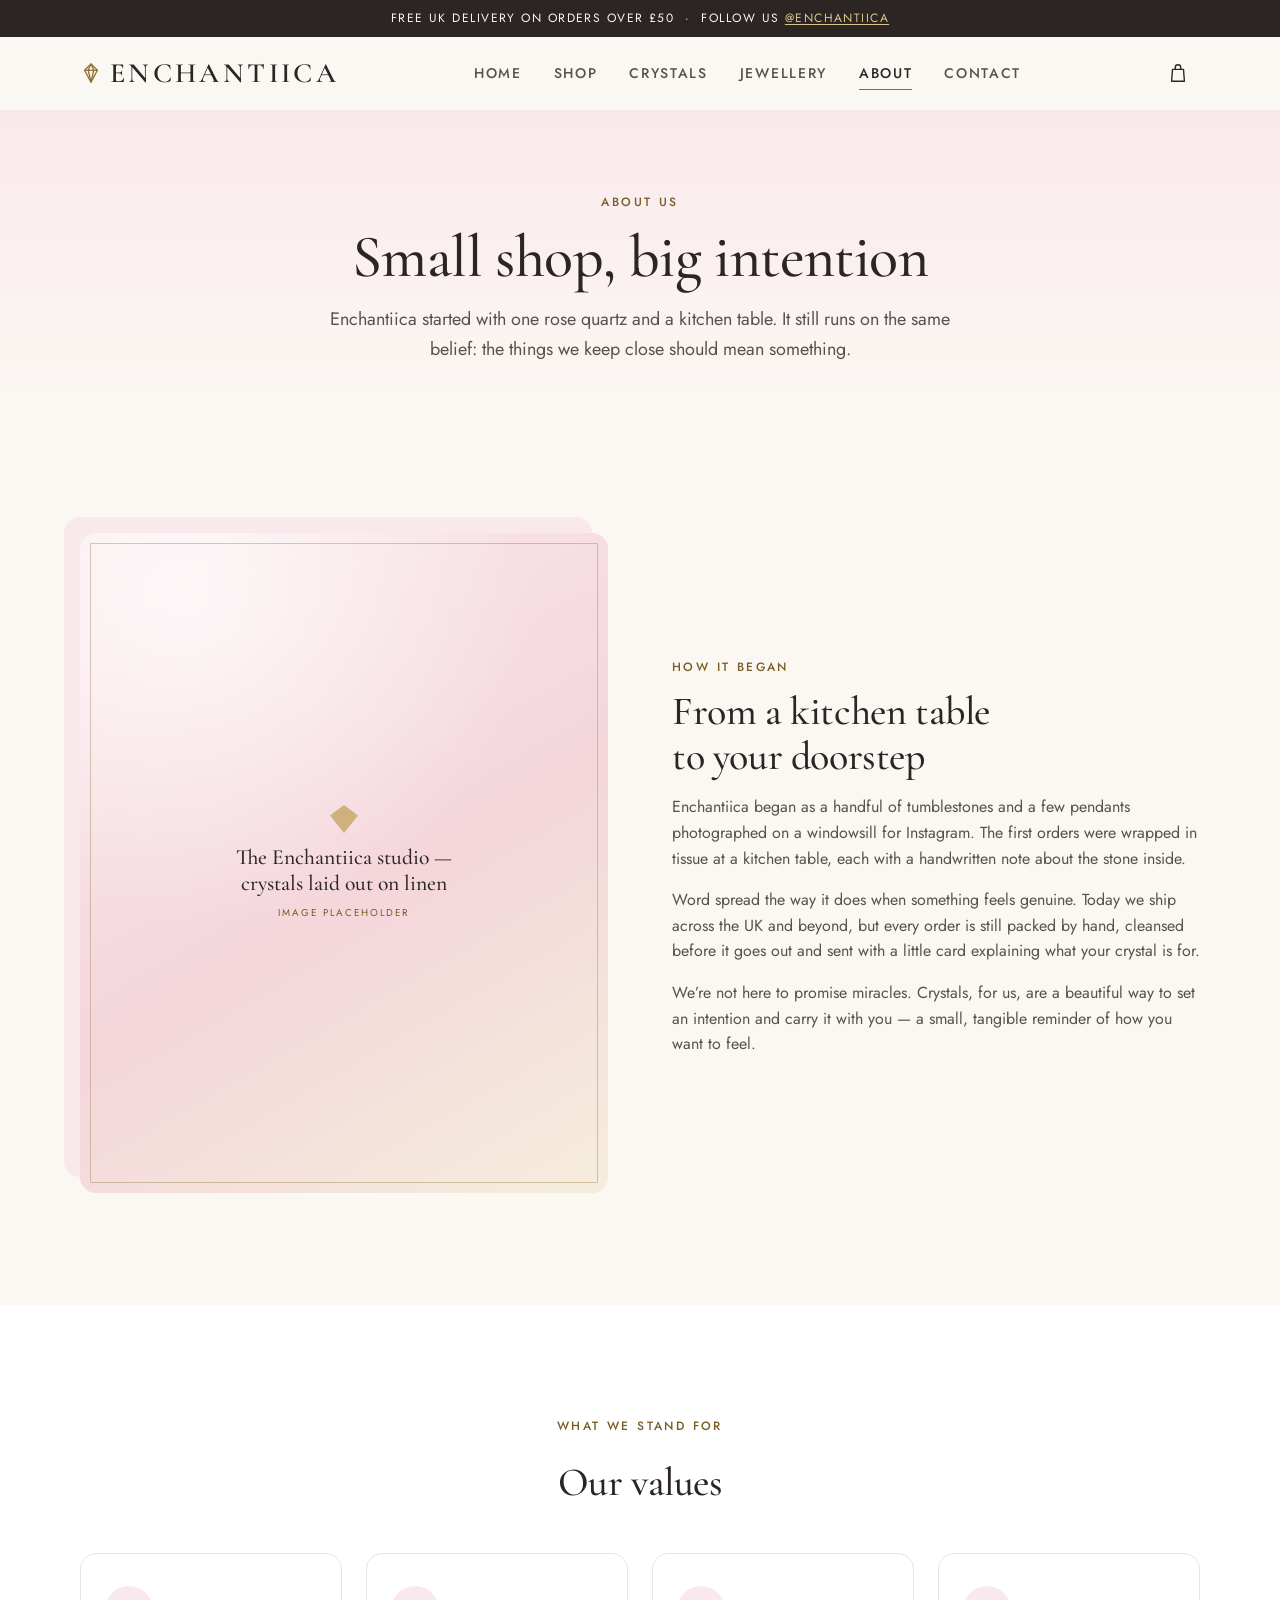
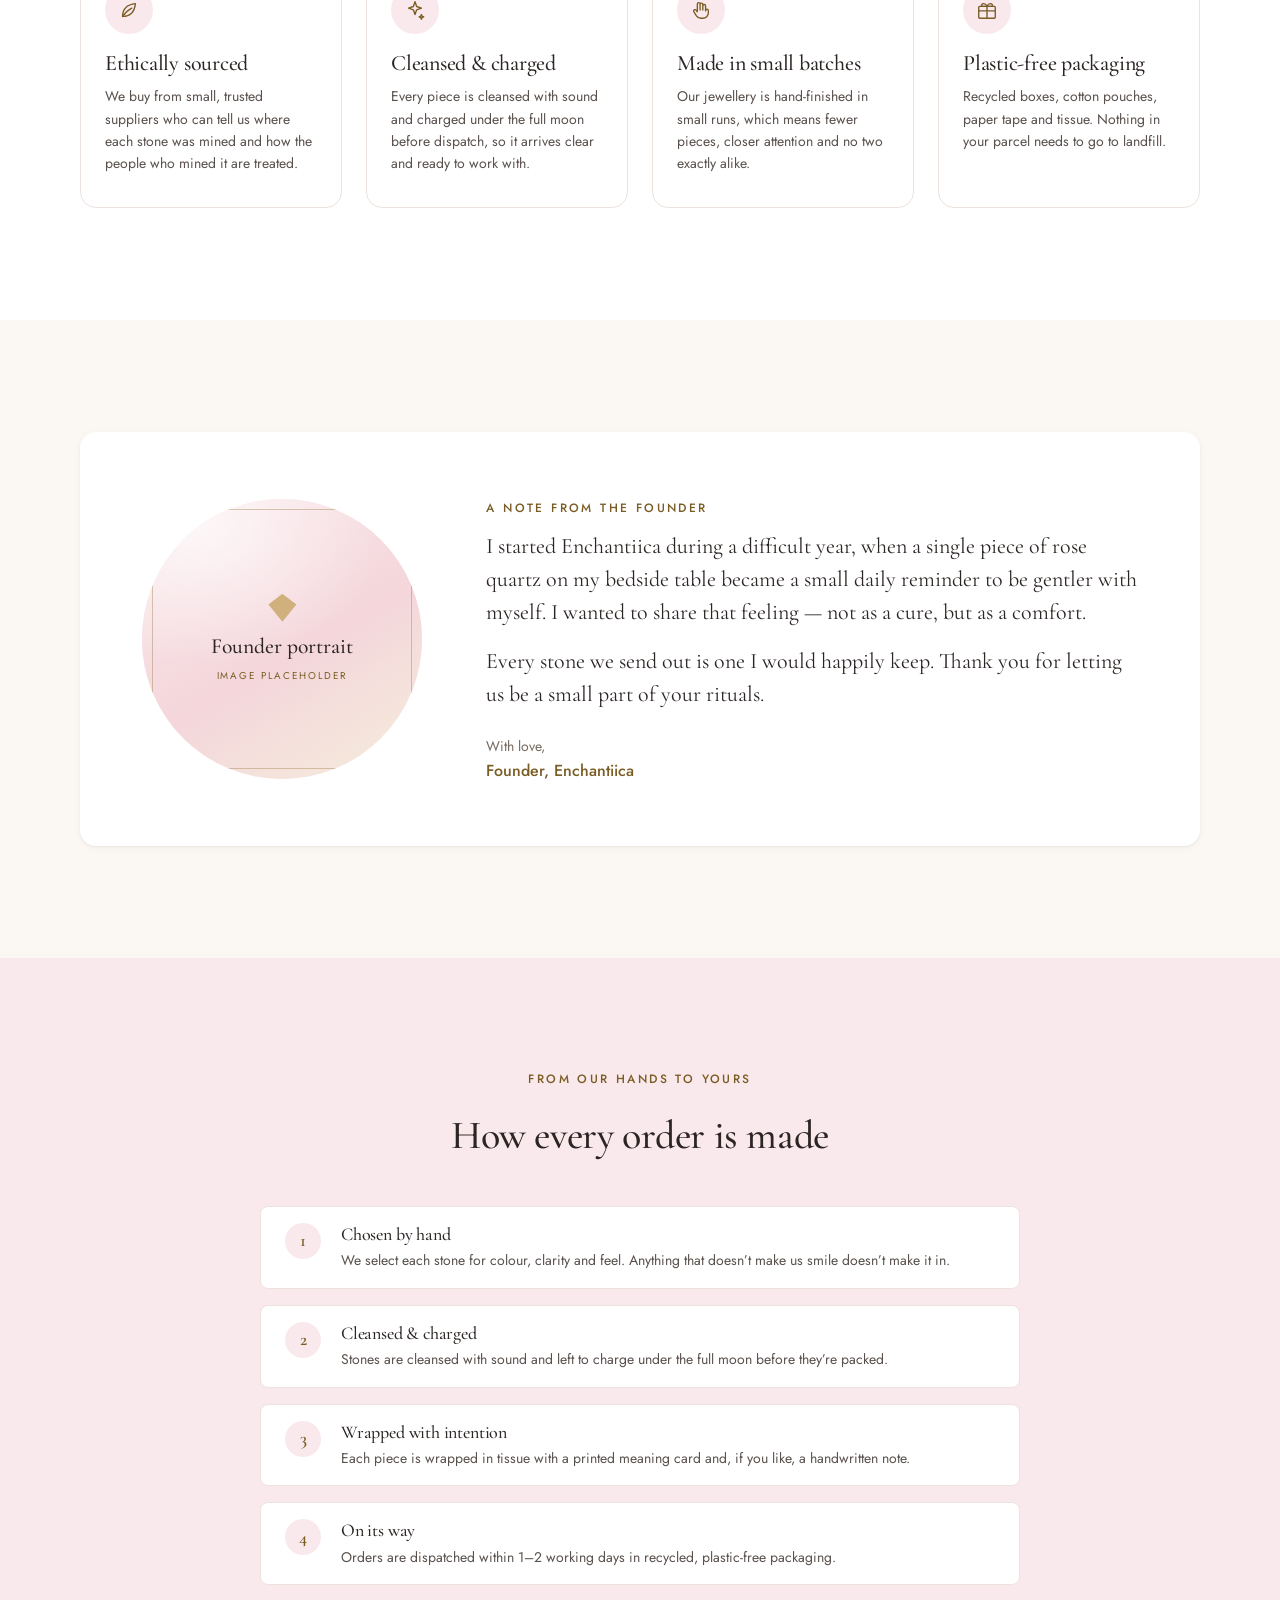
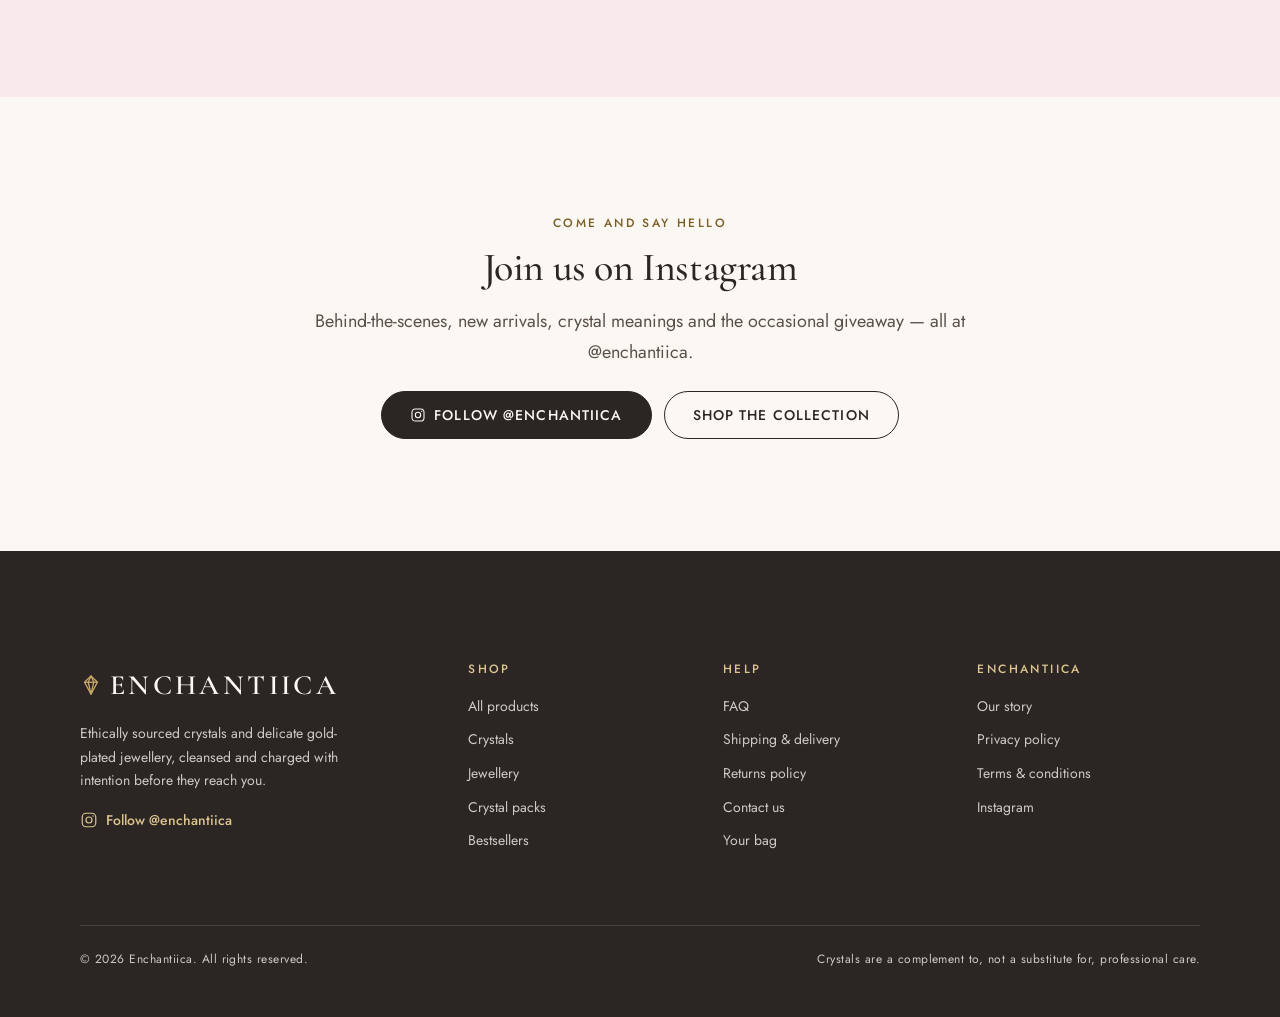
==== about.html @ 03bf5203 "Build Enchantiica crystal jewellery storefront (all pages, cart, filters, review pass 1) Plain HTML/" ====
<!DOCTYPE html>
<html lang="en-GB">
<head>
  <meta charset="utf-8">
  <meta name="viewport" content="width=device-width, initial-scale=1">
  <title>About Us — Our Story & Values — Enchantiica</title>
  <meta name="description" content="The story behind Enchantiica: a small UK crystal and jewellery shop built on ethical sourcing, intention and care. Meet the founder and read our values.">
  <meta name="theme-color" content="#FBF8F3">
  <meta property="og:site_name" content="Enchantiica">
  <meta property="og:title" content="About Us — Our Story & Values — Enchantiica">
  <meta property="og:description" content="The story behind Enchantiica: a small UK crystal and jewellery shop built on ethical sourcing, intention and care. Meet the founder and read our values.">
  <meta property="og:type" content="website">
  <link rel="icon" href="favicon.svg" type="image/svg+xml">
  <link rel="preconnect" href="https://fonts.googleapis.com">
  <link rel="preconnect" href="https://fonts.gstatic.com" crossorigin>
  <link rel="stylesheet" href="https://fonts.googleapis.com/css2?family=Cormorant+Garamond:ital,wght@0,400;0,500;0,600;1,400&family=Jost:wght@400;500&display=swap">
  <link rel="stylesheet" href="css/styles.css">
  <script>document.documentElement.classList.add('js');</script>
</head>
<body data-page="about">
  <a class="skip-link" href="#main">Skip to content</a>
  <div class="announcement" role="region" aria-label="Announcement">Free UK delivery on orders over £50<span class="announcement__extra"> &nbsp;·&nbsp; Follow us <a href="https://www.instagram.com/enchantiica" target="_blank" rel="noopener">@enchantiica<span class="visually-hidden"> (opens in a new tab)</span></a></span></div>

  <header class="header">
    <div class="container header__inner">
      <a class="logo" href="index.html" aria-label="Enchantiica — home"><svg viewBox="0 0 24 24" fill="none" stroke="currentColor" stroke-width="1.4" stroke-linejoin="round" aria-hidden="true"><path d="M12 2l7 7-7 13L5 9l7-7z"/><path d="M5 9h14"/><path d="M12 2L9 9l3 13 3-13-3-7"/></svg><span>Enchantiica</span></a>

      <nav class="nav" id="site-nav" aria-label="Main navigation">
        <ul class="nav__list">
          <li><a class="nav__link" href="index.html">Home</a></li>
          <li><a class="nav__link" href="shop.html">Shop</a></li>
          <li><a class="nav__link" href="crystals.html">Crystals</a></li>
          <li><a class="nav__link" href="jewellery.html">Jewellery</a></li>
          <li><a class="nav__link" href="about.html">About</a></li>
          <li><a class="nav__link" href="contact.html">Contact</a></li>
        </ul>
        <div class="nav__secondary">
          <a href="faq.html">FAQ</a>
          <a href="shipping.html">Delivery</a>
          <a href="returns.html">Returns</a>
          <a href="cart.html">Your bag</a>
        </div>
        <a class="nav__ig" href="https://www.instagram.com/enchantiica" target="_blank" rel="noopener"><svg viewBox="0 0 24 24" fill="none" stroke="currentColor" stroke-width="1.6" stroke-linecap="round" stroke-linejoin="round" aria-hidden="true"><rect x="3" y="3" width="18" height="18" rx="5"/><circle cx="12" cy="12" r="4"/><circle cx="17.5" cy="6.5" r="1" fill="currentColor" stroke="none"/></svg><span>@enchantiica<span class="visually-hidden"> (opens in a new tab)</span></span></a>
      </nav>

      <div class="header__actions">
        <a class="icon-btn" href="cart.html" aria-label="Bag, 0 items"><svg viewBox="0 0 24 24" fill="none" stroke="currentColor" stroke-width="1.5" stroke-linecap="round" stroke-linejoin="round" aria-hidden="true"><path d="M6 8h12l1 13H5L6 8z"/><path d="M9 8V6a3 3 0 0 1 6 0v2"/></svg><span class="cart-count" aria-hidden="true">0</span></a>
        <button class="icon-btn burger" type="button" aria-expanded="false" aria-controls="site-nav" aria-label="Open menu">
          <span class="burger__lines" aria-hidden="true"><span></span><span></span><span></span></span>
        </button>
      </div>
    </div>
  </header>

  <main id="main" tabindex="-1">
    <section class="page-head" aria-labelledby="page-title">
      <div class="container">
        <span class="eyebrow">About us</span>
        <h1 id="page-title">Small shop, big intention</h1>
        <p class="lead">Enchantiica started with one rose quartz and a kitchen table. It still runs on the same belief: the things we keep close should mean something.</p>
      </div>
    </section>

    <section class="section">
      <div class="container">
        <div class="story">
          <div class="story__media" data-reveal>
            <div class="media media--portrait media--lg"><div class="ph" role="img" aria-label="Image placeholder: The Enchantiica studio — crystals laid out on linen"><span class="ph__icon" aria-hidden="true"></span><span class="ph__name">The Enchantiica studio — crystals laid out on linen</span><span class="ph__tag">Image placeholder</span></div></div>
          </div>
          <div class="story__body prose" data-reveal data-reveal-delay="1">
            <span class="eyebrow">How it began</span>
            <h2>From a kitchen table to your doorstep</h2>
            <p>Enchantiica began as a handful of tumblestones and a few pendants photographed on a windowsill for Instagram. The first orders were wrapped in tissue at a kitchen table, each with a handwritten note about the stone inside.</p>
            <p>Word spread the way it does when something feels genuine. Today we ship across the UK and beyond, but every order is still packed by hand, cleansed before it goes out and sent with a little card explaining what your crystal is for.</p>
            <p>We’re not here to promise miracles. Crystals, for us, are a beautiful way to set an intention and carry it with you — a small, tangible reminder of how you want to feel.</p>
          </div>
        </div>
      </div>
    </section>

    <section class="section section--surface" aria-labelledby="values-title">
      <div class="container">
        <div class="section__head section__head--center" data-reveal>
          <span class="eyebrow">What we stand for</span>
          <h2 id="values-title">Our values</h2>
        </div>
        <div class="values">
          <div class="value" data-reveal>
            <span class="value__icon"><svg viewBox="0 0 24 24" fill="none" stroke="currentColor" stroke-width="1.5" stroke-linecap="round" stroke-linejoin="round" aria-hidden="true"><path d="M5 19c0-8 5-13 14-14-1 9-6 14-14 14z"/><path d="M5 19c3-4 6-7 10-9"/></svg></span>
            <h3>Ethically sourced</h3>
            <p>We buy from small, trusted suppliers who can tell us where each stone was mined and how the people who mined it are treated.</p>
          </div>
          <div class="value" data-reveal data-reveal-delay="1">
            <span class="value__icon"><svg viewBox="0 0 24 24" fill="none" stroke="currentColor" stroke-width="1.5" stroke-linecap="round" stroke-linejoin="round" aria-hidden="true"><path d="M12 3l1.8 5.2L19 10l-5.2 1.8L12 17l-1.8-5.2L5 10l5.2-1.8z"/><path d="M19 17l.7 1.8 1.8.7-1.8.7L19 22l-.7-1.8-1.8-.7 1.8-.7z"/></svg></span>
            <h3>Cleansed &amp; charged</h3>
            <p>Every piece is cleansed with sound and charged under the full moon before dispatch, so it arrives clear and ready to work with.</p>
          </div>
          <div class="value" data-reveal data-reveal-delay="2">
            <span class="value__icon"><svg viewBox="0 0 24 24" fill="none" stroke="currentColor" stroke-width="1.5" stroke-linecap="round" stroke-linejoin="round" aria-hidden="true"><path d="M8 13V5.5a1.5 1.5 0 0 1 3 0V12M11 6a1.5 1.5 0 0 1 3 0v6M14 7.5a1.5 1.5 0 0 1 3 0V13"/><path d="M17 12.5a1.5 1.5 0 0 1 3 0V15a6 6 0 0 1-6 6h-2a6 6 0 0 1-5-2.7L4.3 14a1.5 1.5 0 0 1 2.4-1.8L8 14"/></svg></span>
            <h3>Made in small batches</h3>
            <p>Our jewellery is hand-finished in small runs, which means fewer pieces, closer attention and no two exactly alike.</p>
          </div>
          <div class="value" data-reveal data-reveal-delay="3">
            <span class="value__icon"><svg viewBox="0 0 24 24" fill="none" stroke="currentColor" stroke-width="1.5" stroke-linecap="round" stroke-linejoin="round" aria-hidden="true"><rect x="3" y="8" width="18" height="13" rx="1"/><path d="M12 8v13M3 13h18"/><path d="M12 8c-2-4.5-6.5-3.5-6 0h6zm0 0c2-4.5 6.5-3.5 6 0h-6z"/></svg></span>
            <h3>Plastic-free packaging</h3>
            <p>Recycled boxes, cotton pouches, paper tape and tissue. Nothing in your parcel needs to go to landfill.</p>
          </div>
        </div>
      </div>
    </section>

    <section class="section" aria-labelledby="founder-title">
      <div class="container">
        <div class="founder" data-reveal>
          <div class="founder__media">
            <div class="media media--round"><div class="ph" role="img" aria-label="Image placeholder: Founder portrait"><span class="ph__icon" aria-hidden="true"></span><span class="ph__name">Founder portrait</span><span class="ph__tag">Image placeholder</span></div></div>
          </div>
          <div>
            <span class="eyebrow">A note from the founder</span>
            <h2 id="founder-title" class="visually-hidden">A note from the founder</h2>
            <div class="founder__note">
              <p>I started Enchantiica during a difficult year, when a single piece of rose quartz on my bedside table became a small daily reminder to be gentler with myself. I wanted to share that feeling — not as a cure, but as a comfort.</p>
              <p>Every stone we send out is one I would happily keep. Thank you for letting us be a small part of your rituals.</p>
            </div>
            <p class="founder__sign">With love,<strong>Founder, Enchantiica</strong></p>
          </div>
        </div>
      </div>
    </section>

    <section class="section section--blush" aria-labelledby="process-title">
      <div class="container">
        <div class="section__head section__head--center" data-reveal>
          <span class="eyebrow">From our hands to yours</span>
          <h2 id="process-title">How every order is made</h2>
        </div>
        <ol class="steps container--narrow" style="margin-inline:auto" data-reveal>
          <li><div><h3>Chosen by hand</h3><p>We select each stone for colour, clarity and feel. Anything that doesn’t make us smile doesn’t make it in.</p></div></li>
          <li><div><h3>Cleansed &amp; charged</h3><p>Stones are cleansed with sound and left to charge under the full moon before they’re packed.</p></div></li>
          <li><div><h3>Wrapped with intention</h3><p>Each piece is wrapped in tissue with a printed meaning card and, if you like, a handwritten note.</p></div></li>
          <li><div><h3>On its way</h3><p>Orders are dispatched within 1–2 working days in recycled, plastic-free packaging.</p></div></li>
        </ol>
      </div>
    </section>

    <section class="section text-center" aria-labelledby="about-cta-title">
      <div class="container container--narrow" data-reveal>
        <span class="eyebrow">Come and say hello</span>
        <h2 id="about-cta-title">Join us on Instagram</h2>
        <p class="lead">Behind-the-scenes, new arrivals, crystal meanings and the occasional giveaway — all at @enchantiica.</p>
        <div class="btn-row" style="justify-content:center; margin-top: var(--space-5)">
          <a class="btn" href="https://www.instagram.com/enchantiica" target="_blank" rel="noopener"><svg viewBox="0 0 24 24" fill="none" stroke="currentColor" stroke-width="1.6" stroke-linecap="round" stroke-linejoin="round" aria-hidden="true"><rect x="3" y="3" width="18" height="18" rx="5"/><circle cx="12" cy="12" r="4"/><circle cx="17.5" cy="6.5" r="1" fill="currentColor" stroke="none"/></svg> Follow @enchantiica<span class="visually-hidden"> (opens in a new tab)</span></a>
          <a class="btn btn--outline" href="shop.html">Shop the collection</a>
        </div>
      </div>
    </section>
  </main>

  <footer class="footer">
    <div class="container">
      <div class="footer__grid">
        <div>
          <a class="logo" href="index.html" aria-label="Enchantiica — home"><svg viewBox="0 0 24 24" fill="none" stroke="currentColor" stroke-width="1.4" stroke-linejoin="round" aria-hidden="true"><path d="M12 2l7 7-7 13L5 9l7-7z"/><path d="M5 9h14"/><path d="M12 2L9 9l3 13 3-13-3-7"/></svg><span>Enchantiica</span></a>
          <p class="footer__blurb">Ethically sourced crystals and delicate gold-plated jewellery, cleansed and charged with intention before they reach you.</p>
          <a class="footer__ig" href="https://www.instagram.com/enchantiica" target="_blank" rel="noopener"><svg viewBox="0 0 24 24" fill="none" stroke="currentColor" stroke-width="1.6" stroke-linecap="round" stroke-linejoin="round" aria-hidden="true"><rect x="3" y="3" width="18" height="18" rx="5"/><circle cx="12" cy="12" r="4"/><circle cx="17.5" cy="6.5" r="1" fill="currentColor" stroke="none"/></svg><span>Follow @enchantiica<span class="visually-hidden"> (opens in a new tab)</span></span></a>
        </div>
        <div>
          <h2 class="footer__title">Shop</h2>
          <ul class="footer__links">
            <li><a href="shop.html">All products</a></li>
            <li><a href="crystals.html">Crystals</a></li>
            <li><a href="jewellery.html">Jewellery</a></li>
            <li><a href="crystals.html?sub=packs">Crystal packs</a></li>
            <li><a href="shop.html?sort=rating">Bestsellers</a></li>
          </ul>
        </div>
        <div>
          <h2 class="footer__title">Help</h2>
          <ul class="footer__links">
            <li><a href="faq.html">FAQ</a></li>
            <li><a href="shipping.html">Shipping &amp; delivery</a></li>
            <li><a href="returns.html">Returns policy</a></li>
            <li><a href="contact.html">Contact us</a></li>
            <li><a href="cart.html">Your bag</a></li>
          </ul>
        </div>
        <div>
          <h2 class="footer__title">Enchantiica</h2>
          <ul class="footer__links">
            <li><a href="about.html">Our story</a></li>
            <li><a href="privacy.html">Privacy policy</a></li>
            <li><a href="privacy.html#terms">Terms &amp; conditions</a></li>
            <li><a href="https://www.instagram.com/enchantiica" target="_blank" rel="noopener">Instagram<span class="visually-hidden"> (opens in a new tab)</span></a></li>
          </ul>
        </div>
      </div>
      <div class="footer__bottom">
        <p>&copy; <span data-year>2026</span> Enchantiica. All rights reserved.</p>
        <p>Crystals are a complement to, not a substitute for, professional care.</p>
      </div>
    </div>
  </footer>
  <div class="nav-overlay" aria-hidden="true"></div>

  <script src="js/products.js" defer></script>
  <script src="js/cart.js" defer></script>
  <script src="js/main.js" defer></script>
</body>
</html>
---- css/styles.css ----
/* ==========================================================================
   Enchantiica — global stylesheet
   --------------------------------------------------------------------------
   1. Design tokens
   2. Reset & base
   3. Typography
   4. Layout helpers
   5. Buttons, forms, tags
   6. Header, navigation, announcement bar
   7. Footer
   8. Media & image placeholders
   9. Product cards
   10. Home page sections
   11. Shop / category pages
   12. Product page
   13. Cart page
   14. Content pages (about, contact, FAQ, policies)
   15. Toast, motion, reveal, transitions
   16. Print
   ========================================================================== */

/* 1. DESIGN TOKENS ------------------------------------------------------- */
:root {
  /* Palette */
  --blush-50:  #FDF6F7;
  --blush-100: #FAE9EC;
  --blush-200: #F4D6DB;
  --blush-300: #EBBAC3;
  --blush-400: #DE9AA8;
  --blush-600: #B0596E;
  --blush-700: #9A4A5E;

  --cream:     #FBF8F3;
  --white:     #FFFFFF;

  --gold-100:  #F5EDDC;
  --gold-200:  #EBDDB9;
  --gold-300:  #DCC48F;
  --gold-400:  #C9A96A;   /* decorative only (low contrast on light) */
  --gold-600:  #8F6E2E;   /* large text / borders */
  --gold-700:  #7A5D25;   /* body-size gold text: 6.1:1 on white */

  --ink:       #2B2523;
  --ink-2:     #5A514D;
  --ink-3:     #75695F;   /* muted text: 5.0:1 on cream */
  --line:      #ECE3DE;
  --line-strong: #D9CCC5;
  --control:   #96877D;   /* form-control borders: 3.4:1 on white (WCAG 1.4.11) */

  --success:   #3E7A54;
  --error:     #B23A48;

  /* Semantic */
  --bg:        var(--cream);
  --surface:   var(--white);
  --text:      var(--ink);
  --text-2:    var(--ink-2);
  --text-3:    var(--ink-3);
  --accent:    var(--gold-700);
  --focus:     #7A5D25;

  /* Type */
  --font-heading: 'Cormorant Garamond', 'Times New Roman', Georgia, serif;
  --font-body: 'Jost', 'Helvetica Neue', Helvetica, Arial, system-ui, sans-serif;

  --fs-xs: 0.75rem;
  --fs-sm: 0.875rem;
  --fs-base: 1rem;
  --fs-md: 1.125rem;
  --fs-lg: 1.375rem;
  --fs-xl: clamp(1.75rem, 1.4rem + 1.5vw, 2.5rem);
  --fs-2xl: clamp(2.25rem, 1.6rem + 2.8vw, 3.75rem);
  --fs-hero: clamp(2.6rem, 1.8rem + 4vw, 5rem);

  /* Spacing */
  --space-1: 0.25rem;
  --space-2: 0.5rem;
  --space-3: 0.75rem;
  --space-4: 1rem;
  --space-5: 1.5rem;
  --space-6: 2rem;
  --space-7: 3rem;
  --space-8: 4rem;
  --section: clamp(4rem, 3rem + 5vw, 7rem);
  --gutter: clamp(1rem, 4vw, 2.5rem);

  /* Shape & shadow */
  --radius-sm: 4px;
  --radius: 8px;
  --radius-lg: 16px;
  --shadow-sm: 0 1px 2px rgba(43, 37, 35, 0.06), 0 2px 8px rgba(43, 37, 35, 0.04);
  --shadow: 0 6px 24px rgba(43, 37, 35, 0.08);
  --shadow-lg: 0 18px 48px rgba(43, 37, 35, 0.12);

  /* Motion */
  --ease: cubic-bezier(0.22, 1, 0.36, 1);
  --dur: 0.35s;
  --dur-fast: 0.2s;

  --header-h: 72px;
  --container: 1200px;
  --container-narrow: 760px;
}

/* 2. RESET & BASE -------------------------------------------------------- */
*, *::before, *::after { box-sizing: border-box; }

html {
  -webkit-text-size-adjust: 100%;
  scroll-behavior: smooth;
  scroll-padding-top: calc(var(--header-h) + 1rem);
}

body {
  margin: 0;
  background: var(--bg);
  color: var(--text);
  font-family: var(--font-body);
  font-size: var(--fs-base);
  font-weight: 400;
  line-height: 1.6;
  -webkit-font-smoothing: antialiased;
  -moz-osx-font-smoothing: grayscale;
  min-height: 100vh;
  display: flex;
  flex-direction: column;
}

main { flex: 1 0 auto; }

img, svg, video { display: block; max-width: 100%; height: auto; }

button, input, select, textarea {
  font: inherit;
  color: inherit;
}

button { cursor: pointer; background: none; border: 0; padding: 0; }

a { color: inherit; text-decoration: none; }

ul, ol { margin: 0; padding: 0; }
li { list-style: none; }

p { margin: 0 0 var(--space-4); }
p:last-child { margin-bottom: 0; }

address { font-style: normal; }

fieldset { border: 0; padding: 0; margin: 0; min-width: 0; }
legend { padding: 0; }

hr { border: 0; border-top: 1px solid var(--line); margin: var(--space-6) 0; }

:focus-visible {
  outline: 2px solid var(--focus);
  outline-offset: 3px;
  border-radius: var(--radius-sm);
}

.visually-hidden {
  position: absolute !important;
  width: 1px; height: 1px;
  padding: 0; margin: -1px;
  overflow: hidden;
  clip: rect(0 0 0 0);
  white-space: nowrap;
  border: 0;
}

.skip-link {
  position: absolute;
  top: -100px;
  left: var(--space-4);
  z-index: 1000;
  background: var(--ink);
  color: var(--cream);
  padding: var(--space-3) var(--space-4);
  border-radius: var(--radius);
  font-weight: 500;
}
.skip-link:focus { top: var(--space-4); }

/* 3. TYPOGRAPHY ---------------------------------------------------------- */
h1, h2, h3, h4, .h1, .h2, .h3, .h4 {
  font-family: var(--font-heading);
  font-weight: 500;
  line-height: 1.12;
  letter-spacing: -0.01em;
  margin: 0 0 var(--space-4);
  color: var(--text);
  text-wrap: balance;
}

h1, .h1 { font-size: var(--fs-2xl); }
h2, .h2 { font-size: var(--fs-xl); }
h3, .h3 { font-size: var(--fs-lg); line-height: 1.25; }
h4, .h4 { font-size: var(--fs-md); line-height: 1.3; }

.eyebrow {
  display: inline-block;
  font-family: var(--font-body);
  font-size: var(--fs-xs);
  font-weight: 500;
  letter-spacing: 0.2em;
  text-transform: uppercase;
  color: var(--accent);
  margin-bottom: var(--space-3);
}

.lead {
  font-size: var(--fs-md);
  color: var(--text-2);
  line-height: 1.7;
  max-width: 60ch;
}

.text-muted { color: var(--text-3); }
.text-center { text-align: center; }
.text-center .lead { margin-inline: auto; }

.prose { max-width: 68ch; }
.prose h2 { margin-top: var(--space-7); }
.prose h2:first-child, .prose .eyebrow + h2 { margin-top: 0; }
.prose h3 { margin-top: var(--space-6); }
.prose p, .prose ul, .prose ol { margin-bottom: var(--space-4); color: var(--text-2); }
.prose ul, .prose ol { padding-left: 1.25rem; }
.prose ul li { list-style: disc; margin-bottom: var(--space-2); }
.prose ol li { list-style: decimal; margin-bottom: var(--space-2); }
.prose a, .link {
  color: var(--accent);
  text-decoration: underline;
  text-decoration-thickness: 1px;
  text-underline-offset: 0.2em;
  transition: color var(--dur-fast) ease;
}
.prose a:hover, .link:hover { color: var(--ink); }
.prose strong { font-weight: 500; color: var(--text); }
.prose table { width: 100%; border-collapse: collapse; margin-bottom: var(--space-5); font-size: var(--fs-sm); }
.prose th, .prose td { text-align: left; padding: var(--space-3) var(--space-3); border-bottom: 1px solid var(--line); vertical-align: top; }
.prose th { font-weight: 500; color: var(--text); background: var(--blush-50); }
.prose blockquote {
  margin: var(--space-6) 0;
  padding: var(--space-4) var(--space-5);
  border-left: 2px solid var(--gold-400);
  background: var(--white);
  font-family: var(--font-heading);
  font-size: var(--fs-lg);
  line-height: 1.4;
  color: var(--text);
}

/* Decorative gold rule under section headings */
.rule {
  width: 48px; height: 1px;
  background: var(--gold-400);
  margin: var(--space-4) 0 var(--space-5);
}
.text-center .rule { margin-inline: auto; }

/* 4. LAYOUT HELPERS ------------------------------------------------------ */
.container {
  width: 100%;
  max-width: var(--container);
  margin-inline: auto;
  padding-inline: var(--gutter);
}
.container--narrow { max-width: var(--container-narrow); }

.section { padding-block: var(--section); }
.section--tight { padding-block: calc(var(--section) * 0.6); }
.section--surface { background: var(--surface); }
.section--blush { background: var(--blush-100); }

.section__head {
  margin-bottom: var(--space-7);
  display: flex;
  flex-wrap: wrap;
  align-items: flex-end;
  justify-content: space-between;
  gap: var(--space-4) var(--space-6);
}
.section__head h2 { margin-bottom: 0; }
.section__head .eyebrow { margin-bottom: var(--space-2); }
.section__head--center { justify-content: center; text-align: center; flex-direction: column; align-items: center; }
.section__head--center .lead { margin-top: var(--space-4); }

.grid {
  display: grid;
  gap: var(--space-5);
  grid-template-columns: repeat(2, minmax(0, 1fr));
}
.grid--3 { grid-template-columns: repeat(2, minmax(0, 1fr)); }
.grid--4 { grid-template-columns: repeat(2, minmax(0, 1fr)); }

@media (min-width: 720px) {
  .grid--3 { grid-template-columns: repeat(3, minmax(0, 1fr)); }
  .grid--4 { grid-template-columns: repeat(3, minmax(0, 1fr)); }
  .grid { gap: var(--space-6); }
}
@media (min-width: 1024px) {
  .grid--4 { grid-template-columns: repeat(4, minmax(0, 1fr)); }
}
.grid--collections { grid-template-columns: repeat(2, minmax(0, 1fr)); gap: var(--space-4); }
@media (min-width: 900px) { .grid--collections { grid-template-columns: repeat(4, minmax(0, 1fr)); gap: var(--space-5); } }

.page-head {
  padding: calc(var(--section) * 0.7) 0 calc(var(--section) * 0.5);
  text-align: center;
  background: linear-gradient(180deg, var(--blush-100) 0%, var(--cream) 100%);
}
.page-head h1 { margin-bottom: var(--space-3); }
.page-head .lead { margin-inline: auto; }
.page-head .eyebrow { margin-bottom: var(--space-3); }

.breadcrumb {
  display: flex;
  flex-wrap: wrap;
  gap: var(--space-2);
  font-size: var(--fs-sm);
  color: var(--text-3);
  margin: 0 0 var(--space-6);
}
.breadcrumb li { display: flex; align-items: center; gap: var(--space-2); }
.breadcrumb li + li::before { content: '/'; color: var(--line-strong); }
.breadcrumb a { color: var(--text-3); transition: color var(--dur-fast) ease; display: inline-block; padding: 0.2rem 0; }
.breadcrumb a:hover { color: var(--accent); }
.breadcrumb [aria-current] { color: var(--text); }
@media (max-width: 599.98px) { .breadcrumb li:last-child { display: none; } }

/* 5. BUTTONS, FORMS, TAGS ------------------------------------------------ */
.btn {
  --btn-bg: var(--ink);
  --btn-fg: var(--cream);
  --btn-border: var(--ink);
  display: inline-flex;
  align-items: center;
  justify-content: center;
  gap: var(--space-2);
  min-height: 48px;
  padding: 0.75rem 1.75rem;
  border: 1px solid var(--btn-border);
  border-radius: 999px;
  background: var(--btn-bg);
  color: var(--btn-fg);
  font-size: var(--fs-sm);
  font-weight: 500;
  letter-spacing: 0.08em;
  text-transform: uppercase;
  line-height: 1;
  white-space: nowrap;
  transition: background-color var(--dur-fast) ease, color var(--dur-fast) ease, border-color var(--dur-fast) ease, transform var(--dur-fast) ease, box-shadow var(--dur-fast) ease;
}
.btn:hover { --btn-bg: var(--gold-700); --btn-border: var(--gold-700); transform: translateY(-1px); box-shadow: var(--shadow-sm); }
.btn:active { transform: translateY(0); }
.btn:disabled, .btn[aria-disabled="true"] { opacity: 0.5; cursor: not-allowed; transform: none; box-shadow: none; }

.btn--outline { --btn-bg: transparent; --btn-fg: var(--ink); --btn-border: var(--ink); }
.btn--outline:hover { --btn-bg: var(--ink); --btn-fg: var(--cream); --btn-border: var(--ink); }

.btn--light { --btn-bg: var(--cream); --btn-fg: var(--ink); --btn-border: var(--cream); }
.btn--light:hover { --btn-bg: var(--gold-300); --btn-border: var(--gold-300); --btn-fg: var(--ink); }

.btn--small { min-height: 40px; padding: 0.5rem 1.15rem; font-size: var(--fs-xs); }
.btn--block { width: 100%; }

.btn svg { width: 16px; height: 16px; flex-shrink: 0; }
.btn-row { display: flex; flex-wrap: wrap; gap: var(--space-3); align-items: center; }

/* Text link with animated underline */
.link-arrow {
  display: inline-flex;
  align-items: center;
  gap: var(--space-2);
  font-size: var(--fs-sm);
  font-weight: 500;
  letter-spacing: 0.1em;
  text-transform: uppercase;
  color: var(--accent);
  position: relative;
  padding-bottom: 2px;
}
.link-arrow::after {
  content: '';
  position: absolute;
  left: 0; right: 0; bottom: 0;
  height: 1px;
  background: currentColor;
  transform: scaleX(0.35);
  transform-origin: left;
  transition: transform var(--dur) var(--ease);
}
.link-arrow:hover::after { transform: scaleX(1); }
.link-arrow svg { width: 16px; height: 16px; transition: transform var(--dur) var(--ease); }
.link-arrow:hover svg { transform: translateX(4px); }

/* Forms */
.form-group { margin-bottom: var(--space-4); }
.form-label {
  display: block;
  font-size: var(--fs-sm);
  font-weight: 500;
  margin-bottom: var(--space-2);
  color: var(--text);
}
.form-hint { font-size: var(--fs-xs); color: var(--text-3); margin-top: var(--space-1); }
.form-input, .form-select, .form-textarea {
  width: 100%;
  min-height: 48px;
  padding: 0.7rem 1rem;
  border: 1px solid var(--control);
  border-radius: var(--radius);
  background: var(--white);
  color: var(--text);
  transition: border-color var(--dur-fast) ease, box-shadow var(--dur-fast) ease;
}
.form-input::placeholder, .form-textarea::placeholder { color: var(--text-3); opacity: 1; }
.form-input:focus, .form-select:focus, .form-textarea:focus {
  outline: none;
  border-color: var(--gold-600);
  box-shadow: 0 0 0 3px rgba(143, 110, 46, 0.18);
}
.form-textarea { min-height: 140px; resize: vertical; }
.form-select {
  appearance: none;
  -webkit-appearance: none;
  padding-right: 2.5rem;
  background-image: url("data:image/svg+xml,%3Csvg xmlns='http://www.w3.org/2000/svg' width='16' height='16' viewBox='0 0 24 24' fill='none' stroke='%235A514D' stroke-width='1.6' stroke-linecap='round' stroke-linejoin='round'%3E%3Cpath d='M6 9l6 6 6-6'/%3E%3C/svg%3E");
  background-repeat: no-repeat;
  background-position: right 0.9rem center;
}
.form-error { color: var(--error); font-size: var(--fs-sm); margin-top: var(--space-1); display: none; }
.is-invalid .form-input, .is-invalid .form-textarea, .is-invalid .form-select { border-color: var(--error); }
.is-invalid .form-error { display: block; }
.form-row { display: grid; gap: var(--space-4); grid-template-columns: 1fr; }
@media (min-width: 640px) { .form-row { grid-template-columns: 1fr 1fr; } }

.form-success {
  display: none;
  padding: var(--space-5);
  border: 1px solid var(--gold-300);
  background: var(--gold-100);
  border-radius: var(--radius);
}
.form-success.is-visible { display: block; }
.form-success h3 { margin-bottom: var(--space-2); }

.checkbox {
  display: flex;
  align-items: center;
  gap: var(--space-3);
  font-size: var(--fs-sm);
  color: var(--text-2);
  cursor: pointer;
  padding: 0.3rem 0;
}
.checkbox input {
  appearance: none;
  -webkit-appearance: none;
  width: 18px; height: 18px;
  border: 1px solid var(--control);
  border-radius: var(--radius-sm);
  background: var(--white);
  display: grid;
  place-content: center;
  flex-shrink: 0;
  transition: border-color var(--dur-fast) ease, background-color var(--dur-fast) ease;
  margin: 0;
}
.checkbox input::before {
  content: '';
  width: 10px; height: 10px;
  transform: scale(0);
  transition: transform var(--dur-fast) ease;
  background: var(--cream);
  clip-path: polygon(14% 44%, 0 65%, 50% 100%, 100% 16%, 80% 0%, 43% 62%);
}
.checkbox input:checked { background: var(--ink); border-color: var(--ink); }
.checkbox input:checked::before { transform: scale(1); }
.checkbox input:focus-visible { outline: 2px solid var(--focus); outline-offset: 2px; }
.checkbox:hover { color: var(--text); }
.checkbox__count { margin-left: auto; color: var(--text-3); font-size: var(--fs-xs); }

/* Tags & badges */
.tag {
  display: inline-block;
  padding: 0.3rem 0.65rem;
  border-radius: 999px;
  background: var(--blush-100);
  color: var(--blush-700);
  font-size: var(--fs-xs);
  font-weight: 500;
  letter-spacing: 0.02em;
  line-height: 1.4;
}

.chip {
  display: inline-flex;
  align-items: center;
  gap: var(--space-2);
  padding: 0.35rem 0.5rem 0.35rem 0.85rem;
  border-radius: 999px;
  background: var(--white);
  border: 1px solid var(--line-strong);
  font-size: var(--fs-sm);
  color: var(--text-2);
}
.chip button {
  width: 22px; height: 22px;
  border-radius: 50%;
  display: grid; place-content: center;
  color: var(--text-3);
  transition: background-color var(--dur-fast) ease, color var(--dur-fast) ease;
}
.chip button:hover { background: var(--blush-100); color: var(--blush-700); }
.chip button svg { width: 12px; height: 12px; }

.pill-nav { display: flex; flex-wrap: wrap; gap: var(--space-2); }
.pill {
  display: inline-flex;
  align-items: center;
  min-height: 40px;
  padding: 0.4rem 1.1rem;
  border-radius: 999px;
  border: 1px solid var(--control);
  background: var(--white);
  color: var(--text-2);
  font-size: var(--fs-sm);
  font-weight: 500;
  transition: background-color var(--dur-fast) ease, color var(--dur-fast) ease, border-color var(--dur-fast) ease;
}
.pill:hover { border-color: var(--gold-600); color: var(--gold-700); }
.pill.is-active, .pill[aria-current="true"] { background: var(--ink); border-color: var(--ink); color: var(--cream); }

.stars { display: inline-flex; gap: 1px; color: var(--line-strong); font-size: 0.95em; line-height: 1; }
.star--on { color: var(--gold-600); }

/* Quantity stepper */
.qty {
  display: inline-flex;
  align-items: center;
  border: 1px solid var(--control);
  border-radius: 999px;
  background: var(--white);
  height: 48px;
}
.qty button {
  width: 44px; height: 100%;
  display: grid; place-content: center;
  color: var(--text-2);
  font-size: 1.2rem;
  transition: color var(--dur-fast) ease;
}
.qty button:hover { color: var(--accent); }
.qty button:disabled { opacity: 0.4; cursor: not-allowed; }
.qty input {
  width: 40px;
  text-align: center;
  border: 0;
  background: transparent;
  font-weight: 500;
  -moz-appearance: textfield;
  appearance: textfield;
}
.qty input::-webkit-outer-spin-button, .qty input::-webkit-inner-spin-button { -webkit-appearance: none; margin: 0; }
.qty--small { height: 40px; }
.qty--small button { width: 36px; font-size: 1rem; }

/* 6. HEADER & NAV -------------------------------------------------------- */
.announcement {
  background: var(--ink);
  color: var(--cream);
  font-size: var(--fs-xs);
  letter-spacing: 0.12em;
  text-transform: uppercase;
  text-align: center;
  padding: 0.55rem var(--gutter);
}
.announcement a { color: var(--gold-300); text-decoration: underline; text-underline-offset: 0.2em; }
.announcement a:hover { color: var(--white); }
@media (max-width: 559.98px) { .announcement__extra { display: none; } }

.header {
  position: sticky;
  top: 0;
  z-index: 100;
  border-bottom: 1px solid transparent;
  transition: border-color var(--dur) ease, box-shadow var(--dur) ease;
}
/* Frosted background lives on a pseudo-element: backdrop-filter on .header
   itself would make it the containing block for the fixed mobile drawer. */
.header::before {
  content: '';
  position: absolute;
  inset: 0;
  z-index: -1;
  background: rgba(251, 248, 243, 0.92);
  -webkit-backdrop-filter: blur(12px);
  backdrop-filter: blur(12px);
  transition: background-color var(--dur) ease;
}
.header.is-scrolled {
  border-bottom-color: var(--line);
  box-shadow: 0 4px 24px rgba(43, 37, 35, 0.06);
}
.header.is-scrolled::before { background: rgba(251, 248, 243, 0.97); }
.header__inner {
  display: flex;
  align-items: center;
  justify-content: space-between;
  gap: var(--space-4);
  height: var(--header-h);
  transition: height var(--dur) var(--ease);
}
.header.is-scrolled .header__inner { height: 64px; }

.logo {
  font-family: var(--font-heading);
  font-size: 1.75rem;
  font-weight: 600;
  letter-spacing: 0.12em;
  text-transform: uppercase;
  color: var(--ink);
  display: inline-flex;
  align-items: center;
  gap: var(--space-2);
  line-height: 1;
  padding: 0.45rem 0;
}
.logo svg { width: 22px; height: 22px; flex-shrink: 0; color: var(--gold-600); }
@media (max-width: 479.98px) { .logo { font-size: 1.35rem; letter-spacing: 0.1em; } .logo svg { width: 18px; height: 18px; } }
.logo:hover { color: var(--gold-700); }

.nav {
  display: none;
}
.nav__list { display: flex; gap: var(--space-6); align-items: center; }
.nav__link {
  position: relative;
  display: inline-block;
  padding: 0.5rem 0;
  font-size: var(--fs-sm);
  font-weight: 500;
  letter-spacing: 0.12em;
  text-transform: uppercase;
  color: var(--text-2);
  transition: color var(--dur-fast) ease;
}
.nav__link::after {
  content: '';
  position: absolute;
  left: 0; right: 0; bottom: 0.15rem;
  height: 1px;
  background: var(--gold-600);
  transform: scaleX(0);
  transform-origin: left;
  transition: transform var(--dur) var(--ease);
}
.nav__link:hover, .nav__link[aria-current="page"] { color: var(--ink); }
.nav__link:hover::after, .nav__link[aria-current="page"]::after { transform: scaleX(1); }

.header__actions { display: flex; align-items: center; gap: var(--space-2); position: relative; z-index: 96; }
.icon-btn {
  position: relative;
  width: 44px; height: 44px;
  display: grid; place-content: center;
  border-radius: 50%;
  color: var(--ink);
  transition: background-color var(--dur-fast) ease, color var(--dur-fast) ease;
}
.icon-btn:hover { background: var(--blush-100); color: var(--gold-700); }
.icon-btn svg { width: 22px; height: 22px; }
.cart-count {
  position: absolute;
  top: 4px; right: 2px;
  min-width: 18px; height: 18px;
  padding: 0 5px;
  border-radius: 999px;
  background: var(--gold-700);
  color: var(--white);
  font-size: 0.68rem;
  font-weight: 500;
  line-height: 18px;
  text-align: center;
  transform: scale(0);
  transition: transform var(--dur-fast) var(--ease);
}
.cart-count.is-visible { transform: scale(1); }
.cart-count.is-bump { animation: bump 0.4s var(--ease); }
@keyframes bump { 0% { transform: scale(1); } 40% { transform: scale(1.35); } 100% { transform: scale(1); } }

.burger { display: grid; }
.burger__lines {
  position: relative;
  width: 22px; height: 14px;
}
.burger__lines span {
  position: absolute;
  left: 0; right: 0;
  height: 1.5px;
  background: currentColor;
  border-radius: 2px;
  transition: transform var(--dur) var(--ease), opacity var(--dur-fast) ease, top var(--dur) var(--ease);
}
.burger__lines span:nth-child(1) { top: 0; }
.burger__lines span:nth-child(2) { top: 6px; }
.burger__lines span:nth-child(3) { top: 12px; }
.nav-open .burger__lines span:nth-child(1) { top: 6px; transform: rotate(45deg); }
.nav-open .burger__lines span:nth-child(2) { opacity: 0; }
.nav-open .burger__lines span:nth-child(3) { top: 6px; transform: rotate(-45deg); }

/* Mobile drawer */
.nav-overlay {
  position: fixed;
  inset: 0;
  background: rgba(43, 37, 35, 0.4);
  z-index: 90;
  opacity: 0;
  pointer-events: none;
  transition: opacity var(--dur) ease;
}
.nav-open .nav-overlay { opacity: 1; pointer-events: auto; }
.nav-open { overflow: hidden; }

@media (max-width: 899.98px) {
  .nav {
    display: block;
    position: fixed;
    top: 0; right: 0; bottom: 0;
    width: min(360px, 88vw);
    background: var(--cream);
    z-index: 95;
    padding: calc(var(--header-h) + var(--space-5)) var(--space-6) var(--space-6);
    transform: translateX(100%);
    transition: transform var(--dur) var(--ease), visibility 0s linear var(--dur);
    visibility: hidden;
    box-shadow: var(--shadow-lg);
    overflow-y: auto;
  }
  .nav-open .nav { transform: translateX(0); visibility: visible; transition: transform var(--dur) var(--ease); }
  .nav__list { flex-direction: column; align-items: flex-start; gap: var(--space-2); }
  .nav__link { font-size: var(--fs-lg); font-family: var(--font-heading); letter-spacing: 0.04em; text-transform: none; font-weight: 500; padding: 0.55rem 0; }
  .nav__link::after { display: none; }
  .nav__secondary {
    margin-top: var(--space-6);
    padding-top: var(--space-5);
    border-top: 1px solid var(--line);
    display: flex; flex-direction: column; gap: var(--space-3);
    font-size: var(--fs-sm); color: var(--text-2);
  }
  .nav__secondary a:hover { color: var(--accent); }
  .nav__ig {
    display: inline-flex; align-items: center; gap: var(--space-2);
    margin-top: var(--space-6);
    color: var(--accent);
    font-weight: 500;
  }
  .nav__ig svg { width: 18px; height: 18px; }
}

@media (min-width: 900px) {
  .nav { display: block; }
  .nav__secondary, .nav__ig { display: none; }
  .burger { display: none; }
  .nav-overlay { display: none; }
}
@media (min-width: 900px) and (max-width: 1099.98px) {
  .nav__list { gap: var(--space-4); }
  .nav__link { letter-spacing: 0.08em; }
  .logo { font-size: 1.5rem; }
}

/* 7. FOOTER -------------------------------------------------------------- */
.footer {
  background: var(--ink);
  color: rgba(251, 248, 243, 0.78);
  padding: var(--section) 0 var(--space-6);
  margin-top: auto;
}
.footer__grid {
  display: grid;
  gap: var(--space-7) var(--space-6);
  grid-template-columns: 1fr;
  margin-bottom: var(--space-8);
}
@media (min-width: 640px) { .footer__grid { grid-template-columns: 1fr 1fr; } }
@media (min-width: 1024px) { .footer__grid { grid-template-columns: 1.6fr 1fr 1fr 1fr; } }

.footer .logo { color: var(--cream); margin-bottom: var(--space-4); }
.footer .logo:hover { color: var(--gold-300); }
.footer .logo svg { color: var(--gold-400); }
.footer__blurb { max-width: 36ch; font-size: var(--fs-sm); line-height: 1.7; margin-bottom: var(--space-4); }
.footer__ig {
  display: inline-flex; align-items: center; gap: var(--space-2);
  color: var(--gold-300); font-weight: 500; font-size: var(--fs-sm);
  transition: color var(--dur-fast) ease;
}
.footer__ig:hover { color: var(--white); }
.footer__ig svg { width: 18px; height: 18px; }

.footer__title {
  font-family: var(--font-body);
  font-size: var(--fs-xs);
  font-weight: 500;
  letter-spacing: 0.2em;
  text-transform: uppercase;
  color: var(--gold-300);
  margin-bottom: var(--space-4);
}
.footer__links li { margin-bottom: var(--space-2); }
.footer__links a { font-size: var(--fs-sm); transition: color var(--dur-fast) ease; }
.footer__links a:hover { color: var(--white); }

.footer__bottom {
  border-top: 1px solid rgba(251, 248, 243, 0.14);
  padding-top: var(--space-5);
  display: flex;
  flex-wrap: wrap;
  justify-content: space-between;
  gap: var(--space-3);
  font-size: var(--fs-xs);
  letter-spacing: 0.04em;
}
.footer__bottom a:hover { color: var(--white); }

/* 8. MEDIA & PLACEHOLDERS ------------------------------------------------ */
.media {
  position: relative;
  overflow: hidden;
  border-radius: var(--radius);
  background: var(--blush-100);
}
.media--portrait { aspect-ratio: 4 / 5; }
.media--square { aspect-ratio: 1 / 1; }
.media--wide { aspect-ratio: 16 / 9; }
.media--tall { aspect-ratio: 3 / 4; }
.media--hero { aspect-ratio: 4 / 5; }
.media--round { border-radius: 50%; aspect-ratio: 1 / 1; }
.media--lg { border-radius: var(--radius-lg); }
.media__img {
  position: absolute; inset: 0;
  width: 100%; height: 100%;
  object-fit: cover;
  transition: transform 0.8s var(--ease);
}

/* Labelled placeholder — swap for a real <img class="media__img"> later */
.ph {
  position: absolute; inset: 0;
  display: flex;
  flex-direction: column;
  align-items: center;
  justify-content: center;
  gap: var(--space-2);
  padding: var(--space-4);
  text-align: center;
  background:
    radial-gradient(120% 90% at 20% 10%, rgba(255, 255, 255, 0.7) 0%, rgba(255, 255, 255, 0) 55%),
    linear-gradient(150deg, var(--blush-100) 0%, var(--blush-200) 55%, var(--gold-100) 100%);
  color: var(--blush-700);
  transition: transform 0.8s var(--ease);
}
.ph::after {
  content: '';
  position: absolute;
  inset: 10px;
  border: 1px solid rgba(143, 110, 46, 0.35);
  border-radius: inherit;
  pointer-events: none;
}
.ph__icon {
  width: 28px; height: 28px;
  background: var(--gold-400);
  clip-path: polygon(50% 0%, 100% 38%, 50% 100%, 0% 38%);
  opacity: 0.85;
  margin-bottom: var(--space-1);
}
.ph__name {
  font-family: var(--font-heading);
  font-size: clamp(1rem, 0.9rem + 0.6vw, 1.35rem);
  font-weight: 500;
  line-height: 1.2;
  color: var(--ink);
  max-width: 22ch;
}
.ph__tag {
  font-size: 0.62rem;
  letter-spacing: 0.2em;
  text-transform: uppercase;
  color: var(--gold-700);
}
.media--square .ph__name { font-size: 0.95rem; }
.media--sm .ph__name { font-size: 0.8rem; line-height: 1.15; }
.media--sm .ph__icon { width: 16px; height: 16px; }
.media--sm .ph__tag { font-size: 0.5rem; letter-spacing: 0.12em; }
.media--sm .ph { gap: var(--space-1); padding: var(--space-2); }
.media--sm .ph::after { inset: 6px; }

/* 9. PRODUCT CARDS ------------------------------------------------------- */
.card {
  display: flex;
  flex-direction: column;
  background: var(--white);
  border-radius: var(--radius-lg);
  overflow: hidden;
  box-shadow: var(--shadow-sm);
  transition: transform var(--dur) var(--ease), box-shadow var(--dur) var(--ease);
  height: 100%;
}
.card:hover { transform: translateY(-4px); box-shadow: var(--shadow); }
.card:hover .ph, .card:hover .media__img { transform: scale(1.04); }
.card__media { display: block; position: relative; }
.card__media .media { border-radius: 0; }
.card__badge {
  position: absolute;
  top: var(--space-3); left: var(--space-3);
  padding: 0.25rem 0.7rem;
  border-radius: 999px;
  background: var(--white);
  color: var(--gold-700);
  font-size: 0.65rem;
  font-weight: 500;
  letter-spacing: 0.14em;
  text-transform: uppercase;
  box-shadow: var(--shadow-sm);
}
.card__body {
  padding: var(--space-4) var(--space-4) var(--space-5);
  display: flex;
  flex-direction: column;
  gap: var(--space-2);
  flex: 1;
}
.card__eyebrow {
  font-size: var(--fs-xs);
  letter-spacing: 0.14em;
  text-transform: uppercase;
  color: var(--text-3);
  margin: 0;
}
.card__title {
  font-size: 1.2rem;
  margin: 0;
  line-height: 1.25;
}
.card__title a { transition: color var(--dur-fast) ease; }
.card__title a:hover { color: var(--gold-700); }
.card__title a::after { content: ''; position: absolute; inset: 0; }
.card { position: relative; }
.card__cta, .card__tags, .card__footer { position: relative; z-index: 1; }
.card__tags { display: flex; flex-wrap: wrap; gap: var(--space-1); }
.card__footer {
  margin-top: auto;
  padding-top: var(--space-3);
  display: flex;
  align-items: center;
  justify-content: space-between;
  gap: var(--space-3);
  flex-wrap: wrap;
}
.card__price { font-weight: 500; font-size: var(--fs-md); }
.card__cta { z-index: 2; }
@media (max-width: 599.98px) {
  .card__body { padding: var(--space-3) var(--space-3) var(--space-4); }
  .card__title { font-size: 1.1rem; }
  .card__footer { flex-direction: column; align-items: stretch; gap: var(--space-2); }
  .card__cta { width: 100%; }
}

/* 10. HOME --------------------------------------------------------------- */
.hero {
  position: relative;
  overflow: hidden;
  background: linear-gradient(135deg, var(--blush-100) 0%, var(--cream) 60%, var(--gold-100) 100%);
}
.hero::before {
  content: '';
  position: absolute;
  width: 60vw; height: 60vw;
  max-width: 720px; max-height: 720px;
  border-radius: 50%;
  background: radial-gradient(circle, rgba(222, 154, 168, 0.28) 0%, rgba(222, 154, 168, 0) 70%);
  top: -20%; right: -10%;
  pointer-events: none;
}
.hero__inner {
  position: relative;
  display: grid;
  gap: var(--space-7);
  align-items: center;
  padding-block: calc(var(--section) * 0.8);
}
@media (min-width: 900px) {
  .hero__inner { grid-template-columns: 1.05fr 0.95fr; gap: var(--space-8); min-height: calc(100vh - var(--header-h) - 40px); max-height: 860px; }
}
.hero__title { font-size: var(--fs-hero); margin-bottom: var(--space-5); font-weight: 400; }
.hero__title em { font-style: italic; color: var(--gold-700); }
.hero__text { max-width: 48ch; }
.hero__actions { margin-top: var(--space-6); }
.hero__media { position: relative; }
.hero__media .media { box-shadow: var(--shadow-lg); }
.hero__media::after {
  content: '';
  position: absolute;
  inset: 14px -14px -14px 14px;
  border: 1px solid var(--gold-300);
  border-radius: var(--radius-lg);
  z-index: -1;
}
@media (max-width: 899.98px) {
  .hero__media { max-width: 480px; margin-inline: auto; width: 100%; }
}

.usp {
  border-block: 1px solid var(--line);
  background: var(--white);
}
.usp__list {
  display: grid;
  grid-template-columns: repeat(2, 1fr);
  gap: var(--space-4);
  padding-block: var(--space-5);
}
@media (min-width: 900px) { .usp__list { grid-template-columns: repeat(4, 1fr); } }
.usp__item {
  display: flex;
  align-items: center;
  gap: var(--space-3);
  font-size: var(--fs-sm);
  color: var(--text-2);
}
.usp__item svg { width: 22px; height: 22px; color: var(--gold-600); flex-shrink: 0; }

/* Collections */
.collection {
  position: relative;
  display: block;
  border-radius: var(--radius-lg);
  overflow: hidden;
  color: var(--cream);
  transition: transform var(--dur) var(--ease), box-shadow var(--dur) var(--ease);
}
.collection:hover { transform: translateY(-4px); box-shadow: var(--shadow); }
.collection:hover .ph, .collection:hover .media__img { transform: scale(1.04); }
.collection .media { border-radius: 0; }
.collection__overlay {
  position: absolute;
  inset: auto 0 0 0;
  padding: var(--space-5);
  background: linear-gradient(180deg, rgba(43, 37, 35, 0) 0%, rgba(43, 37, 35, 0.68) 100%);
  z-index: 1;
}
.collection__title { color: var(--white); font-size: var(--fs-lg); margin-bottom: var(--space-1); }
.collection__sub { font-size: var(--fs-sm); color: rgba(251, 248, 243, 0.85); margin: 0; min-height: 3em; }

/* Story teaser */
.story {
  display: grid;
  gap: var(--space-7);
  align-items: center;
}
@media (min-width: 900px) { .story { grid-template-columns: 1fr 1fr; gap: var(--space-8); } }
.story__media { position: relative; }
.story__media .media { border-radius: var(--radius-lg); }
.story__media::before {
  content: '';
  position: absolute;
  inset: -16px 16px 16px -16px;
  background: var(--blush-100);
  border-radius: var(--radius-lg);
  z-index: -1;
}
.story__body .lead { margin-bottom: var(--space-5); }
.story--reverse .story__media { order: -1; }
@media (min-width: 900px) { .story--reverse .story__media { order: 1; } }

/* Intentions */
.intention {
  display: flex;
  flex-direction: column;
  align-items: center;
  text-align: center;
  padding: var(--space-6) var(--space-4);
  background: var(--white);
  border: 1px solid var(--line);
  border-radius: var(--radius-lg);
  transition: transform var(--dur) var(--ease), box-shadow var(--dur) var(--ease), border-color var(--dur) ease;
}
.intention:hover { transform: translateY(-4px); box-shadow: var(--shadow); border-color: var(--gold-300); }
.intention__icon {
  width: 56px; height: 56px;
  border-radius: 50%;
  display: grid; place-content: center;
  background: var(--blush-100);
  color: var(--gold-700);
  margin-bottom: var(--space-4);
}
.intention__icon svg { width: 26px; height: 26px; }
.intention h3 { margin-bottom: var(--space-2); }
.intention p { font-size: var(--fs-sm); color: var(--text-3); }

/* Testimonials */
.testimonial {
  background: var(--white);
  border-radius: var(--radius-lg);
  padding: var(--space-6);
  box-shadow: var(--shadow-sm);
  display: flex;
  flex-direction: column;
  gap: var(--space-3);
  height: 100%;
}
.testimonial__quote {
  font-family: var(--font-heading);
  font-size: 1.25rem;
  line-height: 1.4;
  color: var(--text);
  flex: 1;
  margin: 0;
}
.testimonial__quote::before { content: '“'; color: var(--gold-400); }
.testimonial__quote::after { content: '”'; color: var(--gold-400); }
.testimonial__meta { font-size: var(--fs-sm); color: var(--text-3); }
.testimonial__meta strong { display: block; color: var(--text); font-weight: 500; }

/* Newsletter */
.newsletter {
  background: var(--ink);
  color: var(--cream);
  border-radius: var(--radius-lg);
  padding: clamp(2.5rem, 2rem + 3vw, 4.5rem);
  text-align: center;
  position: relative;
  overflow: hidden;
}
.newsletter::before {
  content: '';
  position: absolute;
  width: 420px; height: 420px;
  border-radius: 50%;
  background: radial-gradient(circle, rgba(201, 169, 106, 0.22) 0%, rgba(201, 169, 106, 0) 70%);
  top: -160px; right: -120px;
  pointer-events: none;
}
.newsletter h2 { color: var(--cream); }
.newsletter .eyebrow { color: var(--gold-300); }
.newsletter p { color: rgba(251, 248, 243, 0.78); max-width: 46ch; margin-inline: auto; }
.newsletter__form {
  position: relative;
  display: flex;
  flex-direction: column;
  gap: var(--space-3);
  max-width: 520px;
  margin: var(--space-6) auto 0;
}
@media (min-width: 560px) { .newsletter__form { flex-direction: row; } }
.newsletter__form .form-input { border-color: rgba(251, 248, 243, 0.25); background: rgba(255, 255, 255, 0.06); color: var(--cream); flex: 1; }
.newsletter__form .form-input::placeholder { color: rgba(251, 248, 243, 0.55); }
.newsletter__form .form-input:focus { border-color: var(--gold-300); box-shadow: 0 0 0 3px rgba(220, 196, 143, 0.25); }
.newsletter__msg { margin-top: var(--space-3); font-size: var(--fs-sm); min-height: 1.5em; }
.newsletter__msg.is-error { color: #F3B4BE; }
.newsletter__msg.is-success { color: var(--gold-300); }

/* Instagram strip */
.ig-grid {
  display: grid;
  grid-template-columns: repeat(3, 1fr);
  gap: var(--space-2);
}
@media (min-width: 720px) { .ig-grid { grid-template-columns: repeat(6, 1fr); gap: var(--space-3); } }
.ig-tile {
  display: block;
  position: relative;
  border-radius: var(--radius);
  overflow: hidden;
}
.ig-tile .media { border-radius: 0; }
.ig-tile__hover {
  position: absolute;
  inset: 0;
  display: grid;
  place-content: center;
  background: rgba(43, 37, 35, 0.55);
  color: var(--cream);
  opacity: 0;
  transition: opacity var(--dur-fast) ease;
  z-index: 1;
}
.ig-tile:hover .ig-tile__hover, .ig-tile:focus-visible .ig-tile__hover { opacity: 1; }
.ig-tile:hover .ph { transform: scale(1.04); }
.ig-tile__hover svg { width: 26px; height: 26px; }

/* 11. SHOP --------------------------------------------------------------- */
.shop {
  display: grid;
  gap: var(--space-6);
  grid-template-columns: 1fr;
  align-items: start;
}
@media (min-width: 900px) {
  .shop { grid-template-columns: 250px minmax(0, 1fr); gap: var(--space-8); }
}

.filters {
  background: var(--white);
  border: 1px solid var(--line);
  border-radius: var(--radius-lg);
  padding: var(--space-5);
}
@media (min-width: 900px) {
  .filters { position: sticky; top: calc(var(--header-h) + var(--space-4)); max-height: calc(100vh - var(--header-h) - 2rem); overflow-y: auto; }
}
.filters__head {
  display: flex;
  align-items: center;
  justify-content: space-between;
  margin-bottom: var(--space-3);
}
.filters__head h2 { font-size: var(--fs-lg); margin: 0; }
/* box-shadow rather than border-top: a fieldset border is interrupted by its legend */
.filters__group { padding-block: var(--space-4); box-shadow: 0 -1px 0 0 var(--line); }
.filters__group:first-of-type { box-shadow: none; }
.filters__title {
  font-family: var(--font-body);
  font-size: var(--fs-xs);
  font-weight: 500;
  letter-spacing: 0.18em;
  text-transform: uppercase;
  color: var(--text);
  margin: 0 0 var(--space-3);
}
.filters__clear { font-size: var(--fs-sm); color: var(--accent); text-decoration: underline; text-underline-offset: 0.2em; }
.filters__clear:hover { color: var(--ink); }
.filters__close { display: none; }

/* Mobile drawer version of filters */
@media (max-width: 899.98px) {
  .filters {
    position: fixed;
    top: 0; left: 0; bottom: 0;
    width: min(360px, 88vw);
    z-index: 110; /* above the sticky header so the close button is reachable */
    border-radius: 0;
    transform: translateX(-100%);
    visibility: hidden;
    transition: transform var(--dur) var(--ease), visibility 0s linear var(--dur);
    overflow-y: auto;
    box-shadow: var(--shadow-lg);
  }
  .filters-open .filters { transform: translateX(0); visibility: visible; transition: transform var(--dur) var(--ease); }
  .filters-open { overflow: hidden; }
  .filters__close { display: grid; }
  .filters-overlay {
    position: fixed; inset: 0;
    background: rgba(43, 37, 35, 0.4);
    z-index: 105;
    opacity: 0; pointer-events: none;
    transition: opacity var(--dur) ease;
  }
  .filters-open .filters-overlay { opacity: 1; pointer-events: auto; }
}
@media (min-width: 900px) { .filters-overlay { display: none; } .filters-toggle { display: none; } }

.shop__toolbar {
  display: flex;
  flex-wrap: wrap;
  align-items: center;
  justify-content: space-between;
  gap: var(--space-3);
  margin-bottom: var(--space-5);
}
.shop__count { font-size: var(--fs-sm); color: var(--text-3); margin: 0; }
.shop__sort { display: flex; align-items: center; gap: var(--space-2); }
.shop__sort label { font-size: var(--fs-sm); color: var(--text-2); white-space: nowrap; }
.shop__sort .form-select { min-height: 44px; width: auto; padding-block: 0.5rem; }
@media (max-width: 599.98px) {
  .shop__toolbar { flex-direction: column; align-items: stretch; }
  .shop__toolbar .btn-row { flex-wrap: nowrap; justify-content: space-between; }
  .shop__sort { flex: 1; min-width: 0; justify-content: flex-end; }
  .shop__sort label { position: absolute; width: 1px; height: 1px; overflow: hidden; clip: rect(0 0 0 0); white-space: nowrap; }
  .shop__sort .form-select { max-width: 100%; }
}
.shop__chips { display: flex; flex-wrap: wrap; gap: var(--space-2); margin-bottom: var(--space-5); }
.shop__chips:empty { display: none; }
.shop__grid { min-height: 300px; }
.shop__main { min-width: 0; }
.shop__empty {
  grid-column: 1 / -1;
  text-align: center;
  padding: var(--space-8) var(--space-4);
  background: var(--white);
  border-radius: var(--radius-lg);
  border: 1px dashed var(--line-strong);
}
.shop__empty h3 { margin-bottom: var(--space-2); }
.shop__empty p { color: var(--text-3); margin-bottom: var(--space-4); }
.shop__subnav { margin-bottom: var(--space-6); justify-content: center; }

/* 12. PRODUCT PAGE ------------------------------------------------------- */
.product {
  display: grid;
  gap: var(--space-7);
  grid-template-columns: 1fr;
  align-items: start;
}
@media (min-width: 900px) { .product { grid-template-columns: 1.1fr 0.9fr; gap: var(--space-8); } }

.gallery { display: grid; gap: var(--space-3); }
.gallery__main .media { border-radius: var(--radius-lg); }
.gallery__thumbs { display: grid; grid-template-columns: repeat(4, 1fr); gap: var(--space-3); }
.gallery__thumb {
  border-radius: var(--radius);
  overflow: hidden;
  border: 1px solid transparent;
  transition: border-color var(--dur-fast) ease, transform var(--dur-fast) ease;
  padding: 0;
  display: block;
  width: 100%;
}
.gallery__thumb .media { border-radius: calc(var(--radius) - 1px); }
.gallery__thumb:hover { transform: translateY(-2px); }
.gallery__thumb.is-active { border-color: var(--gold-600); }
@media (min-width: 900px) { .gallery { position: sticky; top: calc(var(--header-h) + var(--space-4)); } }

.product__info { display: flex; flex-direction: column; gap: var(--space-5); }
.product__title { font-size: clamp(2rem, 1.5rem + 1.8vw, 3rem); margin-bottom: var(--space-3); }
.product__rating { display: flex; align-items: center; gap: var(--space-2); font-size: var(--fs-sm); color: var(--text-3); }
.product__rating a { color: var(--text-3); text-decoration: underline; text-underline-offset: 0.2em; display: inline-block; padding: 0.25rem 0; }
a.tag { transition: background-color var(--dur-fast) ease, color var(--dur-fast) ease; }
a.tag:hover { background: var(--blush-200); color: var(--ink); }
.product__rating a:hover { color: var(--accent); }
.product__price { font-size: 1.85rem; font-family: var(--font-heading); font-weight: 600; margin: 0; }
.product__short { color: var(--text-2); font-size: var(--fs-md); }
.product__tags { display: flex; flex-wrap: wrap; gap: var(--space-2); align-items: center; }
.product__tags-label { font-size: var(--fs-xs); letter-spacing: 0.14em; text-transform: uppercase; color: var(--text-3); margin-right: var(--space-1); }

.variants { display: flex; flex-wrap: wrap; gap: var(--space-2); }
.variant {
  min-height: 44px;
  padding: 0.5rem 1rem;
  border: 1px solid var(--control);
  border-radius: 999px;
  background: var(--white);
  font-size: var(--fs-sm);
  color: var(--text-2);
  transition: border-color var(--dur-fast) ease, background-color var(--dur-fast) ease, color var(--dur-fast) ease;
}
.variant:hover { border-color: var(--gold-600); color: var(--gold-700); }
.variant[aria-checked="true"] { background: var(--ink); border-color: var(--ink); color: var(--cream); }

.product__buy { display: flex; flex-wrap: wrap; gap: var(--space-3); align-items: center; }
.product__buy .btn { flex: 1; min-width: 200px; }
.product__delivery {
  display: grid;
  gap: var(--space-2);
  padding: var(--space-4) var(--space-5);
  background: var(--white);
  border: 1px solid var(--line);
  border-radius: var(--radius);
  font-size: var(--fs-sm);
  color: var(--text-2);
}
.product__delivery li { display: flex; gap: var(--space-3); align-items: flex-start; }
.product__delivery svg { width: 18px; height: 18px; color: var(--gold-600); flex-shrink: 0; margin-top: 2px; }

.accordion { border-top: 1px solid var(--line); }
.accordion details { border-bottom: 1px solid var(--line); }
.accordion summary {
  list-style: none;
  cursor: pointer;
  display: flex;
  align-items: center;
  justify-content: space-between;
  gap: var(--space-4);
  padding: var(--space-4) 0;
  font-family: var(--font-heading);
  font-size: var(--fs-lg);
  font-weight: 500;
  color: var(--text);
  transition: color var(--dur-fast) ease;
}
.accordion summary::-webkit-details-marker { display: none; }
.accordion summary:hover { color: var(--gold-700); }
.accordion summary::after {
  content: '';
  width: 10px; height: 10px;
  border-right: 1.5px solid currentColor;
  border-bottom: 1.5px solid currentColor;
  transform: rotate(45deg);
  transition: transform var(--dur) var(--ease);
  flex-shrink: 0;
  margin-right: 4px;
}
.accordion details[open] summary::after { transform: rotate(-135deg); }
.accordion__body { padding: 0 0 var(--space-5); color: var(--text-2); }
.accordion__body p:last-child { margin-bottom: 0; }
.accordion__body ul { padding-left: 1.2rem; }
.accordion__body ul li { list-style: disc; margin-bottom: var(--space-1); }

.meaning {
  background: linear-gradient(150deg, var(--blush-100) 0%, var(--gold-100) 100%);
  border-radius: var(--radius-lg);
  padding: clamp(1.5rem, 1rem + 2vw, 2.5rem);
  display: grid;
  gap: var(--space-4);
}
@media (min-width: 720px) { .meaning { grid-template-columns: 1.4fr 1fr; gap: var(--space-6); } }
.meaning h2 { margin-bottom: var(--space-2); }
.meaning p { color: var(--text-2); }
.meaning__facts { display: grid; gap: var(--space-3); align-content: start; }
.meaning__fact {
  background: rgba(255, 255, 255, 0.7);
  border-radius: var(--radius);
  padding: var(--space-3) var(--space-4);
  font-size: var(--fs-sm);
}
.meaning__fact dt { font-size: var(--fs-xs); letter-spacing: 0.14em; text-transform: uppercase; color: var(--gold-700); margin-bottom: 2px; }
.meaning__fact dd { margin: 0; color: var(--text); }
.meaning__contents { margin-top: var(--space-2); display: grid; gap: var(--space-2); }
.meaning__contents li { display: flex; gap: var(--space-3); font-size: var(--fs-sm); color: var(--text-2); }
.meaning__contents strong { font-weight: 500; color: var(--text); min-width: 9rem; }

.reviews { display: grid; gap: var(--space-6); }
@media (min-width: 900px) { .reviews { grid-template-columns: 300px minmax(0, 1fr); gap: var(--space-8); } }
.reviews__summary {
  background: var(--white);
  border: 1px solid var(--line);
  border-radius: var(--radius-lg);
  padding: var(--space-6);
  text-align: center;
  align-self: start;
}
.reviews__score { font-family: var(--font-heading); font-size: 3.5rem; line-height: 1; margin-bottom: var(--space-2); }
.reviews__summary .stars { font-size: 1.3rem; margin-bottom: var(--space-2); }
.reviews__summary p { font-size: var(--fs-sm); color: var(--text-3); }
.review {
  padding-block: var(--space-5);
  border-bottom: 1px solid var(--line);
}
.review:first-child { padding-top: 0; }
.review__head { display: flex; flex-wrap: wrap; align-items: center; justify-content: space-between; gap: var(--space-2); margin-bottom: var(--space-2); }
.review__title { font-size: var(--fs-md); margin: var(--space-1) 0 var(--space-2); }
.review__meta { font-size: var(--fs-sm); color: var(--text-3); }
.review__meta strong { color: var(--text); font-weight: 500; }
.review__body { color: var(--text-2); margin: 0; }
.review__verified { display: inline-flex; align-items: center; gap: 4px; font-size: var(--fs-xs); color: var(--success); }
.review__verified svg { width: 14px; height: 14px; }
.review-form { margin-top: var(--space-6); padding-top: var(--space-6); border-top: 1px solid var(--line); }
.review-form h3 { margin-bottom: var(--space-4); }
.rating-input { display: flex; gap: var(--space-1); }
.rating-input label { cursor: pointer; font-size: 1.6rem; color: var(--line-strong); transition: color var(--dur-fast) ease; }
.rating-input input { position: absolute; opacity: 0; width: 1px; height: 1px; }
.rating-input input:checked ~ label { color: var(--line-strong); }
.rating-input:hover label { color: var(--gold-600); }
.rating-input label:hover ~ label { color: var(--line-strong); }
.rating-input.has-value label { color: var(--gold-600); }
.rating-input.has-value input:checked ~ label { color: var(--line-strong); }
.rating-input input:focus-visible + label { outline: 2px solid var(--focus); outline-offset: 2px; border-radius: 4px; }

.product-page { padding-top: var(--space-6); }
.not-found { text-align: center; padding: var(--section) 0; }
.not-found h1 { margin-bottom: var(--space-3); }
.not-found p { color: var(--text-3); margin-bottom: var(--space-5); }

/* 13. CART --------------------------------------------------------------- */
.cart {
  display: grid;
  gap: var(--space-6);
  grid-template-columns: 1fr;
  align-items: start;
}
@media (min-width: 900px) { .cart { grid-template-columns: minmax(0, 1fr) 380px; gap: var(--space-8); } }

.cart-item {
  display: grid;
  grid-template-columns: 96px minmax(0, 1fr);
  gap: var(--space-4);
  padding-block: var(--space-5);
  border-bottom: 1px solid var(--line);
  align-items: start;
}
@media (min-width: 640px) { .cart-item { grid-template-columns: 120px minmax(0, 1fr) auto; gap: var(--space-5); align-items: center; } }
.cart-item:first-child { padding-top: 0; }
.cart-item__media .media { border-radius: var(--radius); }
.cart-item__title { font-size: var(--fs-lg); margin: 0 0 var(--space-1); }
.cart-item__title a:hover { color: var(--gold-700); }
.cart-item__variant { font-size: var(--fs-sm); color: var(--text-3); margin: 0 0 var(--space-3); }
.cart-item__controls { display: flex; flex-wrap: wrap; align-items: center; gap: var(--space-3) var(--space-4); }
.cart-item__remove {
  font-size: var(--fs-sm);
  color: var(--text-3);
  text-decoration: underline;
  text-underline-offset: 0.2em;
  transition: color var(--dur-fast) ease;
}
.cart-item__remove:hover { color: var(--error); }
.cart-item__price { font-weight: 500; font-size: var(--fs-md); text-align: right; }
.cart-item__unit { display: block; font-size: var(--fs-xs); color: var(--text-3); font-weight: 400; }
@media (max-width: 639.98px) { .cart-item__price { grid-column: 2; text-align: left; margin-top: var(--space-2); } }

.cart__continue { margin-top: var(--space-5); }
.cart-empty {
  text-align: center;
  padding: var(--space-8) var(--space-4);
  background: var(--white);
  border-radius: var(--radius-lg);
  border: 1px dashed var(--line-strong);
}
.cart-empty h2 { margin-bottom: var(--space-2); }
.cart-empty p { color: var(--text-3); margin-bottom: var(--space-5); }

.summary {
  background: var(--white);
  border: 1px solid var(--line);
  border-radius: var(--radius-lg);
  padding: var(--space-6);
}
@media (min-width: 900px) { .summary { position: sticky; top: calc(var(--header-h) + var(--space-4)); } }
.summary h2 { font-size: var(--fs-lg); margin-bottom: var(--space-4); }
.summary__row {
  display: flex;
  justify-content: space-between;
  gap: var(--space-4);
  padding-block: var(--space-2);
  font-size: var(--fs-sm);
  color: var(--text-2);
}
.summary__row--total {
  border-top: 1px solid var(--line);
  margin-top: var(--space-3);
  padding-top: var(--space-4);
  font-size: var(--fs-md);
  font-weight: 500;
  color: var(--text);
}
.summary__discount { color: var(--success); }
.summary .btn { margin-top: var(--space-5); }
.summary__note { font-size: var(--fs-xs); color: var(--text-3); text-align: center; margin-top: var(--space-3); }

.shipping-bar { margin-bottom: var(--space-5); }
.shipping-bar__text { font-size: var(--fs-sm); color: var(--text-2); margin-bottom: var(--space-2); }
.shipping-bar__text strong { color: var(--gold-700); font-weight: 500; }
.shipping-bar__track { height: 6px; border-radius: 999px; background: var(--blush-100); overflow: hidden; }
.shipping-bar__fill { height: 100%; width: 0; background: linear-gradient(90deg, var(--gold-400), var(--gold-600)); border-radius: inherit; transition: width 0.6s var(--ease); }

.promo { display: flex; gap: var(--space-2); margin-block: var(--space-4); }
.promo .form-input { min-height: 44px; min-width: 0; flex: 1; }
.promo .btn { min-height: 44px; padding-inline: 1.1rem; }
.promo__msg { font-size: var(--fs-xs); margin-top: calc(var(--space-2) * -1); margin-bottom: var(--space-3); min-height: 1.2em; }
.promo__msg.is-error { color: var(--error); }
.promo__msg.is-success { color: var(--success); }

.checkout-note {
  display: none;
  margin-top: var(--space-4);
  padding: var(--space-4);
  border-radius: var(--radius);
  background: var(--gold-100);
  border: 1px solid var(--gold-300);
  font-size: var(--fs-sm);
  color: var(--text-2);
}
.checkout-note.is-visible { display: block; }

/* 14. CONTENT PAGES ------------------------------------------------------ */
.values { display: grid; gap: var(--space-5); grid-template-columns: 1fr; }
@media (min-width: 640px) { .values { grid-template-columns: repeat(2, 1fr); } }
@media (min-width: 1024px) { .values { grid-template-columns: repeat(4, 1fr); } }
.value {
  padding: var(--space-6) var(--space-5);
  background: var(--white);
  border-radius: var(--radius-lg);
  border: 1px solid var(--line);
}
.value__icon {
  width: 48px; height: 48px;
  border-radius: 50%;
  background: var(--blush-100);
  color: var(--gold-700);
  display: grid; place-content: center;
  margin-bottom: var(--space-4);
}
.value__icon svg { width: 22px; height: 22px; }
.value h3 { margin-bottom: var(--space-2); }
.value p { font-size: var(--fs-sm); color: var(--text-2); }

.founder {
  background: var(--white);
  border-radius: var(--radius-lg);
  padding: clamp(2rem, 1.5rem + 3vw, 4rem);
  display: grid;
  gap: var(--space-6);
  align-items: center;
  box-shadow: var(--shadow-sm);
}
@media (min-width: 900px) { .founder { grid-template-columns: 280px minmax(0, 1fr); gap: var(--space-8); } }
.founder__media { max-width: 280px; margin-inline: auto; width: 100%; }
.founder__note { font-family: var(--font-heading); font-size: var(--fs-lg); line-height: 1.5; color: var(--text); }
.founder__note p { margin-bottom: var(--space-4); }
.founder__sign { font-family: var(--font-body); font-size: var(--fs-sm); color: var(--text-3); margin-top: var(--space-5); }
.founder__sign strong { display: block; color: var(--gold-700); font-weight: 500; font-size: var(--fs-base); }

.contact { display: grid; gap: var(--space-7); grid-template-columns: 1fr; }
@media (min-width: 900px) { .contact { grid-template-columns: minmax(0, 1.2fr) minmax(0, 0.8fr); gap: var(--space-8); } }
.contact__form { background: var(--white); border-radius: var(--radius-lg); padding: clamp(1.5rem, 1rem + 2vw, 2.5rem); border: 1px solid var(--line); }
.contact__info { display: grid; gap: var(--space-5); align-content: start; }
.info-card {
  padding: var(--space-5);
  background: var(--white);
  border: 1px solid var(--line);
  border-radius: var(--radius-lg);
}
.info-card h3 { font-size: var(--fs-md); margin-bottom: var(--space-2); display: flex; align-items: center; gap: var(--space-2); }
.info-card h3 svg { width: 18px; height: 18px; color: var(--gold-600); }
.info-card p { font-size: var(--fs-sm); color: var(--text-2); }
.info-card a { color: var(--accent); text-decoration: underline; text-underline-offset: 0.2em; }
.info-card a:hover { color: var(--ink); }

.faq-group { margin-bottom: var(--space-7); }
.faq-group:last-child { margin-bottom: 0; }
.faq-group h2 { margin-bottom: var(--space-4); }
.faq-nav { margin-bottom: var(--space-7); justify-content: center; }

.policy-nav {
  display: flex;
  flex-wrap: wrap;
  gap: var(--space-2);
  margin-bottom: var(--space-7);
}
.policy-meta { font-size: var(--fs-sm); color: var(--text-3); margin-bottom: var(--space-6); }
.policy-section { scroll-margin-top: calc(var(--header-h) + 2rem); }
.policy-section + .policy-section { margin-top: var(--space-8); padding-top: var(--space-8); border-top: 1px solid var(--line); }

.callout {
  padding: var(--space-4) var(--space-5);
  border-radius: var(--radius);
  background: var(--blush-100);
  border-left: 3px solid var(--blush-400);
  font-size: var(--fs-sm);
  color: var(--text-2);
  margin-block: var(--space-5);
}
.callout--gold { background: var(--gold-100); border-left-color: var(--gold-400); }

.steps { display: grid; gap: var(--space-4); counter-reset: step; }
.steps li {
  display: grid;
  grid-template-columns: 40px minmax(0, 1fr);
  gap: var(--space-4);
  padding: var(--space-4) var(--space-5);
  background: var(--white);
  border: 1px solid var(--line);
  border-radius: var(--radius);
  list-style: none;
}
.steps li::before {
  counter-increment: step;
  content: counter(step);
  width: 36px; height: 36px;
  border-radius: 50%;
  background: var(--blush-100);
  color: var(--gold-700);
  font-family: var(--font-heading);
  font-size: var(--fs-md);
  font-weight: 600;
  display: grid; place-content: center;
}
.steps h3 { font-size: var(--fs-md); margin-bottom: var(--space-1); }
.steps p { font-size: var(--fs-sm); color: var(--text-2); margin: 0; }

/* 15. TOAST, MOTION & TRANSITIONS --------------------------------------- */
.toast {
  position: fixed;
  left: 50%;
  bottom: var(--space-5);
  transform: translate(-50%, 20px);
  z-index: 200;
  display: flex;
  align-items: center;
  gap: var(--space-4);
  max-width: min(92vw, 460px);
  padding: var(--space-3) var(--space-3) var(--space-3) var(--space-5);
  background: var(--ink);
  color: var(--cream);
  border-radius: 999px;
  box-shadow: var(--shadow-lg);
  font-size: var(--fs-sm);
  opacity: 0;
  pointer-events: none;
  transition: opacity var(--dur) ease, transform var(--dur) var(--ease);
}
.toast.is-visible { opacity: 1; transform: translate(-50%, 0); pointer-events: auto; }
.toast a { color: var(--gold-300); font-weight: 500; white-space: nowrap; padding: 0.4rem 0.9rem; border-radius: 999px; border: 1px solid rgba(220, 196, 143, 0.5); transition: background-color var(--dur-fast) ease, color var(--dur-fast) ease; }
.toast a:hover { background: var(--gold-300); color: var(--ink); }

/* Page entry / exit (only when JS is running). A delayed keyframe reveals the
   page anyway if main.js fails to load, so content is never stuck hidden. */
.js body { opacity: 0; transform: translateY(6px); animation: page-safety 0.4s ease 1.2s forwards; }
@keyframes page-safety { to { opacity: 1; transform: none; } }
.js body.is-ready { animation: none; opacity: 1; transform: none; transition: opacity 0.45s ease, transform 0.6s var(--ease); }
.js body.is-leaving { opacity: 0; transform: translateY(-6px); transition: opacity 0.25s ease, transform 0.25s ease; }

/* Scroll reveal */
.js [data-reveal] { opacity: 0; transform: translateY(18px); transition: opacity 0.7s ease, transform 0.8s var(--ease); }
.js [data-reveal].is-visible { opacity: 1; transform: none; }
.js [data-reveal-delay="1"] { transition-delay: 0.08s; }
.js [data-reveal-delay="2"] { transition-delay: 0.16s; }
.js [data-reveal-delay="3"] { transition-delay: 0.24s; }

@media (prefers-reduced-motion: reduce) {
  html { scroll-behavior: auto; }
  *, *::before, *::after {
    animation-duration: 0.01ms !important;
    animation-iteration-count: 1 !important;
    transition-duration: 0.01ms !important;
    scroll-behavior: auto !important;
  }
  .js body, .js body.is-leaving { opacity: 1; transform: none; }
  .js [data-reveal] { opacity: 1; transform: none; }
  .card:hover, .collection:hover, .intention:hover { transform: none; }
  .card:hover .ph, .collection:hover .ph, .ig-tile:hover .ph, .card:hover .media__img { transform: none; }
}

/* 16. PRINT -------------------------------------------------------------- */
@media print {
  .announcement, .header, .footer, .toast, .filters, .newsletter { display: none !important; }
  body { background: #fff; color: #000; }
  .js body { opacity: 1; transform: none; }
}
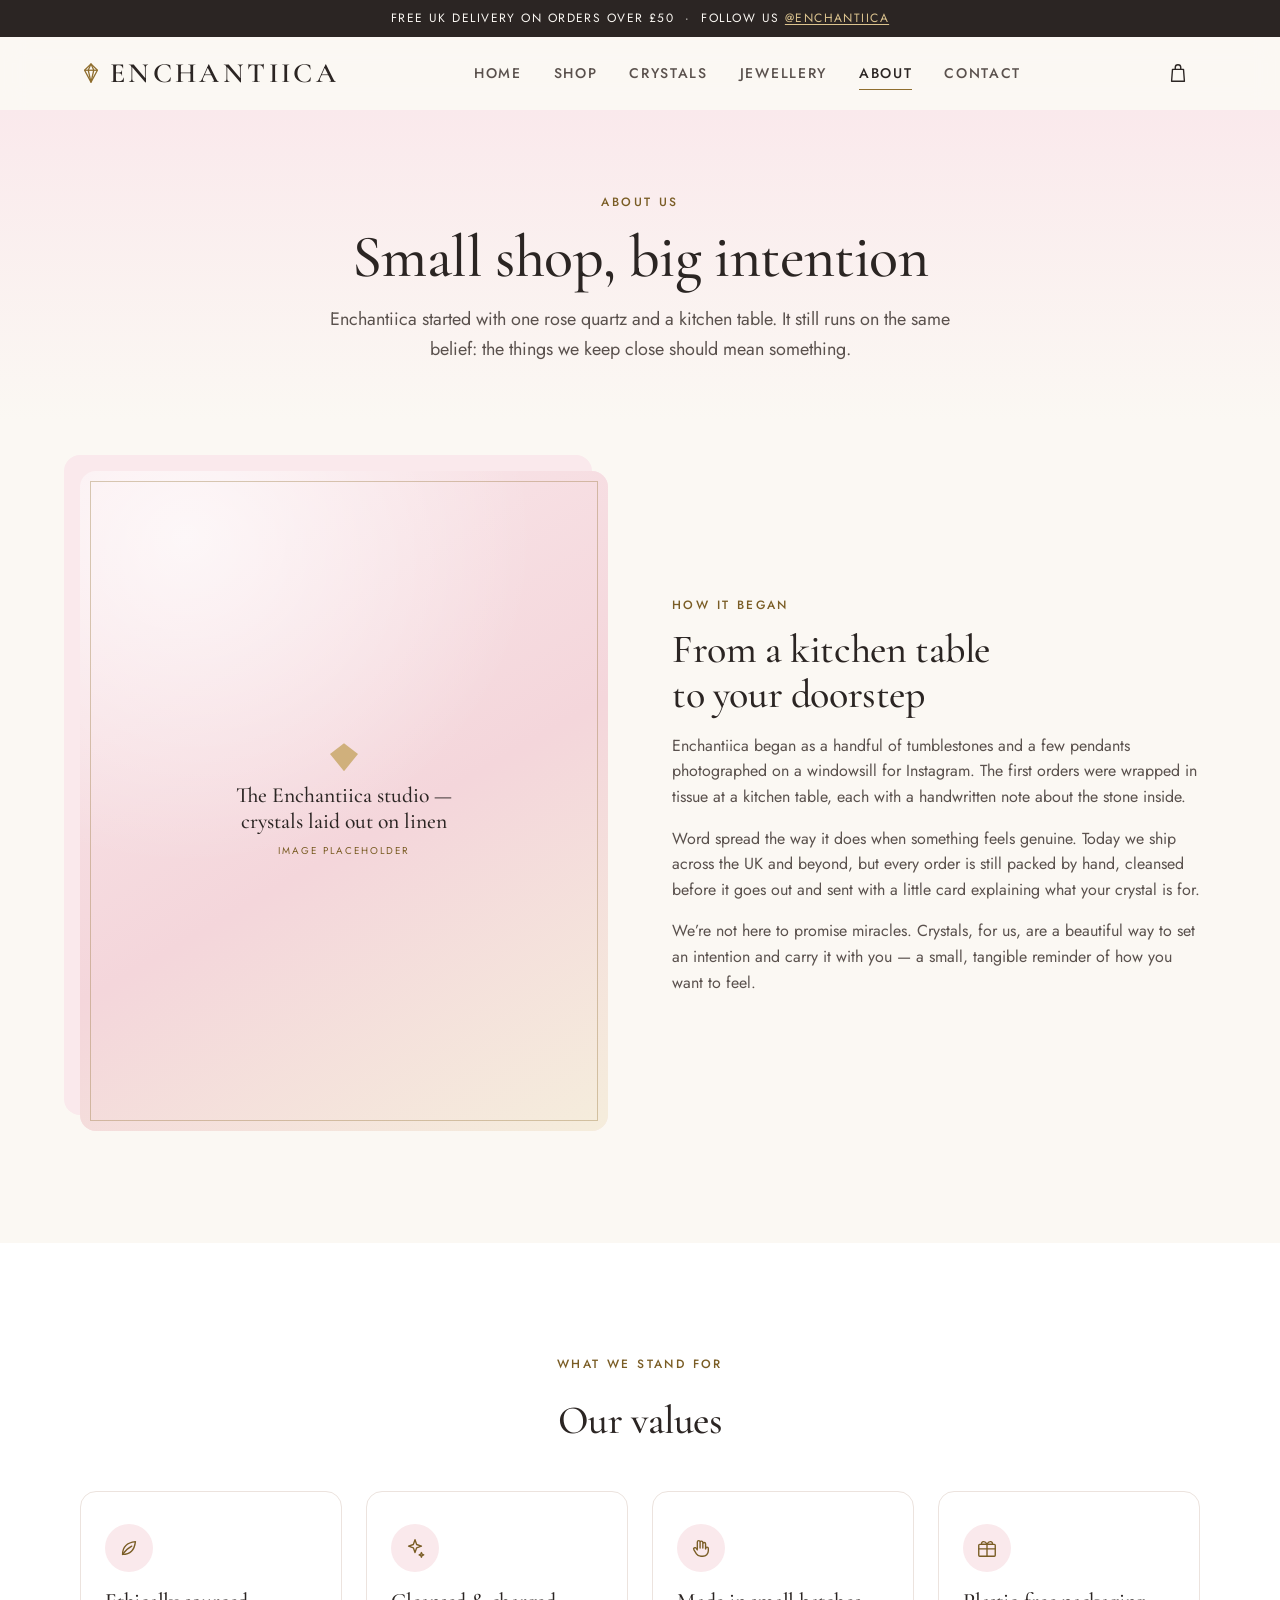
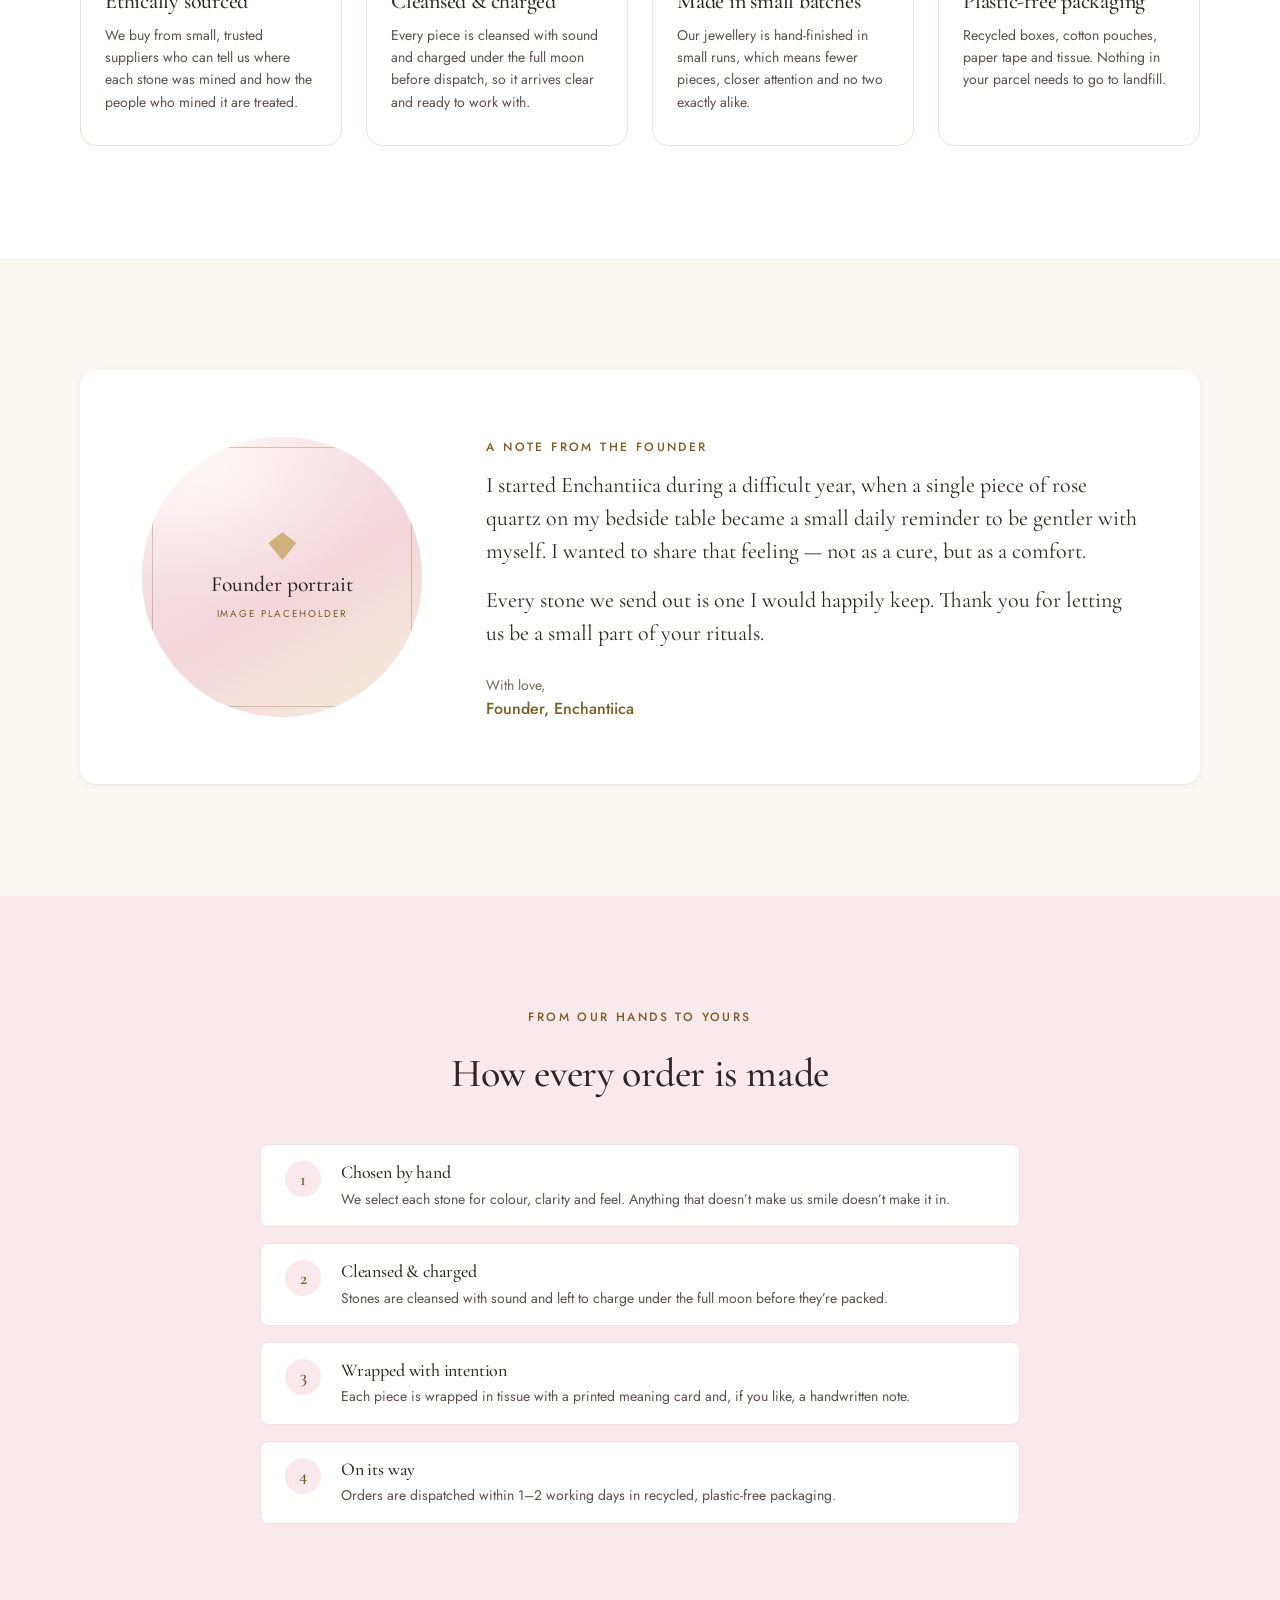
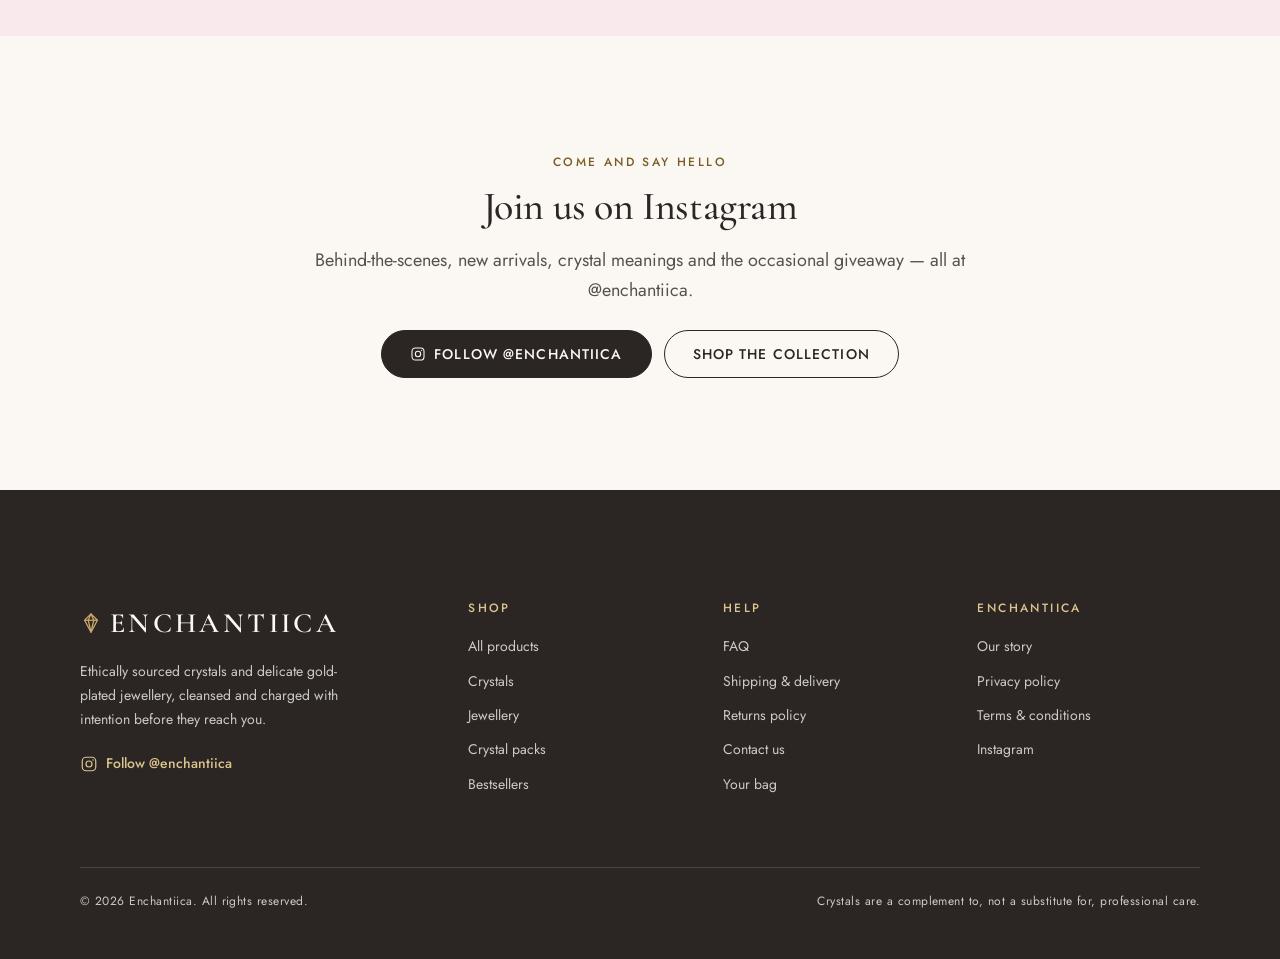
==== commit c378b95f: "Review pass 3: mobile sweep, spacing rhythm, page weight, HTML validation - Page-head banners no lon" ====
--- a/about.html
+++ b/about.html
@@ -3,11 +3,11 @@
 <head>
   <meta charset="utf-8">
   <meta name="viewport" content="width=device-width, initial-scale=1">
-  <title>About Us — Our Story & Values — Enchantiica</title>
+  <title>About Us — Our Story &amp; Values — Enchantiica</title>
   <meta name="description" content="The story behind Enchantiica: a small UK crystal and jewellery shop built on ethical sourcing, intention and care. Meet the founder and read our values.">
   <meta name="theme-color" content="#FBF8F3">
   <meta property="og:site_name" content="Enchantiica">
-  <meta property="og:title" content="About Us — Our Story & Values — Enchantiica">
+  <meta property="og:title" content="About Us — Our Story &amp; Values — Enchantiica">
   <meta property="og:description" content="The story behind Enchantiica: a small UK crystal and jewellery shop built on ethical sourcing, intention and care. Meet the founder and read our values.">
   <meta property="og:type" content="website">
   <link rel="icon" href="favicon.svg" type="image/svg+xml">
@@ -19,7 +19,7 @@
 </head>
 <body data-page="about">
   <a class="skip-link" href="#main">Skip to content</a>
-  <div class="announcement" role="region" aria-label="Announcement">Free UK delivery on orders over £50<span class="announcement__extra"> &nbsp;·&nbsp; Follow us <a href="https://www.instagram.com/enchantiica" target="_blank" rel="noopener">@enchantiica<span class="visually-hidden"> (opens in a new tab)</span></a></span></div>
+  <section class="announcement" aria-label="Announcement">Free UK delivery on orders over £50<span class="announcement__extra"> &nbsp;·&nbsp; Follow us <a href="https://www.instagram.com/enchantiica" target="_blank" rel="noopener">@enchantiica<span class="visually-hidden"> (opens in a new tab)</span></a></span></section>
 
   <header class="header">
     <div class="container header__inner">
@@ -159,7 +159,7 @@
   <footer class="footer">
     <div class="container">
       <div class="footer__grid">
-        <div>
+        <div class="footer__brand">
           <a class="logo" href="index.html" aria-label="Enchantiica — home"><svg viewBox="0 0 24 24" fill="none" stroke="currentColor" stroke-width="1.4" stroke-linejoin="round" aria-hidden="true"><path d="M12 2l7 7-7 13L5 9l7-7z"/><path d="M5 9h14"/><path d="M12 2L9 9l3 13 3-13-3-7"/></svg><span>Enchantiica</span></a>
           <p class="footer__blurb">Ethically sourced crystals and delicate gold-plated jewellery, cleansed and charged with intention before they reach you.</p>
           <a class="footer__ig" href="https://www.instagram.com/enchantiica" target="_blank" rel="noopener"><svg viewBox="0 0 24 24" fill="none" stroke="currentColor" stroke-width="1.6" stroke-linecap="round" stroke-linejoin="round" aria-hidden="true"><rect x="3" y="3" width="18" height="18" rx="5"/><circle cx="12" cy="12" r="4"/><circle cx="17.5" cy="6.5" r="1" fill="currentColor" stroke="none"/></svg><span>Follow @enchantiica<span class="visually-hidden"> (opens in a new tab)</span></span></a>
@@ -202,7 +202,6 @@
   </footer>
   <div class="nav-overlay" aria-hidden="true"></div>
 
-  <script src="js/products.js" defer></script>
   <script src="js/cart.js" defer></script>
   <script src="js/main.js" defer></script>
 </body>
--- a/css/styles.css
+++ b/css/styles.css
@@ -301,6 +301,8 @@
 @media (min-width: 1024px) {
   .grid--4 { grid-template-columns: repeat(4, minmax(0, 1fr)); }
 }
+.grid--testimonials { grid-template-columns: 1fr; }
+@media (min-width: 720px) { .grid--testimonials { grid-template-columns: repeat(3, minmax(0, 1fr)); } }
 .grid--collections { grid-template-columns: repeat(2, minmax(0, 1fr)); gap: var(--space-4); }
 @media (min-width: 900px) { .grid--collections { grid-template-columns: repeat(4, minmax(0, 1fr)); gap: var(--space-5); } }
 
@@ -309,6 +311,7 @@
   text-align: center;
   background: linear-gradient(180deg, var(--blush-100) 0%, var(--cream) 100%);
 }
+.page-head + .section { padding-top: calc(var(--section) * 0.45); }
 .page-head h1 { margin-bottom: var(--space-3); }
 .page-head .lead { margin-inline: auto; }
 .page-head .eyebrow { margin-bottom: var(--space-3); }
@@ -745,9 +748,10 @@
     margin-top: var(--space-6);
     padding-top: var(--space-5);
     border-top: 1px solid var(--line);
-    display: flex; flex-direction: column; gap: var(--space-3);
+    display: flex; flex-direction: column; gap: var(--space-1);
     font-size: var(--fs-sm); color: var(--text-2);
   }
+  .nav__secondary a { padding: 0.35rem 0; }
   .nav__secondary a:hover { color: var(--accent); }
   .nav__ig {
     display: inline-flex; align-items: center; gap: var(--space-2);
@@ -779,12 +783,13 @@
 }
 .footer__grid {
   display: grid;
-  gap: var(--space-7) var(--space-6);
-  grid-template-columns: 1fr;
-  margin-bottom: var(--space-8);
-}
-@media (min-width: 640px) { .footer__grid { grid-template-columns: 1fr 1fr; } }
-@media (min-width: 1024px) { .footer__grid { grid-template-columns: 1.6fr 1fr 1fr 1fr; } }
+  gap: var(--space-6) var(--space-5);
+  grid-template-columns: 1fr 1fr;
+  margin-bottom: var(--space-7);
+}
+.footer__brand { grid-column: 1 / -1; }
+@media (min-width: 640px) { .footer__grid { grid-template-columns: repeat(3, 1fr); gap: var(--space-7) var(--space-6); } }
+@media (min-width: 1024px) { .footer__grid { grid-template-columns: 1.6fr 1fr 1fr 1fr; margin-bottom: var(--space-8); } .footer__brand { grid-column: auto; } }
 
 .footer .logo { color: var(--cream); margin-bottom: var(--space-4); }
 .footer .logo:hover { color: var(--gold-300); }
@@ -792,6 +797,7 @@
 .footer__blurb { max-width: 36ch; font-size: var(--fs-sm); line-height: 1.7; margin-bottom: var(--space-4); }
 .footer__ig {
   display: inline-flex; align-items: center; gap: var(--space-2);
+  padding: 0.3rem 0;
   color: var(--gold-300); font-weight: 500; font-size: var(--fs-sm);
   transition: color var(--dur-fast) ease;
 }
@@ -807,8 +813,8 @@
   color: var(--gold-300);
   margin-bottom: var(--space-4);
 }
-.footer__links li { margin-bottom: var(--space-2); }
-.footer__links a { font-size: var(--fs-sm); transition: color var(--dur-fast) ease; }
+.footer__links li { margin-bottom: var(--space-1); }
+.footer__links a { display: inline-block; padding: 0.25rem 0; font-size: var(--fs-sm); transition: color var(--dur-fast) ease; }
 .footer__links a:hover { color: var(--white); }
 
 .footer__bottom {
@@ -1217,9 +1223,8 @@
   margin-bottom: var(--space-3);
 }
 .filters__head h2 { font-size: var(--fs-lg); margin: 0; }
-/* box-shadow rather than border-top: a fieldset border is interrupted by its legend */
-.filters__group { padding-block: var(--space-4); box-shadow: 0 -1px 0 0 var(--line); }
-.filters__group:first-of-type { box-shadow: none; }
+.filters__group { padding-block: var(--space-4); border-top: 1px solid var(--line); }
+.filters__group:first-child { border-top: 0; }
 .filters__title {
   font-family: var(--font-body);
   font-size: var(--fs-xs);
@@ -1616,7 +1621,7 @@
 .info-card a { color: var(--accent); text-decoration: underline; text-underline-offset: 0.2em; }
 .info-card a:hover { color: var(--ink); }
 
-.faq-group { margin-bottom: var(--space-7); }
+.faq-group { margin-bottom: var(--space-7); scroll-margin-top: calc(var(--header-h) + 2rem); }
 .faq-group:last-child { margin-bottom: 0; }
 .faq-group h2 { margin-bottom: var(--space-4); }
 .faq-nav { margin-bottom: var(--space-7); justify-content: center; }
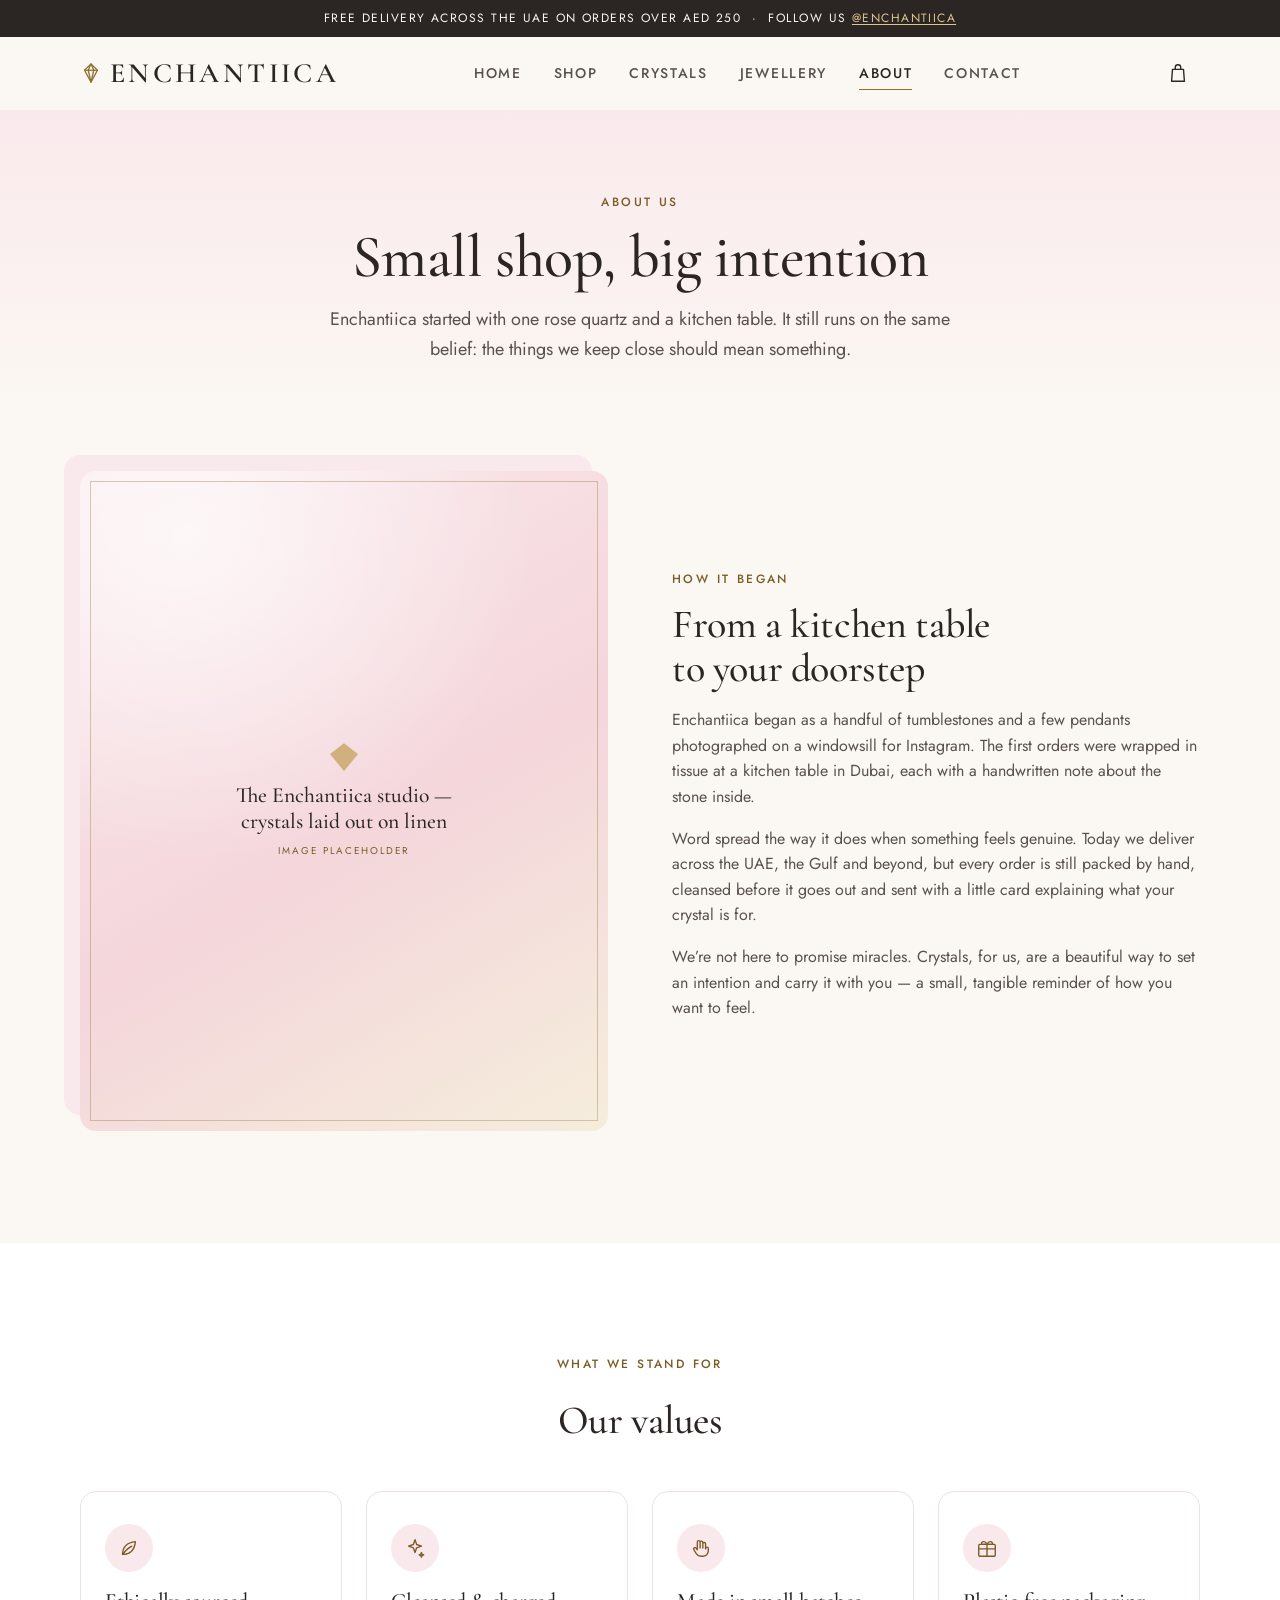
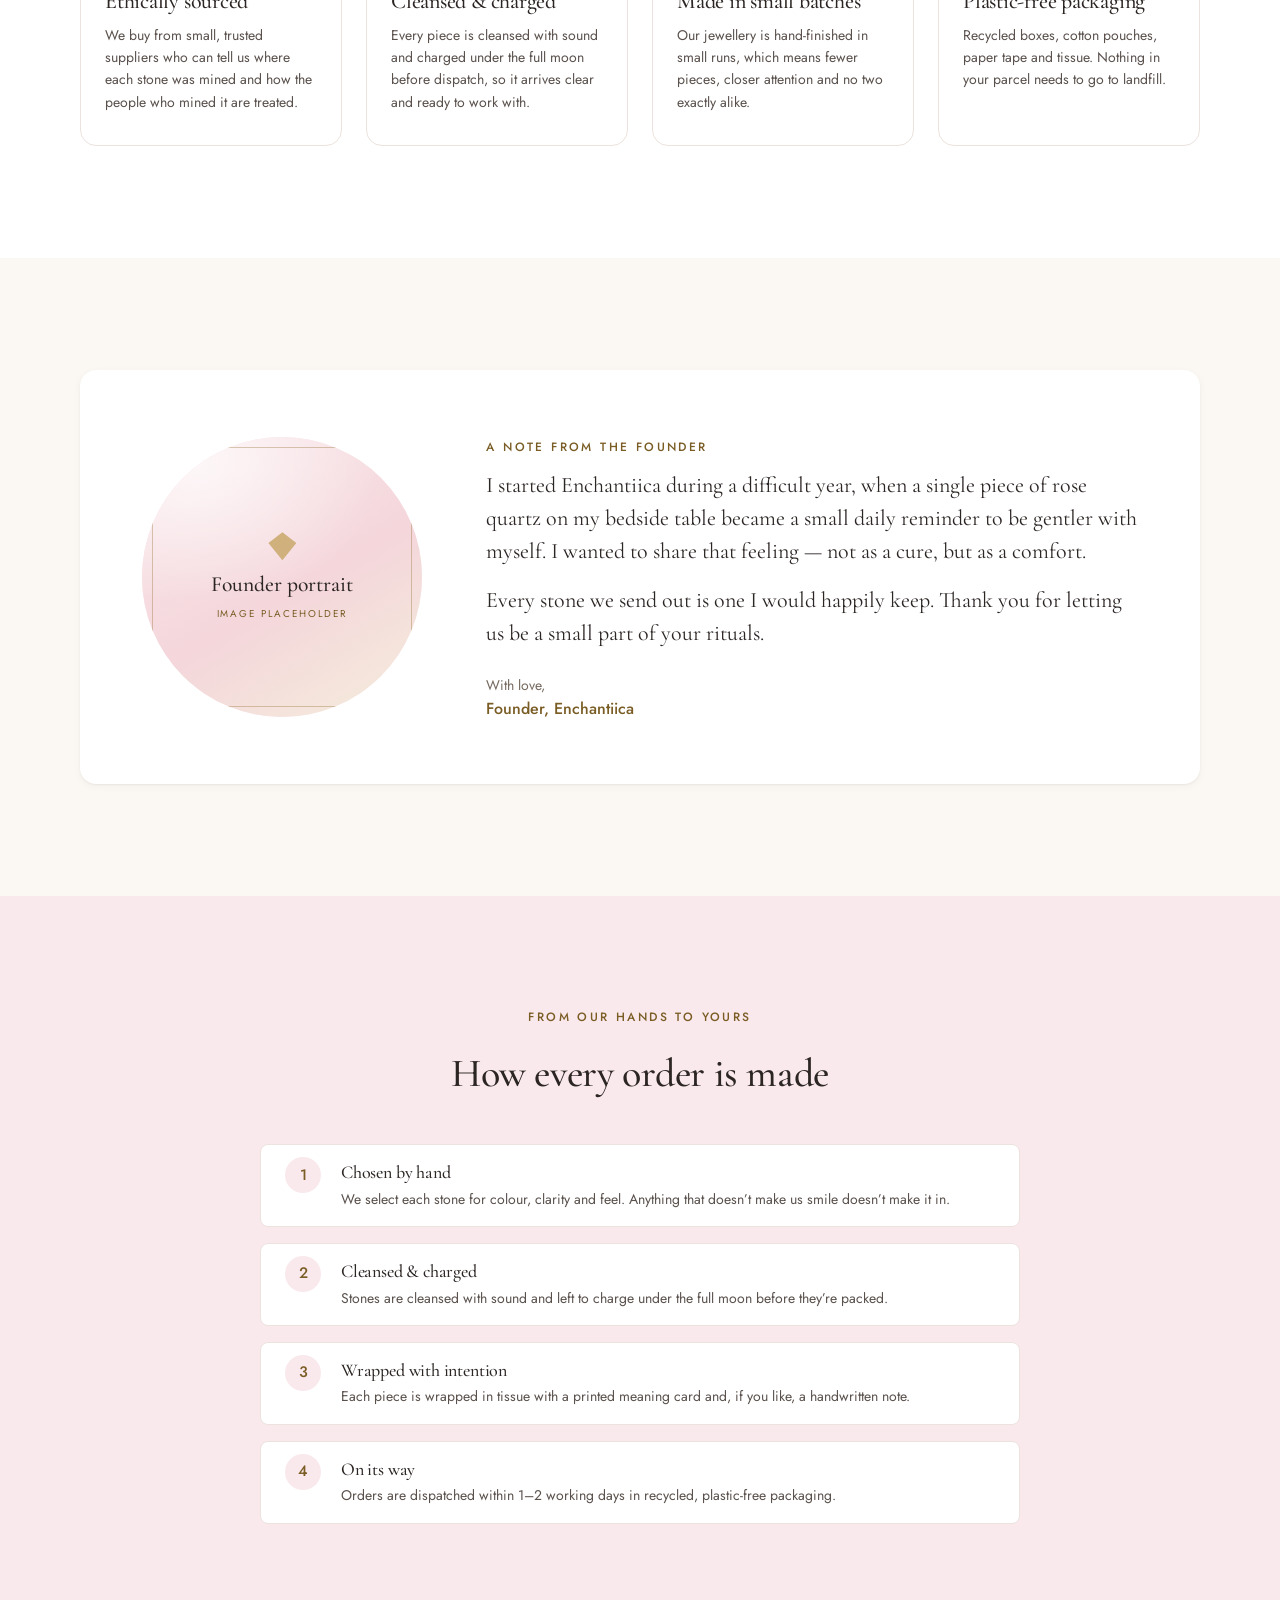
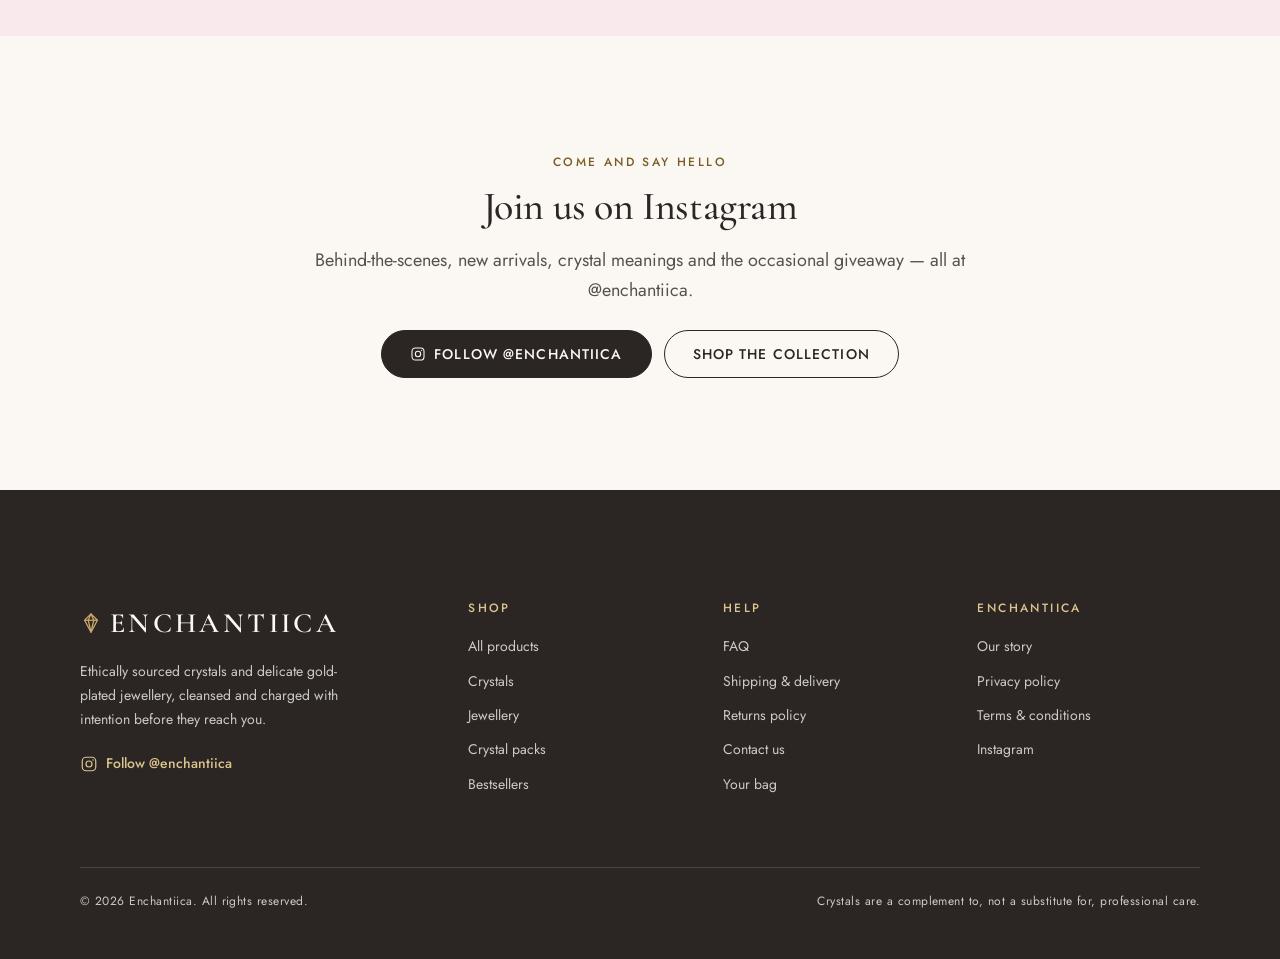
==== commit b24ec3f7: "Localise the shop for Dubai: AED pricing, UAE delivery, US ring sizes, UAE law - All 43 products rep" ====
--- a/about.html
+++ b/about.html
@@ -4,11 +4,11 @@
   <meta charset="utf-8">
   <meta name="viewport" content="width=device-width, initial-scale=1">
   <title>About Us — Our Story &amp; Values — Enchantiica</title>
-  <meta name="description" content="The story behind Enchantiica: a small UK crystal and jewellery shop built on ethical sourcing, intention and care. Meet the founder and read our values.">
+  <meta name="description" content="The story behind Enchantiica: a small Dubai crystal and jewellery shop built on ethical sourcing, intention and care. Meet the founder and read our values.">
   <meta name="theme-color" content="#FBF8F3">
   <meta property="og:site_name" content="Enchantiica">
   <meta property="og:title" content="About Us — Our Story &amp; Values — Enchantiica">
-  <meta property="og:description" content="The story behind Enchantiica: a small UK crystal and jewellery shop built on ethical sourcing, intention and care. Meet the founder and read our values.">
+  <meta property="og:description" content="The story behind Enchantiica: a small Dubai crystal and jewellery shop built on ethical sourcing, intention and care. Meet the founder and read our values.">
   <meta property="og:type" content="website">
   <link rel="icon" href="favicon.svg" type="image/svg+xml">
   <link rel="preconnect" href="https://fonts.googleapis.com">
@@ -19,7 +19,7 @@
 </head>
 <body data-page="about">
   <a class="skip-link" href="#main">Skip to content</a>
-  <section class="announcement" aria-label="Announcement">Free UK delivery on orders over £50<span class="announcement__extra"> &nbsp;·&nbsp; Follow us <a href="https://www.instagram.com/enchantiica" target="_blank" rel="noopener">@enchantiica<span class="visually-hidden"> (opens in a new tab)</span></a></span></section>
+  <section class="announcement" aria-label="Announcement">Free delivery across the UAE on orders over AED 250<span class="announcement__extra"> &nbsp;·&nbsp; Follow us <a href="https://www.instagram.com/enchantiica" target="_blank" rel="noopener">@enchantiica<span class="visually-hidden"> (opens in a new tab)</span></a></span></section>
 
   <header class="header">
     <div class="container header__inner">
@@ -70,8 +70,8 @@
           <div class="story__body prose" data-reveal data-reveal-delay="1">
             <span class="eyebrow">How it began</span>
             <h2>From a kitchen table to your doorstep</h2>
-            <p>Enchantiica began as a handful of tumblestones and a few pendants photographed on a windowsill for Instagram. The first orders were wrapped in tissue at a kitchen table, each with a handwritten note about the stone inside.</p>
-            <p>Word spread the way it does when something feels genuine. Today we ship across the UK and beyond, but every order is still packed by hand, cleansed before it goes out and sent with a little card explaining what your crystal is for.</p>
+            <p>Enchantiica began as a handful of tumblestones and a few pendants photographed on a windowsill for Instagram. The first orders were wrapped in tissue at a kitchen table in Dubai, each with a handwritten note about the stone inside.</p>
+            <p>Word spread the way it does when something feels genuine. Today we deliver across the UAE, the Gulf and beyond, but every order is still packed by hand, cleansed before it goes out and sent with a little card explaining what your crystal is for.</p>
             <p>We’re not here to promise miracles. Crystals, for us, are a beautiful way to set an intention and carry it with you — a small, tangible reminder of how you want to feel.</p>
           </div>
         </div>
--- a/css/styles.css
+++ b/css/styles.css
@@ -1665,13 +1665,15 @@
   border-radius: 50%;
   background: var(--blush-100);
   color: var(--gold-700);
-  font-family: var(--font-heading);
-  font-size: var(--fs-md);
-  font-weight: 600;
+  font-family: var(--font-body);
+  font-size: 0.95rem;
+  font-weight: 500;
+  line-height: 1;
   display: grid; place-content: center;
-}
-.steps h3 { font-size: var(--fs-md); margin-bottom: var(--space-1); }
-.steps p { font-size: var(--fs-sm); color: var(--text-2); margin: 0; }
+  margin-top: -4px; /* optically centre on the first heading line */
+}
+.steps h3, .prose .steps h3 { font-size: var(--fs-md); margin: 0 0 var(--space-1); }
+.steps p, .prose .steps p { font-size: var(--fs-sm); color: var(--text-2); margin: 0; }
 
 /* 15. TOAST, MOTION & TRANSITIONS --------------------------------------- */
 .toast {
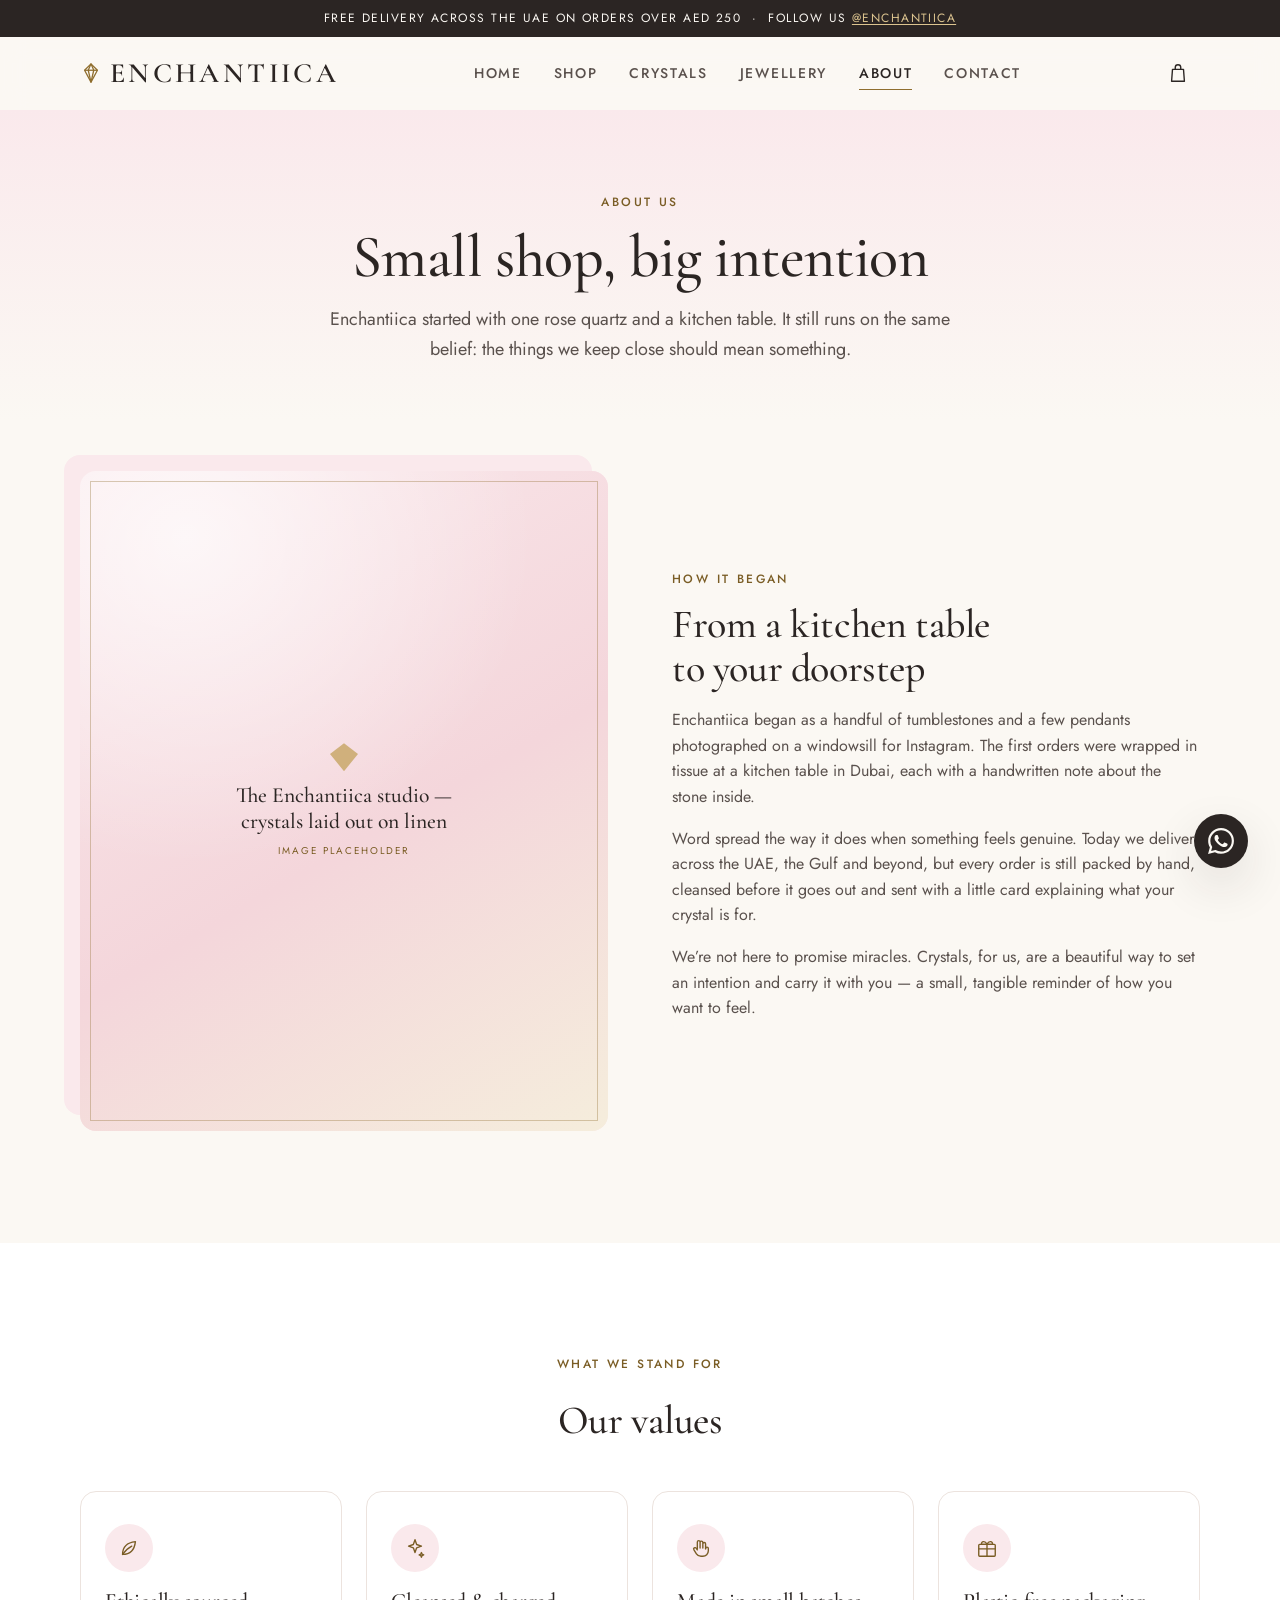
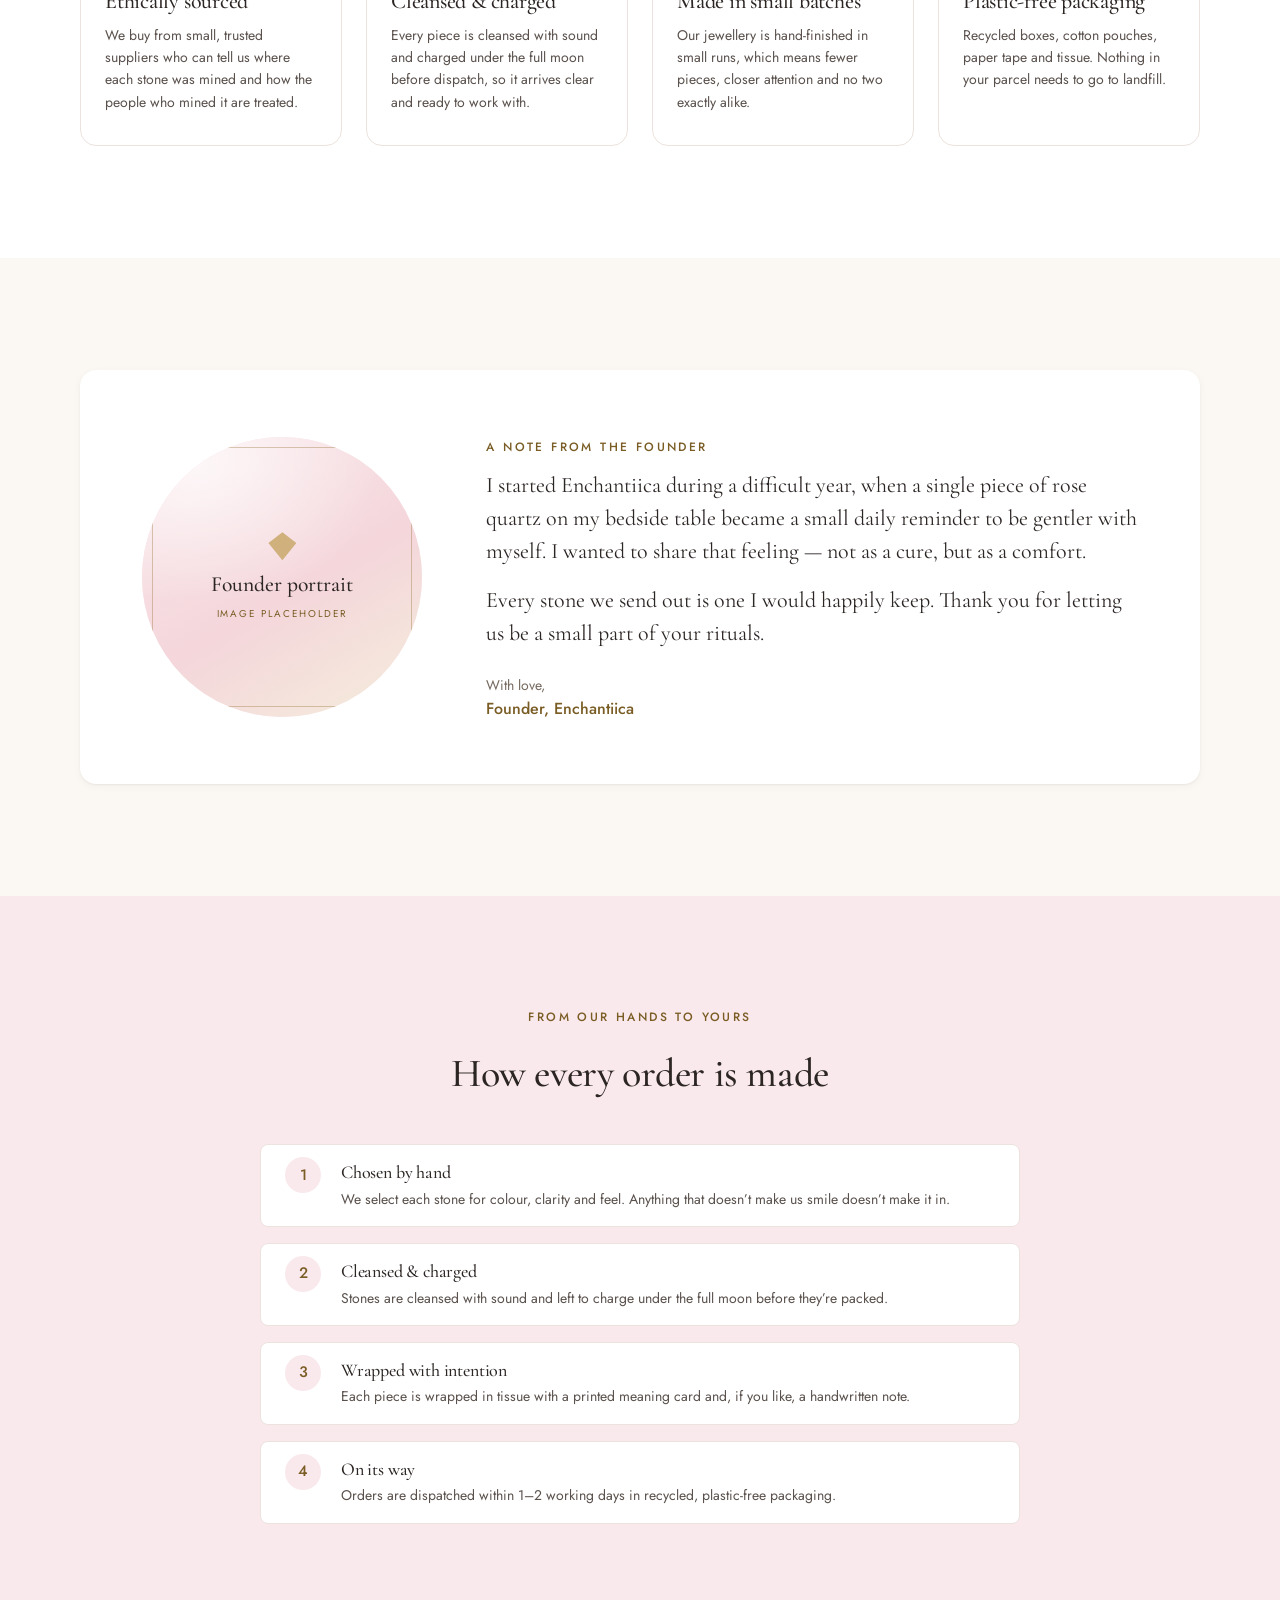
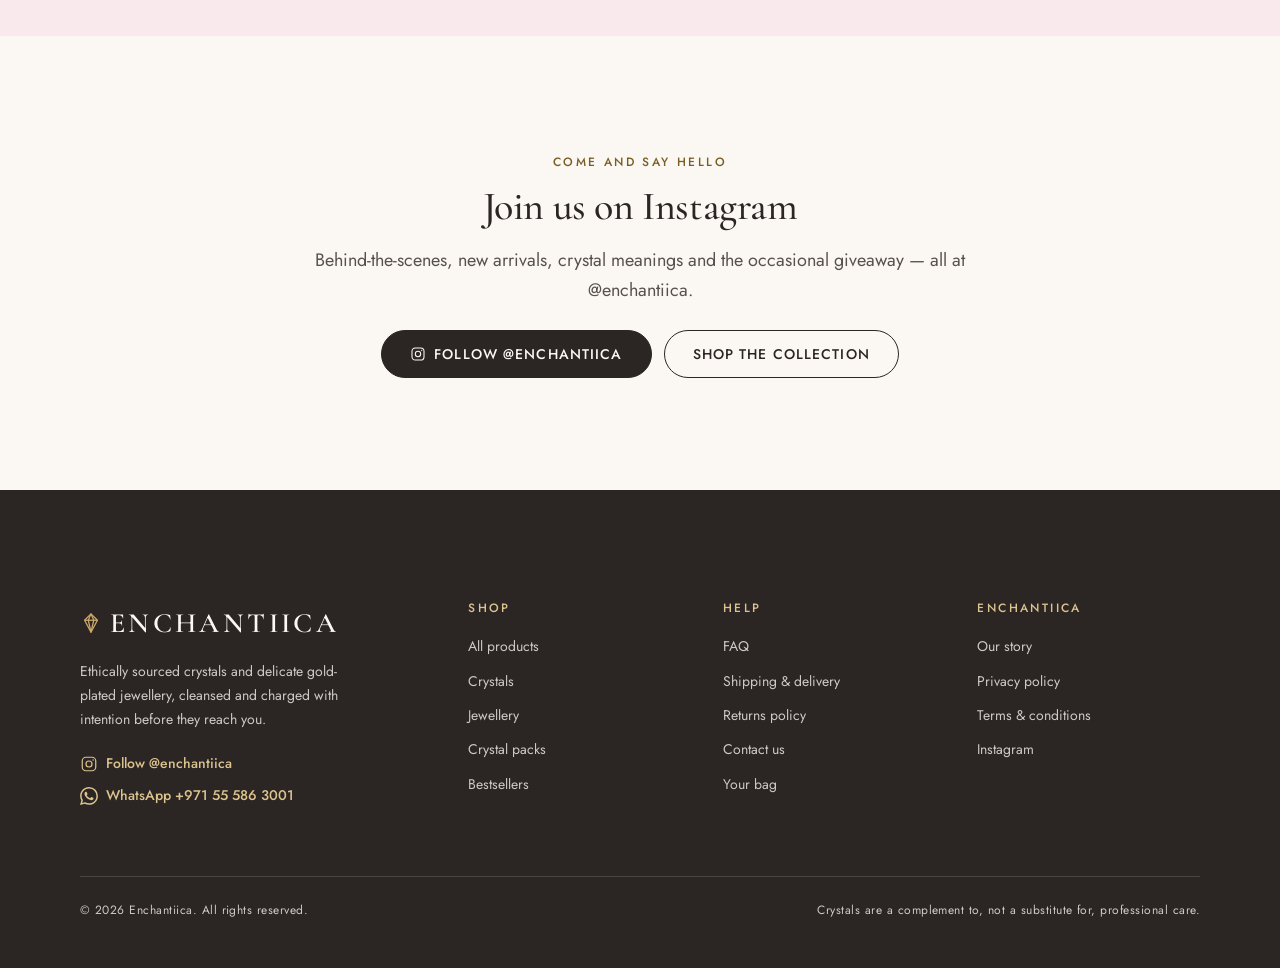
==== commit a317e23b: "Add WhatsApp contact and five new crystal products - WhatsApp +971 55 586 3001: contact page card, f" ====
--- a/about.html
+++ b/about.html
@@ -41,6 +41,7 @@
           <a href="cart.html">Your bag</a>
         </div>
         <a class="nav__ig" href="https://www.instagram.com/enchantiica" target="_blank" rel="noopener"><svg viewBox="0 0 24 24" fill="none" stroke="currentColor" stroke-width="1.6" stroke-linecap="round" stroke-linejoin="round" aria-hidden="true"><rect x="3" y="3" width="18" height="18" rx="5"/><circle cx="12" cy="12" r="4"/><circle cx="17.5" cy="6.5" r="1" fill="currentColor" stroke="none"/></svg><span>@enchantiica<span class="visually-hidden"> (opens in a new tab)</span></span></a>
+        <a class="nav__ig" href="https://wa.me/971555863001?text=Hi%20Enchantiica%2C%20I%20have%20a%20question%20about%20" target="_blank" rel="noopener"><svg viewBox="0 0 24 24" fill="currentColor" aria-hidden="true"><path d="M17.472 14.382c-.297-.149-1.758-.867-2.03-.967-.273-.099-.471-.148-.67.15-.197.297-.767.966-.94 1.164-.173.199-.347.223-.644.075-.297-.15-1.255-.463-2.39-1.475-.883-.788-1.48-1.761-1.653-2.059-.173-.297-.018-.458.13-.606.134-.133.298-.347.446-.52.149-.174.198-.298.298-.497.099-.198.05-.371-.025-.52-.075-.149-.669-1.612-.916-2.207-.242-.579-.487-.5-.669-.51-.173-.008-.371-.01-.57-.01-.198 0-.52.074-.792.372-.272.297-1.04 1.016-1.04 2.479 0 1.462 1.065 2.875 1.213 3.074.149.198 2.096 3.2 5.077 4.487.709.306 1.262.489 1.694.625.712.227 1.36.195 1.871.118.571-.085 1.758-.719 2.006-1.413.248-.694.248-1.289.173-1.413-.074-.124-.272-.198-.57-.347m-5.421 7.403h-.004a9.87 9.87 0 0 1-5.031-1.378l-.361-.214-3.741.982.998-3.648-.235-.374a9.86 9.86 0 0 1-1.51-5.26c.001-5.45 4.436-9.884 9.888-9.884 2.64 0 5.122 1.03 6.988 2.898a9.825 9.825 0 0 1 2.893 6.994c-.003 5.45-4.437 9.885-9.885 9.885m8.413-18.297A11.815 11.815 0 0 0 12.05 0C5.495 0 .16 5.335.157 11.892c0 2.096.547 4.142 1.588 5.945L.057 24l6.305-1.654a11.882 11.882 0 0 0 5.683 1.448h.005c6.554 0 11.89-5.335 11.893-11.893a11.821 11.821 0 0 0-3.48-8.413z"/></svg><span>WhatsApp +971 55 586 3001<span class="visually-hidden"> (opens in a new tab)</span></span></a>
       </nav>
 
       <div class="header__actions">
@@ -163,6 +164,7 @@
           <a class="logo" href="index.html" aria-label="Enchantiica — home"><svg viewBox="0 0 24 24" fill="none" stroke="currentColor" stroke-width="1.4" stroke-linejoin="round" aria-hidden="true"><path d="M12 2l7 7-7 13L5 9l7-7z"/><path d="M5 9h14"/><path d="M12 2L9 9l3 13 3-13-3-7"/></svg><span>Enchantiica</span></a>
           <p class="footer__blurb">Ethically sourced crystals and delicate gold-plated jewellery, cleansed and charged with intention before they reach you.</p>
           <a class="footer__ig" href="https://www.instagram.com/enchantiica" target="_blank" rel="noopener"><svg viewBox="0 0 24 24" fill="none" stroke="currentColor" stroke-width="1.6" stroke-linecap="round" stroke-linejoin="round" aria-hidden="true"><rect x="3" y="3" width="18" height="18" rx="5"/><circle cx="12" cy="12" r="4"/><circle cx="17.5" cy="6.5" r="1" fill="currentColor" stroke="none"/></svg><span>Follow @enchantiica<span class="visually-hidden"> (opens in a new tab)</span></span></a>
+          <a class="footer__ig" href="https://wa.me/971555863001?text=Hi%20Enchantiica%2C%20I%20have%20a%20question%20about%20" target="_blank" rel="noopener"><svg viewBox="0 0 24 24" fill="currentColor" aria-hidden="true"><path d="M17.472 14.382c-.297-.149-1.758-.867-2.03-.967-.273-.099-.471-.148-.67.15-.197.297-.767.966-.94 1.164-.173.199-.347.223-.644.075-.297-.15-1.255-.463-2.39-1.475-.883-.788-1.48-1.761-1.653-2.059-.173-.297-.018-.458.13-.606.134-.133.298-.347.446-.52.149-.174.198-.298.298-.497.099-.198.05-.371-.025-.52-.075-.149-.669-1.612-.916-2.207-.242-.579-.487-.5-.669-.51-.173-.008-.371-.01-.57-.01-.198 0-.52.074-.792.372-.272.297-1.04 1.016-1.04 2.479 0 1.462 1.065 2.875 1.213 3.074.149.198 2.096 3.2 5.077 4.487.709.306 1.262.489 1.694.625.712.227 1.36.195 1.871.118.571-.085 1.758-.719 2.006-1.413.248-.694.248-1.289.173-1.413-.074-.124-.272-.198-.57-.347m-5.421 7.403h-.004a9.87 9.87 0 0 1-5.031-1.378l-.361-.214-3.741.982.998-3.648-.235-.374a9.86 9.86 0 0 1-1.51-5.26c.001-5.45 4.436-9.884 9.888-9.884 2.64 0 5.122 1.03 6.988 2.898a9.825 9.825 0 0 1 2.893 6.994c-.003 5.45-4.437 9.885-9.885 9.885m8.413-18.297A11.815 11.815 0 0 0 12.05 0C5.495 0 .16 5.335.157 11.892c0 2.096.547 4.142 1.588 5.945L.057 24l6.305-1.654a11.882 11.882 0 0 0 5.683 1.448h.005c6.554 0 11.89-5.335 11.893-11.893a11.821 11.821 0 0 0-3.48-8.413z"/></svg><span>WhatsApp +971 55 586 3001<span class="visually-hidden"> (opens in a new tab)</span></span></a>
         </div>
         <div>
           <h2 class="footer__title">Shop</h2>
@@ -200,6 +202,7 @@
       </div>
     </div>
   </footer>
+  <a class="whatsapp-fab" href="https://wa.me/971555863001?text=Hi%20Enchantiica%2C%20I%20have%20a%20question%20about%20" target="_blank" rel="noopener" aria-label="Chat with us on WhatsApp (opens in a new tab)"><svg viewBox="0 0 24 24" fill="currentColor" aria-hidden="true"><path d="M17.472 14.382c-.297-.149-1.758-.867-2.03-.967-.273-.099-.471-.148-.67.15-.197.297-.767.966-.94 1.164-.173.199-.347.223-.644.075-.297-.15-1.255-.463-2.39-1.475-.883-.788-1.48-1.761-1.653-2.059-.173-.297-.018-.458.13-.606.134-.133.298-.347.446-.52.149-.174.198-.298.298-.497.099-.198.05-.371-.025-.52-.075-.149-.669-1.612-.916-2.207-.242-.579-.487-.5-.669-.51-.173-.008-.371-.01-.57-.01-.198 0-.52.074-.792.372-.272.297-1.04 1.016-1.04 2.479 0 1.462 1.065 2.875 1.213 3.074.149.198 2.096 3.2 5.077 4.487.709.306 1.262.489 1.694.625.712.227 1.36.195 1.871.118.571-.085 1.758-.719 2.006-1.413.248-.694.248-1.289.173-1.413-.074-.124-.272-.198-.57-.347m-5.421 7.403h-.004a9.87 9.87 0 0 1-5.031-1.378l-.361-.214-3.741.982.998-3.648-.235-.374a9.86 9.86 0 0 1-1.51-5.26c.001-5.45 4.436-9.884 9.888-9.884 2.64 0 5.122 1.03 6.988 2.898a9.825 9.825 0 0 1 2.893 6.994c-.003 5.45-4.437 9.885-9.885 9.885m8.413-18.297A11.815 11.815 0 0 0 12.05 0C5.495 0 .16 5.335.157 11.892c0 2.096.547 4.142 1.588 5.945L.057 24l6.305-1.654a11.882 11.882 0 0 0 5.683 1.448h.005c6.554 0 11.89-5.335 11.893-11.893a11.821 11.821 0 0 0-3.48-8.413z"/></svg></a>
   <div class="nav-overlay" aria-hidden="true"></div>
 
   <script src="js/cart.js" defer></script>
--- a/css/styles.css
+++ b/css/styles.css
@@ -754,8 +754,8 @@
   .nav__secondary a { padding: 0.35rem 0; }
   .nav__secondary a:hover { color: var(--accent); }
   .nav__ig {
-    display: inline-flex; align-items: center; gap: var(--space-2);
-    margin-top: var(--space-6);
+    display: flex; width: fit-content; align-items: center; gap: var(--space-2);
+    margin-top: var(--space-5);
     color: var(--accent);
     font-weight: 500;
   }
@@ -796,7 +796,7 @@
 .footer .logo svg { color: var(--gold-400); }
 .footer__blurb { max-width: 36ch; font-size: var(--fs-sm); line-height: 1.7; margin-bottom: var(--space-4); }
 .footer__ig {
-  display: inline-flex; align-items: center; gap: var(--space-2);
+  display: flex; width: fit-content; align-items: center; gap: var(--space-2);
   padding: 0.3rem 0;
   color: var(--gold-300); font-weight: 500; font-size: var(--fs-sm);
   transition: color var(--dur-fast) ease;
@@ -1334,7 +1334,8 @@
 a.tag { transition: background-color var(--dur-fast) ease, color var(--dur-fast) ease; }
 a.tag:hover { background: var(--blush-200); color: var(--ink); }
 .product__rating a:hover { color: var(--accent); }
-.product__price { font-size: 1.85rem; font-family: var(--font-heading); font-weight: 600; margin: 0; }
+.product__price { font-size: 1.85rem; font-family: var(--font-heading); font-weight: 600; margin: 0; font-variant-numeric: lining-nums tabular-nums; }
+.reviews__score, .card__price, .cart-item__price, .summary__row--total { font-variant-numeric: lining-nums tabular-nums; }
 .product__short { color: var(--text-2); font-size: var(--fs-md); }
 .product__tags { display: flex; flex-wrap: wrap; gap: var(--space-2); align-items: center; }
 .product__tags-label { font-size: var(--fs-xs); letter-spacing: 0.14em; text-transform: uppercase; color: var(--text-3); margin-right: var(--space-1); }
@@ -1679,9 +1680,10 @@
 .toast {
   position: fixed;
   left: 50%;
-  bottom: var(--space-5);
   transform: translate(-50%, 20px);
   z-index: 200;
+  --toast-bottom: var(--space-5);
+  bottom: var(--toast-bottom);
   display: flex;
   align-items: center;
   gap: var(--space-4);
@@ -1697,8 +1699,28 @@
   transition: opacity var(--dur) ease, transform var(--dur) var(--ease);
 }
 .toast.is-visible { opacity: 1; transform: translate(-50%, 0); pointer-events: auto; }
+@media (max-width: 899.98px) { .toast { --toast-bottom: calc(var(--space-4) + 66px); max-width: calc(100vw - 2rem); } }
 .toast a { color: var(--gold-300); font-weight: 500; white-space: nowrap; padding: 0.4rem 0.9rem; border-radius: 999px; border: 1px solid rgba(220, 196, 143, 0.5); transition: background-color var(--dur-fast) ease, color var(--dur-fast) ease; }
 .toast a:hover { background: var(--gold-300); color: var(--ink); }
+
+/* Floating WhatsApp button */
+.whatsapp-fab {
+  position: fixed;
+  right: var(--space-4);
+  bottom: var(--space-4);
+  z-index: 150;
+  width: 54px; height: 54px;
+  border-radius: 50%;
+  display: grid; place-content: center;
+  background: var(--ink);
+  color: var(--cream);
+  box-shadow: var(--shadow-lg);
+  transition: transform var(--dur-fast) var(--ease), background-color var(--dur-fast) ease;
+}
+.whatsapp-fab svg { width: 26px; height: 26px; }
+.whatsapp-fab:hover { background: var(--gold-700); transform: translateY(-2px); }
+.nav-open .whatsapp-fab, .filters-open .whatsapp-fab { visibility: hidden; }
+@media (min-width: 900px) { .whatsapp-fab { right: var(--space-6); bottom: var(--space-6); } }
 
 /* Page entry / exit (only when JS is running). A delayed keyframe reveals the
    page anyway if main.js fails to load, so content is never stuck hidden. */
@@ -1730,7 +1752,7 @@
 
 /* 16. PRINT -------------------------------------------------------------- */
 @media print {
-  .announcement, .header, .footer, .toast, .filters, .newsletter { display: none !important; }
+  .announcement, .header, .footer, .toast, .filters, .newsletter, .whatsapp-fab { display: none !important; }
   body { background: #fff; color: #000; }
   .js body { opacity: 1; transform: none; }
 }
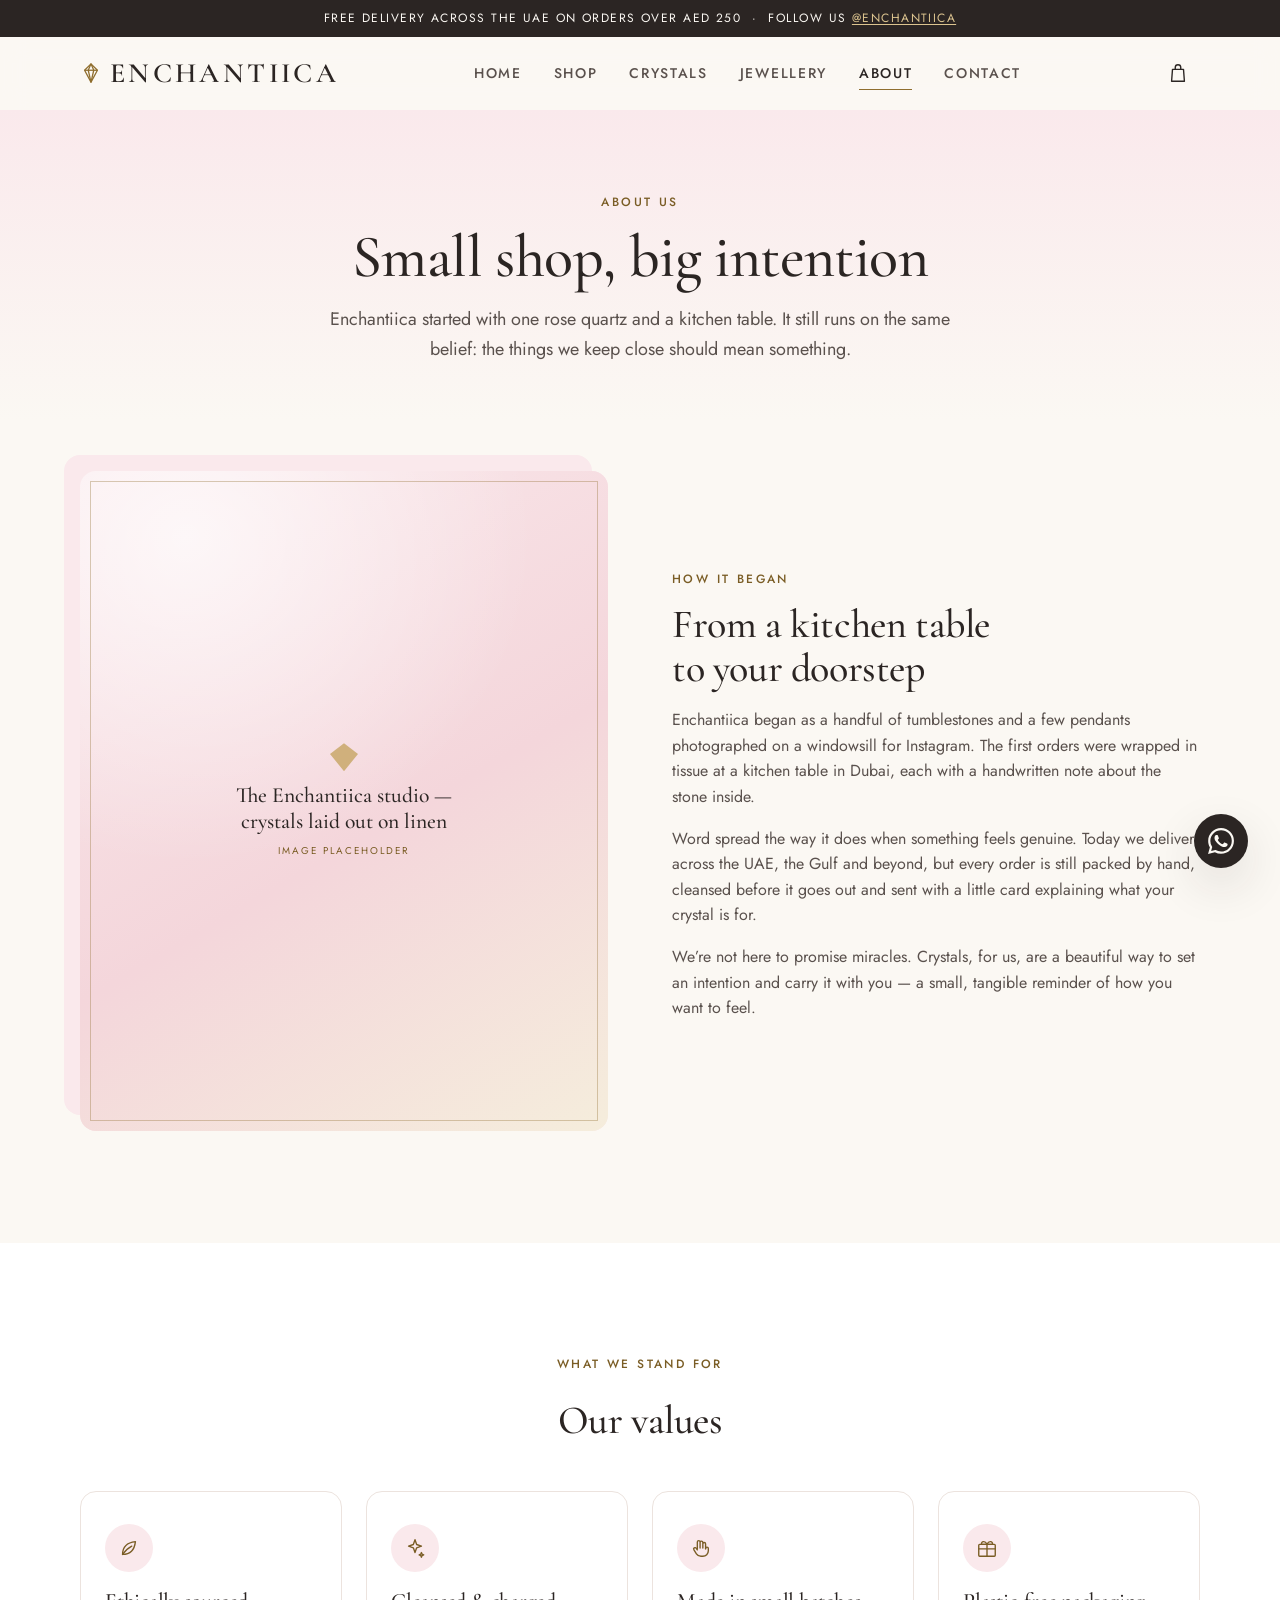
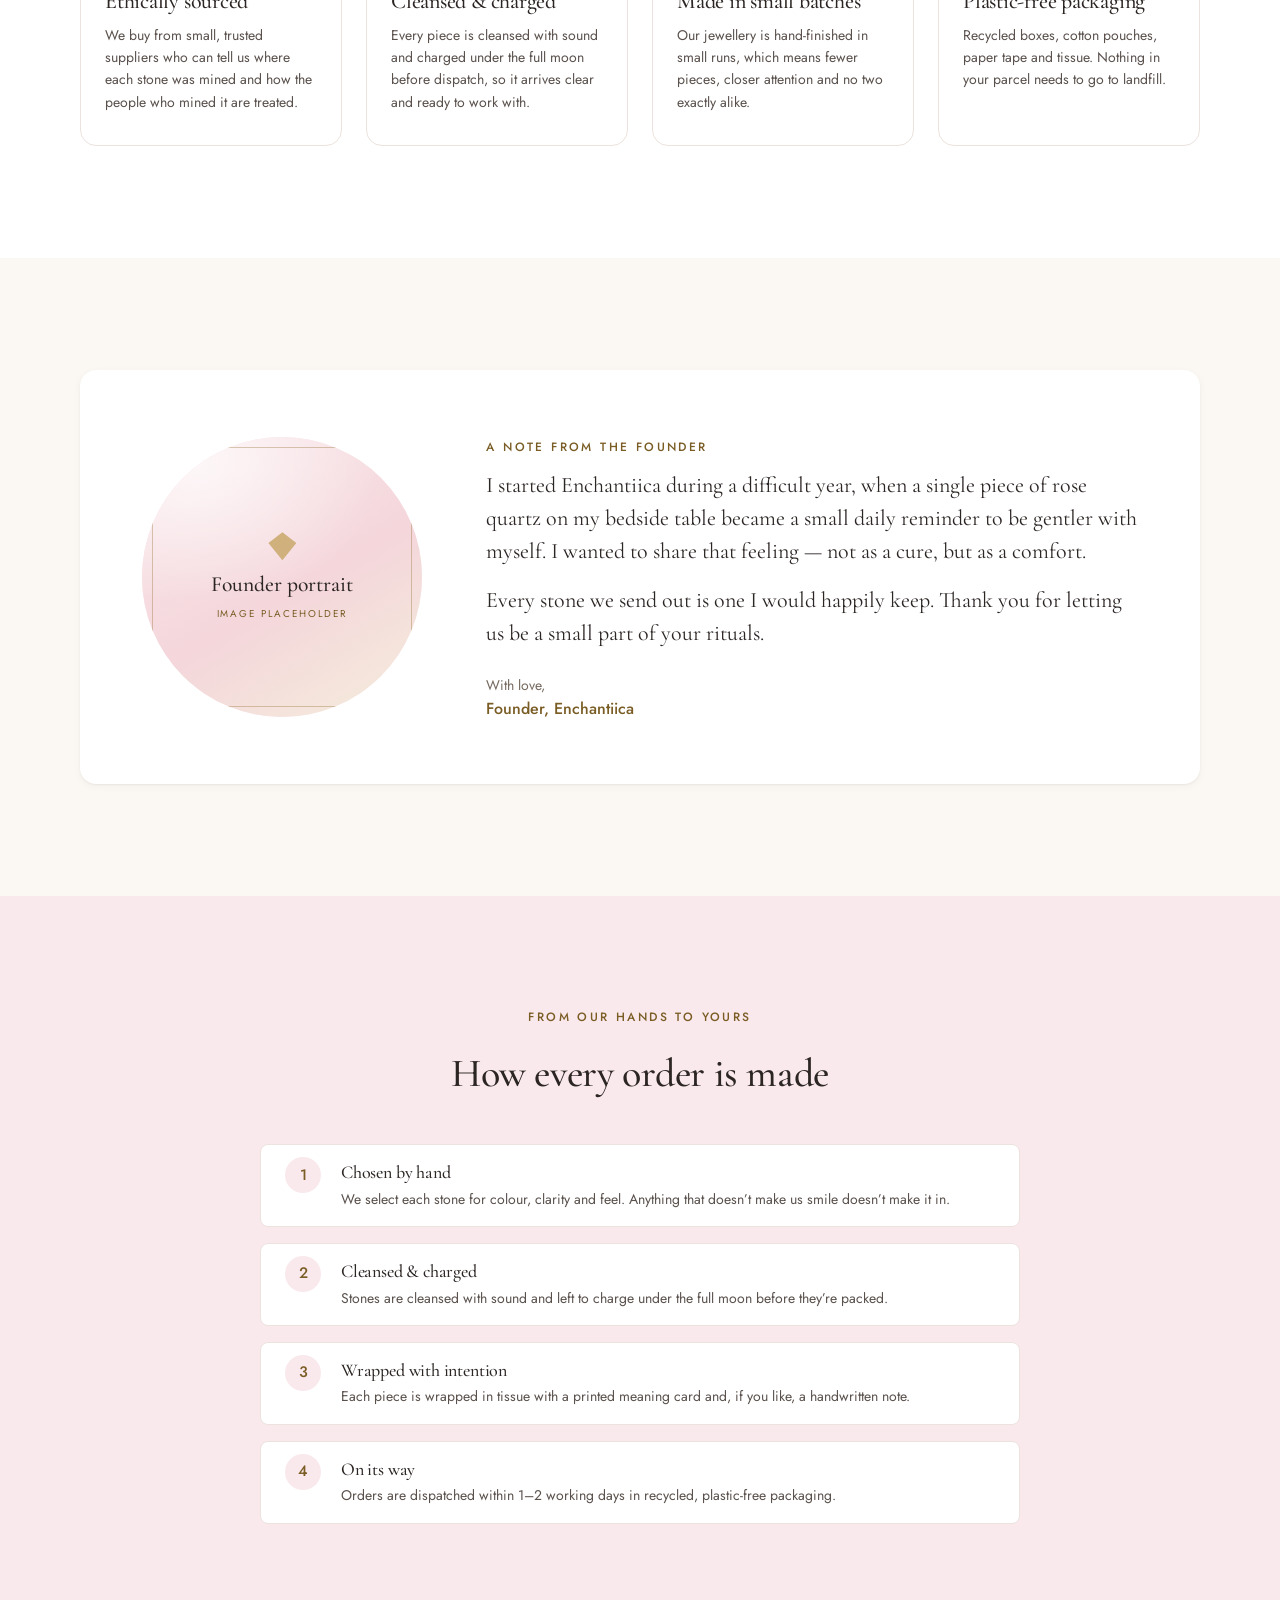
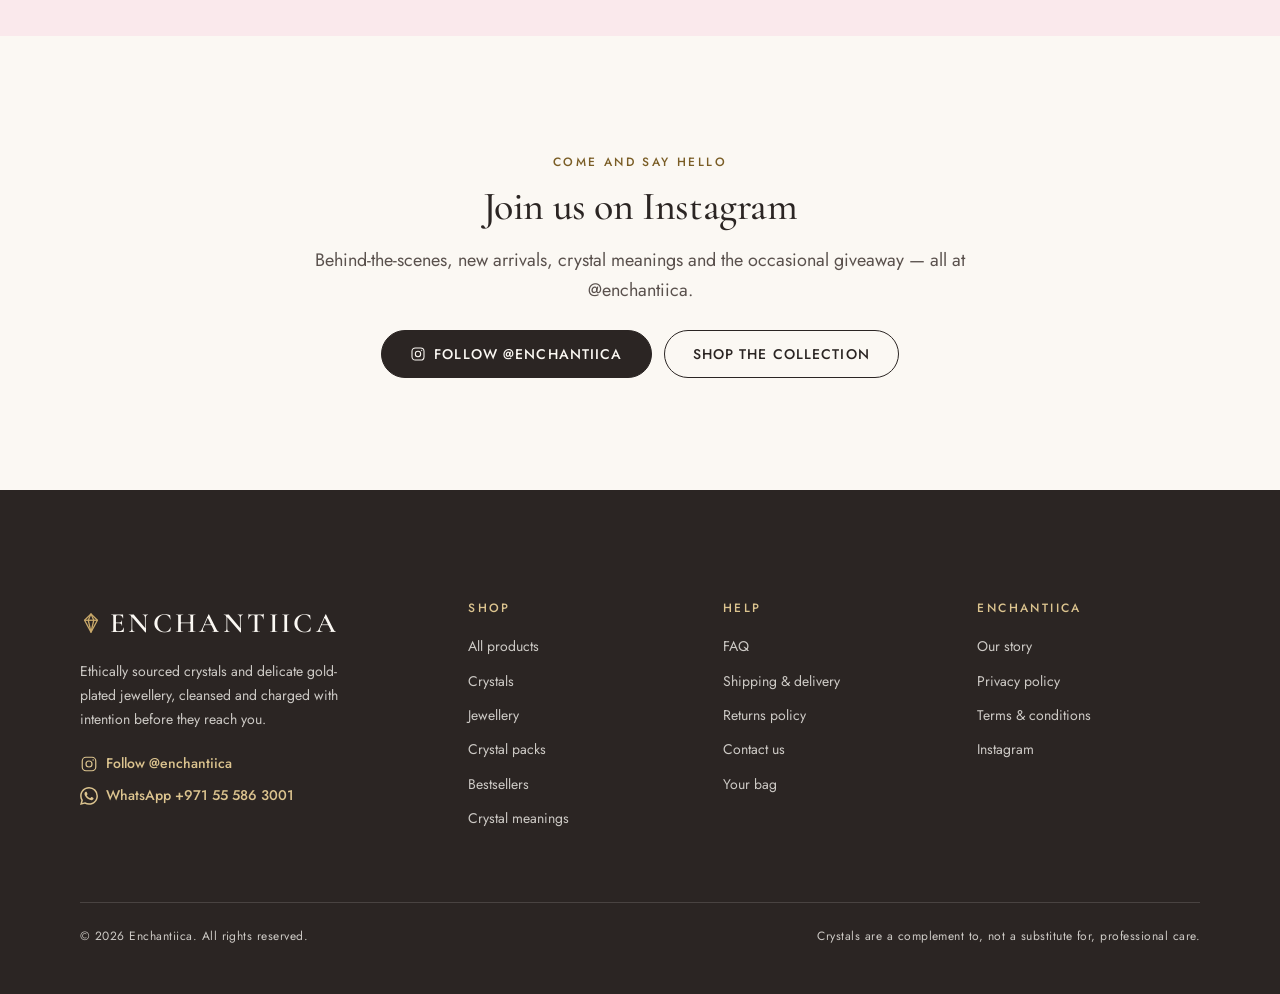
==== commit c77c9b2c: "Dropdown navigation menus and crystal meanings guide - Shop, Crystals and Jewellery open dropdowns o" ====
--- a/about.html
+++ b/about.html
@@ -27,14 +27,63 @@
 
       <nav class="nav" id="site-nav" aria-label="Main navigation">
         <ul class="nav__list">
-          <li><a class="nav__link" href="index.html">Home</a></li>
-          <li><a class="nav__link" href="shop.html">Shop</a></li>
-          <li><a class="nav__link" href="crystals.html">Crystals</a></li>
-          <li><a class="nav__link" href="jewellery.html">Jewellery</a></li>
-          <li><a class="nav__link" href="about.html">About</a></li>
-          <li><a class="nav__link" href="contact.html">Contact</a></li>
+          <li class="nav__item"><a class="nav__link" href="index.html">Home</a></li>
+          <li class="nav__item">
+            <a class="nav__link" href="shop.html">Shop</a>
+            <button class="nav__toggle" type="button" aria-expanded="false" aria-controls="menu-shop" aria-label="Shop menu"><svg viewBox="0 0 24 24" fill="none" stroke="currentColor" stroke-width="1.6" stroke-linecap="round" stroke-linejoin="round" aria-hidden="true"><path d="M6 9l6 6 6-6"/></svg></button>
+            <div class="nav__menu" id="menu-shop">
+              <div class="nav__panel nav__panel--wide">
+                <ul>
+                  <li><span class="nav__group-title">Browse</span></li>
+                  <li><a class="nav__menu-link nav__menu-link--all" href="shop.html">All products</a></li>
+                  <li><a class="nav__menu-link" href="shop.html?sort=rating">Bestsellers</a></li>
+                  <li><a class="nav__menu-link" href="crystals.html">Crystals</a></li>
+                  <li><a class="nav__menu-link" href="jewellery.html">Jewellery</a></li>
+                  <li><a class="nav__menu-link" href="crystals.html?sub=packs">Crystal packs</a></li>
+                </ul>
+                <ul>
+                  <li><span class="nav__group-title">Shop by intention</span></li>
+                  <li><a class="nav__menu-link" href="shop.html?good=love">Love &amp; self-love</a></li>
+                  <li><a class="nav__menu-link" href="shop.html?good=calm,sleep">Calm &amp; sleep</a></li>
+                  <li><a class="nav__menu-link" href="shop.html?good=protection,grounding">Protection &amp; grounding</a></li>
+                  <li><a class="nav__menu-link" href="shop.html?good=abundance,confidence">Abundance &amp; confidence</a></li>
+                  <li><a class="nav__menu-link" href="shop.html?good=clarity,energy">Clarity &amp; energy</a></li>
+                </ul>
+              </div>
+            </div>
+          </li>
+          <li class="nav__item">
+            <a class="nav__link" href="crystals.html">Crystals</a>
+            <button class="nav__toggle" type="button" aria-expanded="false" aria-controls="menu-crystals" aria-label="Crystals menu"><svg viewBox="0 0 24 24" fill="none" stroke="currentColor" stroke-width="1.6" stroke-linecap="round" stroke-linejoin="round" aria-hidden="true"><path d="M6 9l6 6 6-6"/></svg></button>
+            <div class="nav__menu" id="menu-crystals">
+              <ul class="nav__panel">
+                <li><a class="nav__menu-link nav__menu-link--all" href="crystals.html">All crystals</a></li>
+                <li><a class="nav__menu-link" href="crystals.html?sub=tumblestones">Tumblestones</a></li>
+                <li><a class="nav__menu-link" href="crystals.html?sub=rough">Rough crystals &amp; raw chunks</a></li>
+                <li><a class="nav__menu-link" href="crystals.html?sub=packs">Crystal packs</a></li>
+                <li><a class="nav__menu-link" href="crystals.html?sub=shapes">Towers, pyramids, trees &amp; shapes</a></li>
+                <li><a class="nav__menu-link nav__menu-link--guide" href="crystal-meanings.html">Crystal meanings &amp; benefits</a></li>
+              </ul>
+            </div>
+          </li>
+          <li class="nav__item">
+            <a class="nav__link" href="jewellery.html">Jewellery</a>
+            <button class="nav__toggle" type="button" aria-expanded="false" aria-controls="menu-jewellery" aria-label="Jewellery menu"><svg viewBox="0 0 24 24" fill="none" stroke="currentColor" stroke-width="1.6" stroke-linecap="round" stroke-linejoin="round" aria-hidden="true"><path d="M6 9l6 6 6-6"/></svg></button>
+            <div class="nav__menu" id="menu-jewellery">
+              <ul class="nav__panel">
+                <li><a class="nav__menu-link nav__menu-link--all" href="jewellery.html">All jewellery</a></li>
+                <li><a class="nav__menu-link" href="jewellery.html?sub=necklaces">Necklaces &amp; pendants</a></li>
+                <li><a class="nav__menu-link" href="jewellery.html?sub=bracelets">Bracelets</a></li>
+                <li><a class="nav__menu-link" href="jewellery.html?sub=earrings">Earrings</a></li>
+                <li><a class="nav__menu-link" href="jewellery.html?sub=rings">Rings</a></li>
+              </ul>
+            </div>
+          </li>
+          <li class="nav__item"><a class="nav__link" href="about.html">About</a></li>
+          <li class="nav__item"><a class="nav__link" href="contact.html">Contact</a></li>
         </ul>
         <div class="nav__secondary">
+          <a href="crystal-meanings.html">Crystal meanings</a>
           <a href="faq.html">FAQ</a>
           <a href="shipping.html">Delivery</a>
           <a href="returns.html">Returns</a>
@@ -174,6 +223,7 @@
             <li><a href="jewellery.html">Jewellery</a></li>
             <li><a href="crystals.html?sub=packs">Crystal packs</a></li>
             <li><a href="shop.html?sort=rating">Bestsellers</a></li>
+            <li><a href="crystal-meanings.html">Crystal meanings</a></li>
           </ul>
         </div>
         <div>
@@ -202,7 +252,7 @@
       </div>
     </div>
   </footer>
-  <a class="whatsapp-fab" href="https://wa.me/971555863001?text=Hi%20Enchantiica%2C%20I%20have%20a%20question%20about%20" target="_blank" rel="noopener" aria-label="Chat with us on WhatsApp (opens in a new tab)"><svg viewBox="0 0 24 24" fill="currentColor" aria-hidden="true"><path d="M17.472 14.382c-.297-.149-1.758-.867-2.03-.967-.273-.099-.471-.148-.67.15-.197.297-.767.966-.94 1.164-.173.199-.347.223-.644.075-.297-.15-1.255-.463-2.39-1.475-.883-.788-1.48-1.761-1.653-2.059-.173-.297-.018-.458.13-.606.134-.133.298-.347.446-.52.149-.174.198-.298.298-.497.099-.198.05-.371-.025-.52-.075-.149-.669-1.612-.916-2.207-.242-.579-.487-.5-.669-.51-.173-.008-.371-.01-.57-.01-.198 0-.52.074-.792.372-.272.297-1.04 1.016-1.04 2.479 0 1.462 1.065 2.875 1.213 3.074.149.198 2.096 3.2 5.077 4.487.709.306 1.262.489 1.694.625.712.227 1.36.195 1.871.118.571-.085 1.758-.719 2.006-1.413.248-.694.248-1.289.173-1.413-.074-.124-.272-.198-.57-.347m-5.421 7.403h-.004a9.87 9.87 0 0 1-5.031-1.378l-.361-.214-3.741.982.998-3.648-.235-.374a9.86 9.86 0 0 1-1.51-5.26c.001-5.45 4.436-9.884 9.888-9.884 2.64 0 5.122 1.03 6.988 2.898a9.825 9.825 0 0 1 2.893 6.994c-.003 5.45-4.437 9.885-9.885 9.885m8.413-18.297A11.815 11.815 0 0 0 12.05 0C5.495 0 .16 5.335.157 11.892c0 2.096.547 4.142 1.588 5.945L.057 24l6.305-1.654a11.882 11.882 0 0 0 5.683 1.448h.005c6.554 0 11.89-5.335 11.893-11.893a11.821 11.821 0 0 0-3.48-8.413z"/></svg></a>
+  <aside aria-label="Quick contact"><a class="whatsapp-fab" href="https://wa.me/971555863001?text=Hi%20Enchantiica%2C%20I%20have%20a%20question%20about%20" target="_blank" rel="noopener" aria-label="Chat with us on WhatsApp (opens in a new tab)"><svg viewBox="0 0 24 24" fill="currentColor" aria-hidden="true"><path d="M17.472 14.382c-.297-.149-1.758-.867-2.03-.967-.273-.099-.471-.148-.67.15-.197.297-.767.966-.94 1.164-.173.199-.347.223-.644.075-.297-.15-1.255-.463-2.39-1.475-.883-.788-1.48-1.761-1.653-2.059-.173-.297-.018-.458.13-.606.134-.133.298-.347.446-.52.149-.174.198-.298.298-.497.099-.198.05-.371-.025-.52-.075-.149-.669-1.612-.916-2.207-.242-.579-.487-.5-.669-.51-.173-.008-.371-.01-.57-.01-.198 0-.52.074-.792.372-.272.297-1.04 1.016-1.04 2.479 0 1.462 1.065 2.875 1.213 3.074.149.198 2.096 3.2 5.077 4.487.709.306 1.262.489 1.694.625.712.227 1.36.195 1.871.118.571-.085 1.758-.719 2.006-1.413.248-.694.248-1.289.173-1.413-.074-.124-.272-.198-.57-.347m-5.421 7.403h-.004a9.87 9.87 0 0 1-5.031-1.378l-.361-.214-3.741.982.998-3.648-.235-.374a9.86 9.86 0 0 1-1.51-5.26c.001-5.45 4.436-9.884 9.888-9.884 2.64 0 5.122 1.03 6.988 2.898a9.825 9.825 0 0 1 2.893 6.994c-.003 5.45-4.437 9.885-9.885 9.885m8.413-18.297A11.815 11.815 0 0 0 12.05 0C5.495 0 .16 5.335.157 11.892c0 2.096.547 4.142 1.588 5.945L.057 24l6.305-1.654a11.882 11.882 0 0 0 5.683 1.448h.005c6.554 0 11.89-5.335 11.893-11.893a11.821 11.821 0 0 0-3.48-8.413z"/></svg></a></aside>
   <div class="nav-overlay" aria-hidden="true"></div>
 
   <script src="js/cart.js" defer></script>
--- a/css/styles.css
+++ b/css/styles.css
@@ -662,6 +662,66 @@
 .nav__link:hover, .nav__link[aria-current="page"] { color: var(--ink); }
 .nav__link:hover::after, .nav__link[aria-current="page"]::after { transform: scaleX(1); }
 
+/* Sub-menus ------------------------------------------------------------- */
+.nav__item { position: relative; display: flex; align-items: center; }
+.nav__toggle {
+  width: 44px; height: 44px;
+  display: none;
+  place-content: center;
+  color: var(--text-2);
+  border-radius: 50%;
+  flex-shrink: 0;
+}
+.nav__toggle svg { width: 18px; height: 18px; transition: transform var(--dur) var(--ease); }
+.nav__item.is-open .nav__toggle svg { transform: rotate(180deg); }
+.nav__menu {
+  position: absolute;
+  top: 100%; left: 50%;
+  padding-top: 10px; /* hover bridge between link and panel */
+  transform: translate(-50%, 6px);
+  opacity: 0;
+  visibility: hidden;
+  transition: opacity var(--dur-fast) ease, transform var(--dur) var(--ease), visibility 0s linear var(--dur);
+  z-index: 5;
+}
+.nav__panel {
+  min-width: 240px;
+  background: var(--white);
+  border: 1px solid var(--line);
+  border-top: 2px solid var(--gold-400);
+  border-radius: var(--radius);
+  box-shadow: var(--shadow-lg);
+  padding: var(--space-3) 0;
+}
+.nav__panel--wide { display: grid; grid-template-columns: 1fr 1fr; min-width: 460px; }
+.nav__panel--wide > ul + ul { border-left: 1px solid var(--line); }
+.nav__group-title {
+  display: block;
+  padding: var(--space-2) var(--space-5) var(--space-1);
+  font-size: var(--fs-xs);
+  letter-spacing: 0.16em;
+  text-transform: uppercase;
+  color: var(--gold-700);
+}
+.nav__menu-link {
+  display: block;
+  padding: 0.5rem var(--space-5);
+  font-size: var(--fs-sm);
+  color: var(--text-2);
+  white-space: nowrap;
+  transition: background-color var(--dur-fast) ease, color var(--dur-fast) ease, padding-left var(--dur-fast) ease;
+}
+.nav__menu-link:hover, .nav__menu-link:focus-visible { background: var(--blush-50); color: var(--ink); padding-left: calc(var(--space-5) + 4px); outline-offset: -3px; }
+.nav__menu-link--all { font-weight: 500; color: var(--text); }
+.nav__menu-link--guide { color: var(--gold-700); font-weight: 500; }
+@media (hover: hover) {
+  .nav__item:hover .nav__menu { opacity: 1; visibility: visible; transform: translate(-50%, 0); transition-delay: 0s; }
+}
+.nav__item:focus-within .nav__menu, .nav__item.is-open .nav__menu { opacity: 1; visibility: visible; transform: translate(-50%, 0); transition-delay: 0s; }
+/* keep the right-most menus inside the viewport */
+.nav__item:last-of-type .nav__menu, .nav__item:nth-last-of-type(2) .nav__menu { left: auto; right: 0; transform: translate(0, 6px); }
+.nav__item:last-of-type:hover .nav__menu, .nav__item:last-of-type:focus-within .nav__menu, .nav__item:nth-last-of-type(2):hover .nav__menu, .nav__item:nth-last-of-type(2):focus-within .nav__menu { transform: translate(0, 0); }
+
 .header__actions { display: flex; align-items: center; gap: var(--space-2); position: relative; z-index: 96; }
 .icon-btn {
   position: relative;
@@ -741,9 +801,23 @@
     overflow-y: auto;
   }
   .nav-open .nav { transform: translateX(0); visibility: visible; transition: transform var(--dur) var(--ease); }
-  .nav__list { flex-direction: column; align-items: flex-start; gap: var(--space-2); }
+  .nav__list { flex-direction: column; align-items: stretch; gap: var(--space-1); }
+  .nav__item { flex-wrap: wrap; justify-content: space-between; }
   .nav__link { font-size: var(--fs-lg); font-family: var(--font-heading); letter-spacing: 0.04em; text-transform: none; font-weight: 500; padding: 0.55rem 0; }
   .nav__link::after { display: none; }
+  .nav__toggle { display: grid; }
+  .nav__menu {
+    position: static; transform: none; padding: 0;
+    flex-basis: 100%;
+    display: none; opacity: 1; visibility: visible; transition: none;
+  }
+  .nav__item.is-open .nav__menu { display: block; }
+  .nav__panel { min-width: 0; border: 0; box-shadow: none; background: transparent; padding: 0 0 var(--space-3) var(--space-3); border-left: 1px solid var(--line); border-radius: 0; margin-bottom: var(--space-2); }
+  .nav__panel--wide { display: block; }
+  .nav__panel--wide > ul + ul { border-left: 0; margin-top: var(--space-2); }
+  .nav__menu-link { padding: 0.5rem 0 0.5rem var(--space-3); white-space: normal; }
+  .nav__menu-link:hover, .nav__menu-link:focus-visible { padding-left: var(--space-3); background: transparent; color: var(--accent); }
+  .nav__group-title { padding-left: var(--space-3); }
   .nav__secondary {
     margin-top: var(--space-6);
     padding-top: var(--space-5);
@@ -1413,6 +1487,20 @@
 @media (min-width: 720px) { .meaning { grid-template-columns: 1.4fr 1fr; gap: var(--space-6); } }
 .meaning h2 { margin-bottom: var(--space-2); }
 .meaning p { color: var(--text-2); }
+.meaning__benefits { display: grid; gap: var(--space-2); margin: var(--space-4) 0; }
+.meaning__benefits li, .guide__benefits li {
+  position: relative;
+  padding-left: 1.5rem;
+  color: var(--text-2);
+  font-size: var(--fs-sm);
+}
+.meaning__benefits li::before, .guide__benefits li::before {
+  content: '';
+  position: absolute; left: 0; top: 0.45em;
+  width: 10px; height: 10px;
+  background: var(--gold-400);
+  clip-path: polygon(50% 0%, 100% 40%, 50% 100%, 0% 40%);
+}
 .meaning__facts { display: grid; gap: var(--space-3); align-content: start; }
 .meaning__fact {
   background: rgba(255, 255, 255, 0.7);
@@ -1676,18 +1764,48 @@
 .steps h3, .prose .steps h3 { font-size: var(--fs-md); margin: 0 0 var(--space-1); }
 .steps p, .prose .steps p { font-size: var(--fs-sm); color: var(--text-2); margin: 0; }
 
+/* Crystal guide page */
+.guide-nav { justify-content: center; margin-bottom: var(--space-7); }
+.guide { display: grid; gap: var(--space-5); }
+.guide__item {
+  display: grid;
+  gap: var(--space-5);
+  grid-template-columns: 1fr;
+  padding: clamp(1.5rem, 1rem + 2vw, 2.5rem);
+  background: var(--white);
+  border: 1px solid var(--line);
+  border-radius: var(--radius-lg);
+  scroll-margin-top: calc(var(--header-h) + 1.5rem);
+}
+@media (min-width: 720px) { .guide__item { grid-template-columns: 220px minmax(0, 1fr); gap: var(--space-6); } }
+@media (min-width: 1024px) { .guide__item { grid-template-columns: 260px minmax(0, 1fr) 220px; } }
+.guide__media { max-width: 260px; }
+.guide__item h2 { margin-bottom: var(--space-2); }
+.guide__lead { color: var(--text-2); }
+.guide__benefits { display: grid; gap: var(--space-2); margin: var(--space-4) 0; }
+.guide__use { font-size: var(--fs-sm); color: var(--text-2); }
+.guide__facts { display: grid; gap: var(--space-3); align-content: start; }
+.guide__facts .meaning__fact { background: var(--blush-50); }
+.guide__shop { margin-top: var(--space-2); }
+.guide__intro { display: grid; gap: var(--space-5); grid-template-columns: 1fr; margin-bottom: var(--space-7); }
+@media (min-width: 720px) { .guide__intro { grid-template-columns: repeat(3, 1fr); } }
+.guide__tip { padding: var(--space-5); background: var(--blush-100); border-radius: var(--radius-lg); font-size: var(--fs-sm); color: var(--text-2); }
+.guide__tip h3 { font-size: var(--fs-md); margin-bottom: var(--space-2); }
+
 /* 15. TOAST, MOTION & TRANSITIONS --------------------------------------- */
 .toast {
   position: fixed;
-  left: 50%;
-  transform: translate(-50%, 20px);
-  z-index: 200;
+  left: 0; right: 0;
   --toast-bottom: var(--space-5);
   bottom: var(--toast-bottom);
+  margin-inline: auto;
+  width: -moz-fit-content;
+  width: fit-content;
+  max-width: min(92vw, 460px);
+  z-index: 200;
   display: flex;
   align-items: center;
   gap: var(--space-4);
-  max-width: min(92vw, 460px);
   padding: var(--space-3) var(--space-3) var(--space-3) var(--space-5);
   background: var(--ink);
   color: var(--cream);
@@ -1695,11 +1813,12 @@
   box-shadow: var(--shadow-lg);
   font-size: var(--fs-sm);
   opacity: 0;
+  transform: translateY(20px);
   pointer-events: none;
   transition: opacity var(--dur) ease, transform var(--dur) var(--ease);
 }
-.toast.is-visible { opacity: 1; transform: translate(-50%, 0); pointer-events: auto; }
-@media (max-width: 899.98px) { .toast { --toast-bottom: calc(var(--space-4) + 66px); max-width: calc(100vw - 2rem); } }
+.toast.is-visible { opacity: 1; transform: translateY(0); pointer-events: auto; }
+@media (max-width: 899.98px) { .toast { --toast-bottom: calc(var(--space-4) + 66px); max-width: calc(100vw - 2rem); border-radius: var(--radius-lg); } }
 .toast a { color: var(--gold-300); font-weight: 500; white-space: nowrap; padding: 0.4rem 0.9rem; border-radius: 999px; border: 1px solid rgba(220, 196, 143, 0.5); transition: background-color var(--dur-fast) ease, color var(--dur-fast) ease; }
 .toast a:hover { background: var(--gold-300); color: var(--ink); }
 
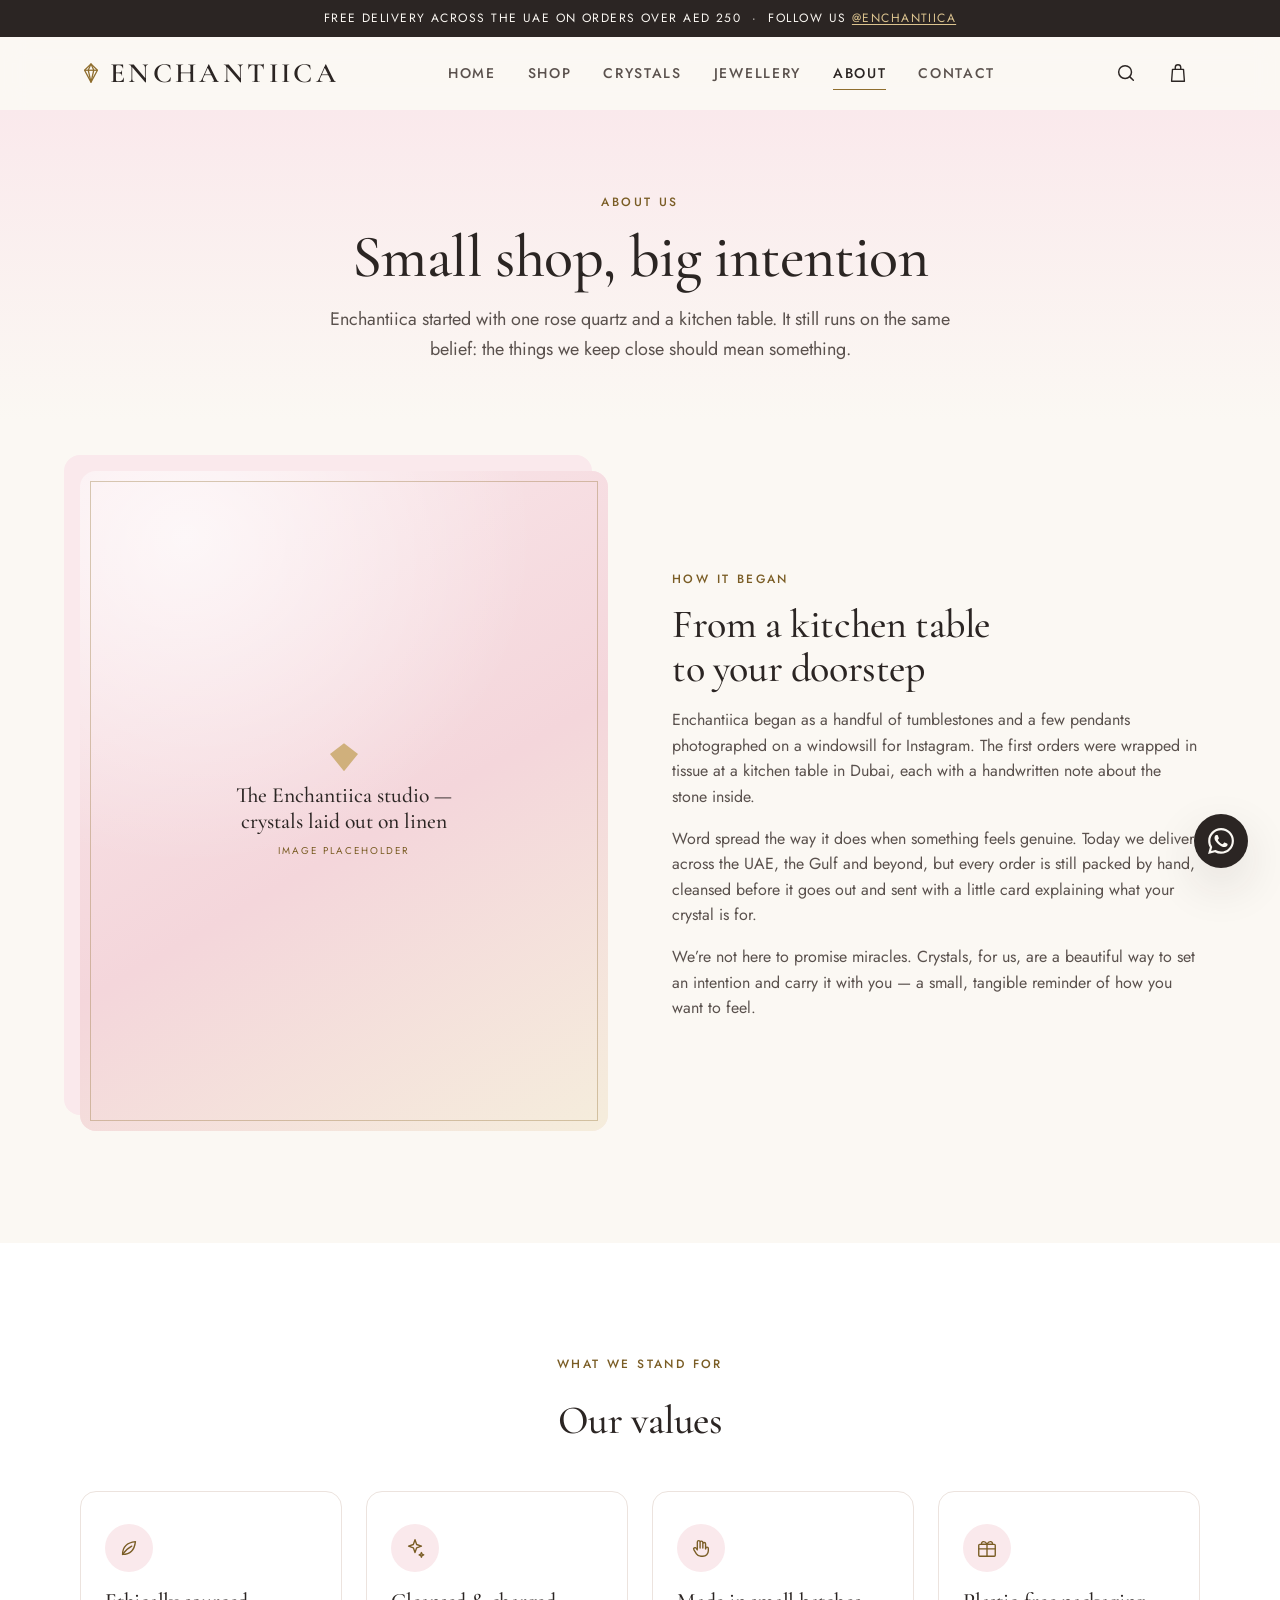
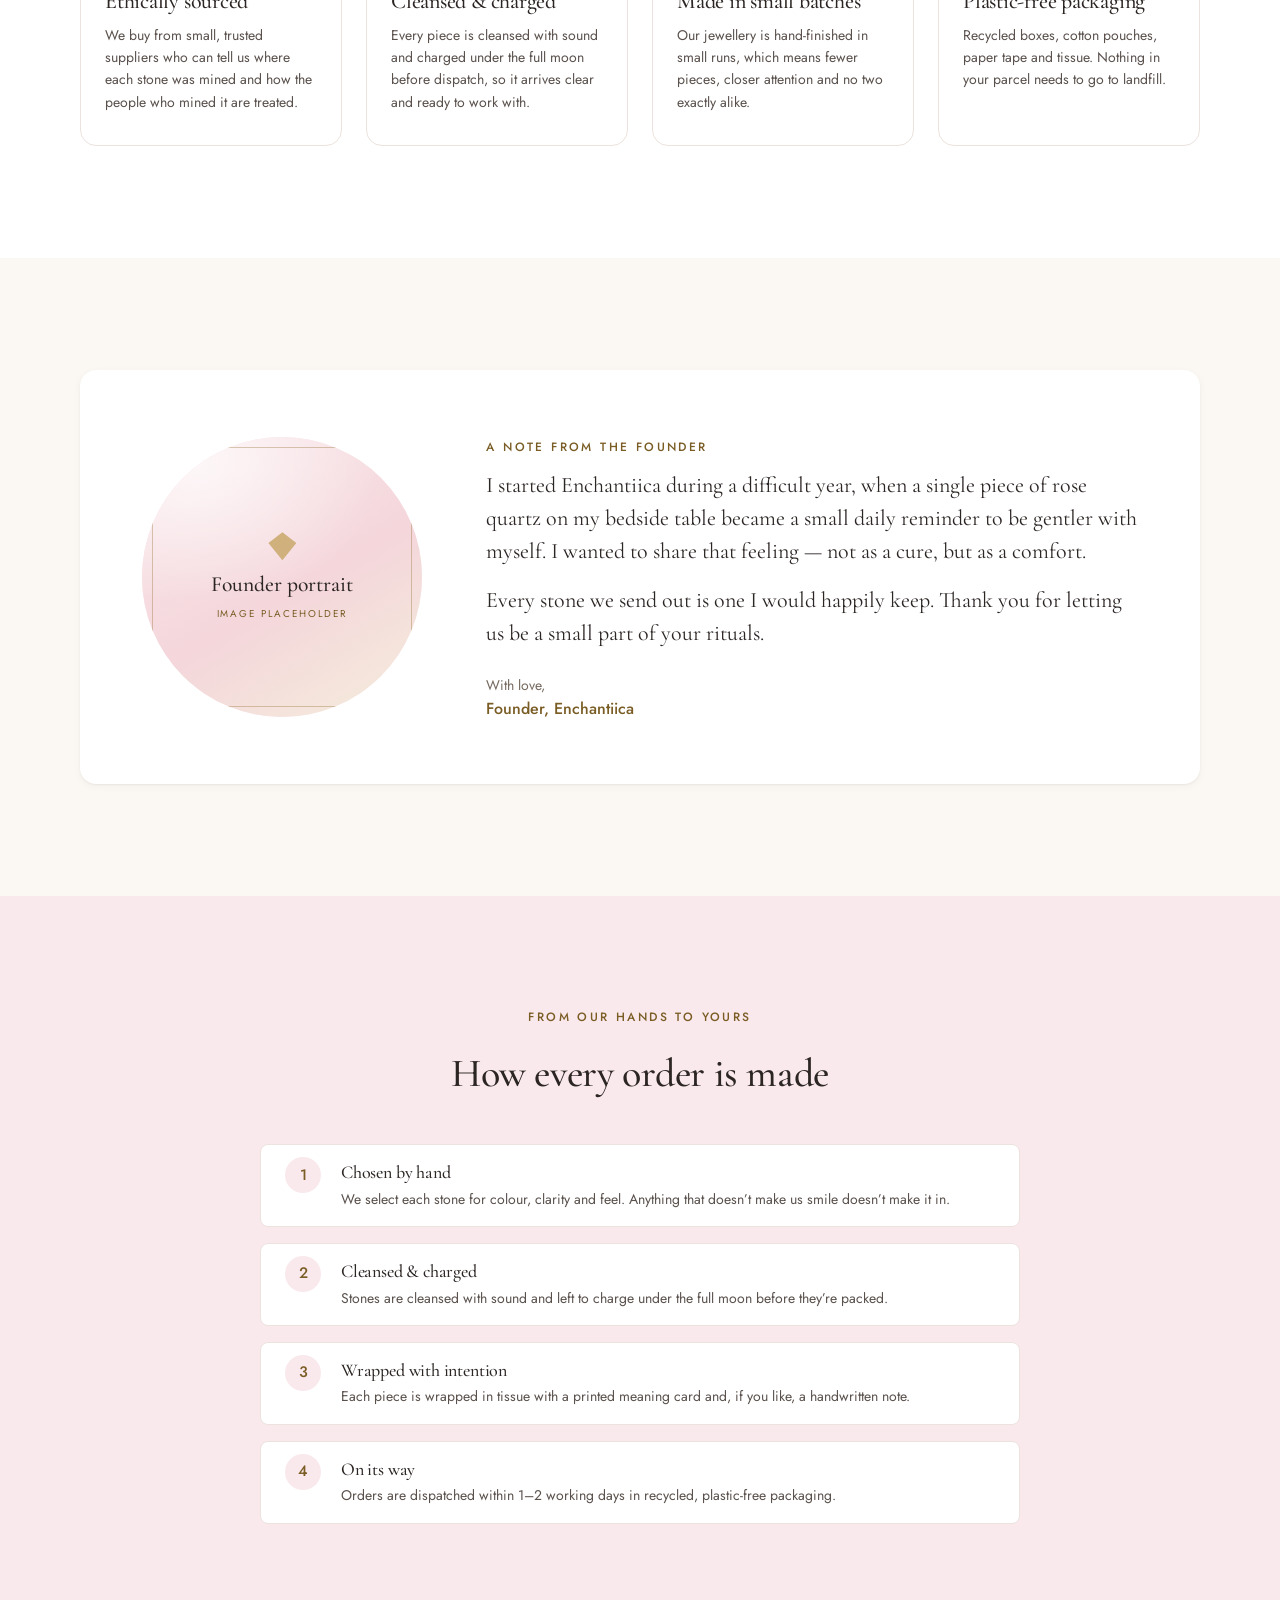
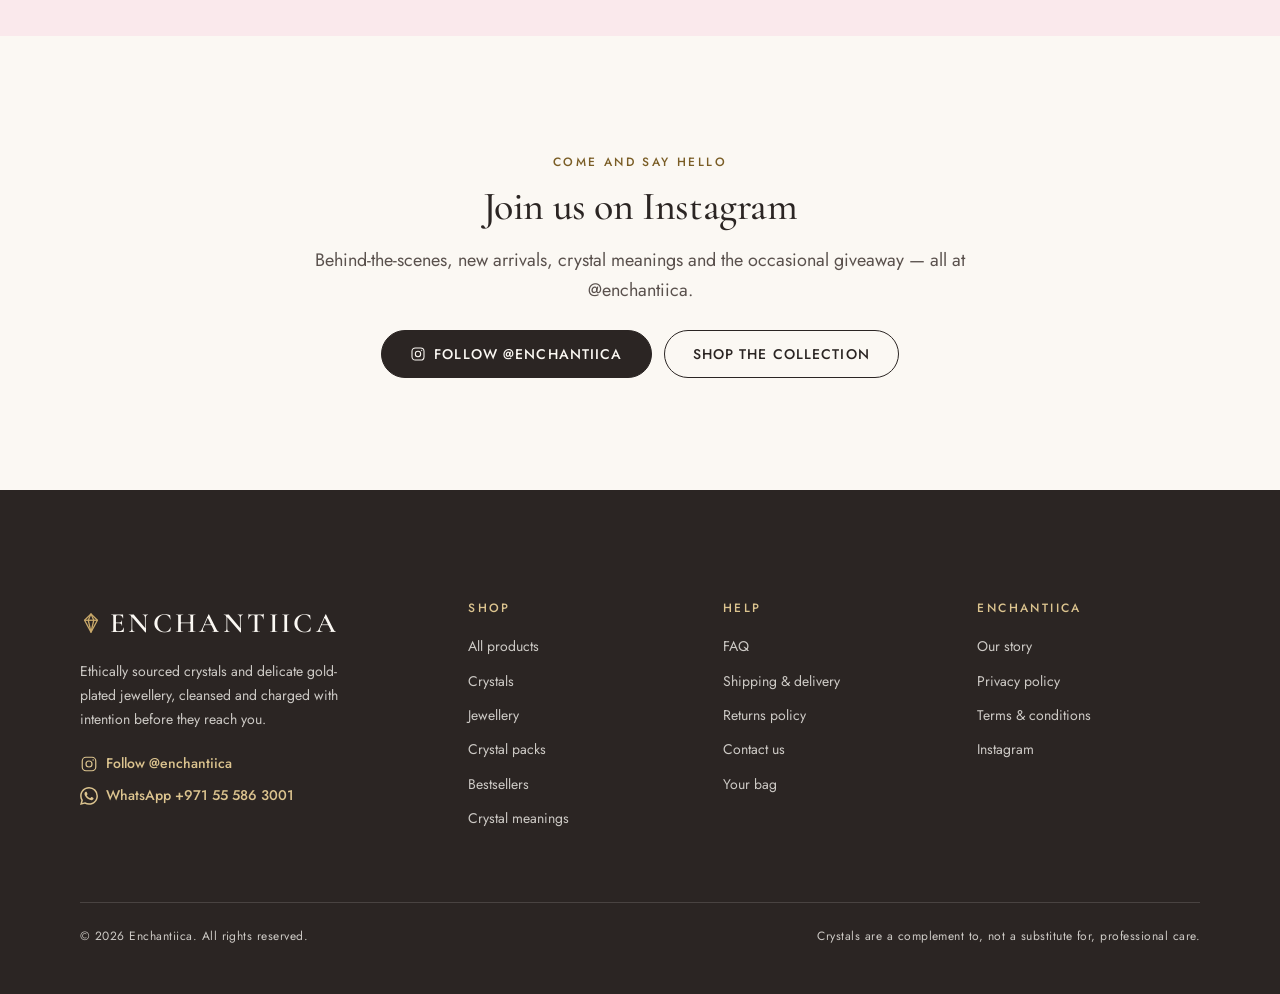
==== commit e5c3a98b: "Site-wide product search - Header search panel on every page with instant suggestions (products   an" ====
--- a/about.html
+++ b/about.html
@@ -94,10 +94,24 @@
       </nav>
 
       <div class="header__actions">
+        <button class="icon-btn" type="button" data-search-toggle aria-expanded="false" aria-controls="site-search" aria-label="Search"><svg viewBox="0 0 24 24" fill="none" stroke="currentColor" stroke-width="1.6" stroke-linecap="round" stroke-linejoin="round" aria-hidden="true"><circle cx="11" cy="11" r="7"/><path d="M20 20l-3.5-3.5"/></svg></button>
         <a class="icon-btn" href="cart.html" aria-label="Bag, 0 items"><svg viewBox="0 0 24 24" fill="none" stroke="currentColor" stroke-width="1.5" stroke-linecap="round" stroke-linejoin="round" aria-hidden="true"><path d="M6 8h12l1 13H5L6 8z"/><path d="M9 8V6a3 3 0 0 1 6 0v2"/></svg><span class="cart-count" aria-hidden="true">0</span></a>
         <button class="icon-btn burger" type="button" aria-expanded="false" aria-controls="site-nav" aria-label="Open menu">
           <span class="burger__lines" aria-hidden="true"><span></span><span></span><span></span></span>
         </button>
+      </div>
+    </div>
+
+    <div class="search" id="site-search" hidden>
+      <div class="container">
+        <form class="search__form" role="search" action="shop.html" method="get">
+          <label class="visually-hidden" for="search-input">Search products</label>
+          <span class="search__icon" aria-hidden="true"><svg viewBox="0 0 24 24" fill="none" stroke="currentColor" stroke-width="1.6" stroke-linecap="round" stroke-linejoin="round" aria-hidden="true"><circle cx="11" cy="11" r="7"/><path d="M20 20l-3.5-3.5"/></svg></span>
+          <input class="search__input" id="search-input" name="q" type="search" placeholder="Search crystals, jewellery or a feeling — “amethyst”, “bracelet”, “calm”" autocomplete="off" spellcheck="false">
+          <button class="btn btn--small search__submit" type="submit">Search</button>
+          <button class="icon-btn" type="button" data-search-close aria-label="Close search"><svg viewBox="0 0 24 24" fill="none" stroke="currentColor" stroke-width="1.6" stroke-linecap="round" aria-hidden="true"><path d="M6 6l12 12M18 6L6 18"/></svg></button>
+        </form>
+        <div class="search__results" data-search-results aria-live="polite"></div>
       </div>
     </div>
   </header>
@@ -257,5 +271,6 @@
 
   <script src="js/cart.js" defer></script>
   <script src="js/main.js" defer></script>
+  <script src="js/search.js" defer></script>
 </body>
 </html>
--- a/css/styles.css
+++ b/css/styles.css
@@ -718,6 +718,7 @@
   .nav__item:hover .nav__menu { opacity: 1; visibility: visible; transform: translate(-50%, 0); transition-delay: 0s; }
 }
 .nav__item:focus-within .nav__menu, .nav__item.is-open .nav__menu { opacity: 1; visibility: visible; transform: translate(-50%, 0); transition-delay: 0s; }
+.nav__item.is-dismissed:focus-within .nav__menu, .nav__item.is-dismissed:hover .nav__menu { opacity: 0; visibility: hidden; }
 /* keep the right-most menus inside the viewport */
 .nav__item:last-of-type .nav__menu, .nav__item:nth-last-of-type(2) .nav__menu { left: auto; right: 0; transform: translate(0, 6px); }
 .nav__item:last-of-type:hover .nav__menu, .nav__item:last-of-type:focus-within .nav__menu, .nav__item:nth-last-of-type(2):hover .nav__menu, .nav__item:nth-last-of-type(2):focus-within .nav__menu { transform: translate(0, 0); }
@@ -806,12 +807,16 @@
   .nav__link { font-size: var(--fs-lg); font-family: var(--font-heading); letter-spacing: 0.04em; text-transform: none; font-weight: 500; padding: 0.55rem 0; }
   .nav__link::after { display: none; }
   .nav__toggle { display: grid; }
-  .nav__menu {
-    position: static; transform: none; padding: 0;
+  /* Selectors repeat the desktop ones so they win on specificity inside the drawer */
+  .nav__item .nav__menu, .nav__item.is-open .nav__menu, .nav__item:focus-within .nav__menu,
+  .nav__item:last-of-type .nav__menu, .nav__item:nth-last-of-type(2) .nav__menu,
+  .nav__item:last-of-type:focus-within .nav__menu, .nav__item:nth-last-of-type(2):focus-within .nav__menu,
+  .nav__item.is-dismissed:focus-within .nav__menu {
+    position: static; left: auto; right: auto; transform: none; padding: 0;
     flex-basis: 100%;
     display: none; opacity: 1; visibility: visible; transition: none;
   }
-  .nav__item.is-open .nav__menu { display: block; }
+  .nav__item.is-open .nav__menu, .nav__item.is-open.is-dismissed:focus-within .nav__menu { display: block; }
   .nav__panel { min-width: 0; border: 0; box-shadow: none; background: transparent; padding: 0 0 var(--space-3) var(--space-3); border-left: 1px solid var(--line); border-radius: 0; margin-bottom: var(--space-2); }
   .nav__panel--wide { display: block; }
   .nav__panel--wide > ul + ul { border-left: 0; margin-top: var(--space-2); }
@@ -847,6 +852,95 @@
   .nav__link { letter-spacing: 0.08em; }
   .logo { font-size: 1.5rem; }
 }
+
+/* Search panel ------------------------------------------------------------ */
+.search {
+  position: absolute;
+  left: 0; right: 0; top: 100%;
+  background: var(--white);
+  border-top: 1px solid var(--line);
+  box-shadow: 0 24px 48px rgba(43, 37, 35, 0.14);
+  padding: var(--space-4) 0 var(--space-5);
+  opacity: 0;
+  transform: translateY(-6px);
+  transition: opacity var(--dur-fast) ease, transform var(--dur) var(--ease);
+}
+.search.is-open { opacity: 1; transform: none; }
+.search__form {
+  display: flex;
+  align-items: center;
+  gap: var(--space-2);
+  position: relative;
+}
+.search__icon { position: absolute; left: 1rem; color: var(--text-3); display: grid; pointer-events: none; }
+.search__icon svg { width: 20px; height: 20px; }
+.search__input {
+  flex: 1;
+  min-width: 0;
+  min-height: 52px;
+  padding: 0.75rem 1rem 0.75rem 3rem;
+  border: 1px solid var(--control);
+  border-radius: 999px;
+  background: var(--cream);
+  font-size: var(--fs-base);
+}
+.search__input:focus { outline: none; border-color: var(--gold-600); box-shadow: 0 0 0 3px rgba(143, 110, 46, 0.18); }
+.search__input::-webkit-search-cancel-button { -webkit-appearance: none; }
+.search__results { max-height: min(60vh, 520px); overflow-y: auto; margin-top: var(--space-3); }
+.search__results:empty { display: none; }
+.search__heading {
+  font-size: var(--fs-xs);
+  letter-spacing: 0.18em;
+  text-transform: uppercase;
+  color: var(--gold-700);
+  margin: var(--space-4) 0 var(--space-2);
+}
+.search__list { display: grid; }
+.search__result {
+  display: flex;
+  align-items: center;
+  gap: var(--space-4);
+  padding: var(--space-2) var(--space-3);
+  border-radius: var(--radius);
+  transition: background-color var(--dur-fast) ease;
+}
+.search__result:hover, .search__result:focus-visible { background: var(--blush-50); outline-offset: -2px; }
+.search__thumb { width: 52px; flex-shrink: 0; }
+.search__thumb .ph__name, .search__thumb .ph__tag, .search__thumb .ph__icon { display: none; }
+.search__body { display: grid; gap: 2px; min-width: 0; flex: 1; }
+.search__name { font-family: var(--font-heading); font-size: var(--fs-md); line-height: 1.2; color: var(--text); }
+.search__meta { font-size: var(--fs-xs); color: var(--text-3); }
+.search__price { font-weight: 500; white-space: nowrap; font-variant-numeric: lining-nums tabular-nums; }
+.search__result--guide .search__body::before {
+  content: '';
+  width: 28px; height: 28px; border-radius: 50%;
+  background: var(--blush-100);
+  grid-row: 1 / 3; display: none;
+}
+.search__all {
+  display: inline-block;
+  margin: var(--space-3) var(--space-3) 0;
+  font-size: var(--fs-sm);
+  font-weight: 500;
+  color: var(--accent);
+  text-decoration: underline;
+  text-underline-offset: 0.2em;
+}
+.search__all:hover { color: var(--ink); }
+.search__empty { padding: var(--space-4) var(--space-3) 0; color: var(--text-3); font-size: var(--fs-sm); }
+@media (max-width: 599.98px) {
+  .search__submit { display: none; }
+  .search__input { min-height: 48px; font-size: var(--fs-sm); padding-left: 2.6rem; }
+  .search__icon { left: 0.85rem; }
+  .search__result { gap: var(--space-3); padding-inline: var(--space-2); }
+  .search__name { font-size: var(--fs-base); }
+}
+/* Three header icons on narrow phones */
+@media (max-width: 399.98px) { .logo { font-size: 1.2rem; letter-spacing: 0.08em; } .header__actions { gap: 0; } }
+
+/* Sidebar search on shop pages */
+.filters__search { margin-bottom: var(--space-3); }
+.filters__search .form-input { min-height: 44px; border-radius: 999px; padding-left: 1rem; }
 
 /* 7. FOOTER -------------------------------------------------------------- */
 .footer {
@@ -1790,7 +1884,7 @@
 .guide__intro { display: grid; gap: var(--space-5); grid-template-columns: 1fr; margin-bottom: var(--space-7); }
 @media (min-width: 720px) { .guide__intro { grid-template-columns: repeat(3, 1fr); } }
 .guide__tip { padding: var(--space-5); background: var(--blush-100); border-radius: var(--radius-lg); font-size: var(--fs-sm); color: var(--text-2); }
-.guide__tip h3 { font-size: var(--fs-md); margin-bottom: var(--space-2); }
+.guide__tip-title { font-size: var(--fs-md); margin-bottom: var(--space-2); }
 
 /* 15. TOAST, MOTION & TRANSITIONS --------------------------------------- */
 .toast {
@@ -1871,7 +1965,7 @@
 
 /* 16. PRINT -------------------------------------------------------------- */
 @media print {
-  .announcement, .header, .footer, .toast, .filters, .newsletter, .whatsapp-fab { display: none !important; }
+  .announcement, .header, .footer, .toast, .filters, .newsletter, .whatsapp-fab, .search { display: none !important; }
   body { background: #fff; color: #000; }
   .js body { opacity: 1; transform: none; }
 }
